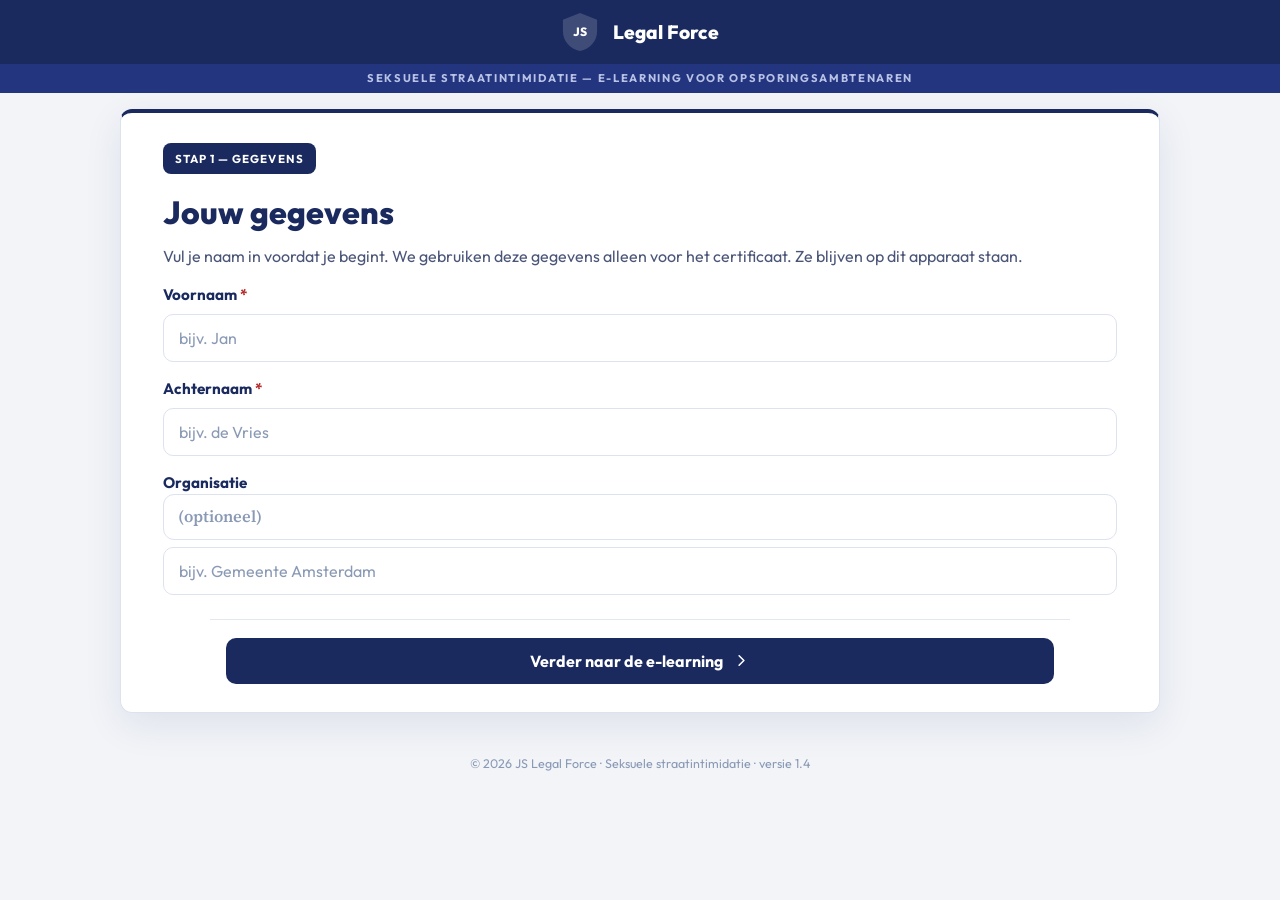
==== course.html @ a9fcabad "Create stable course runtime for production shell" ====
<!doctype html><html lang="nl"><head><meta charset="utf-8"><meta http-equiv="refresh" content="0;url=./preview-responsive.html?runtime=course"><title>E-learning laden</title></head><body></body></html>
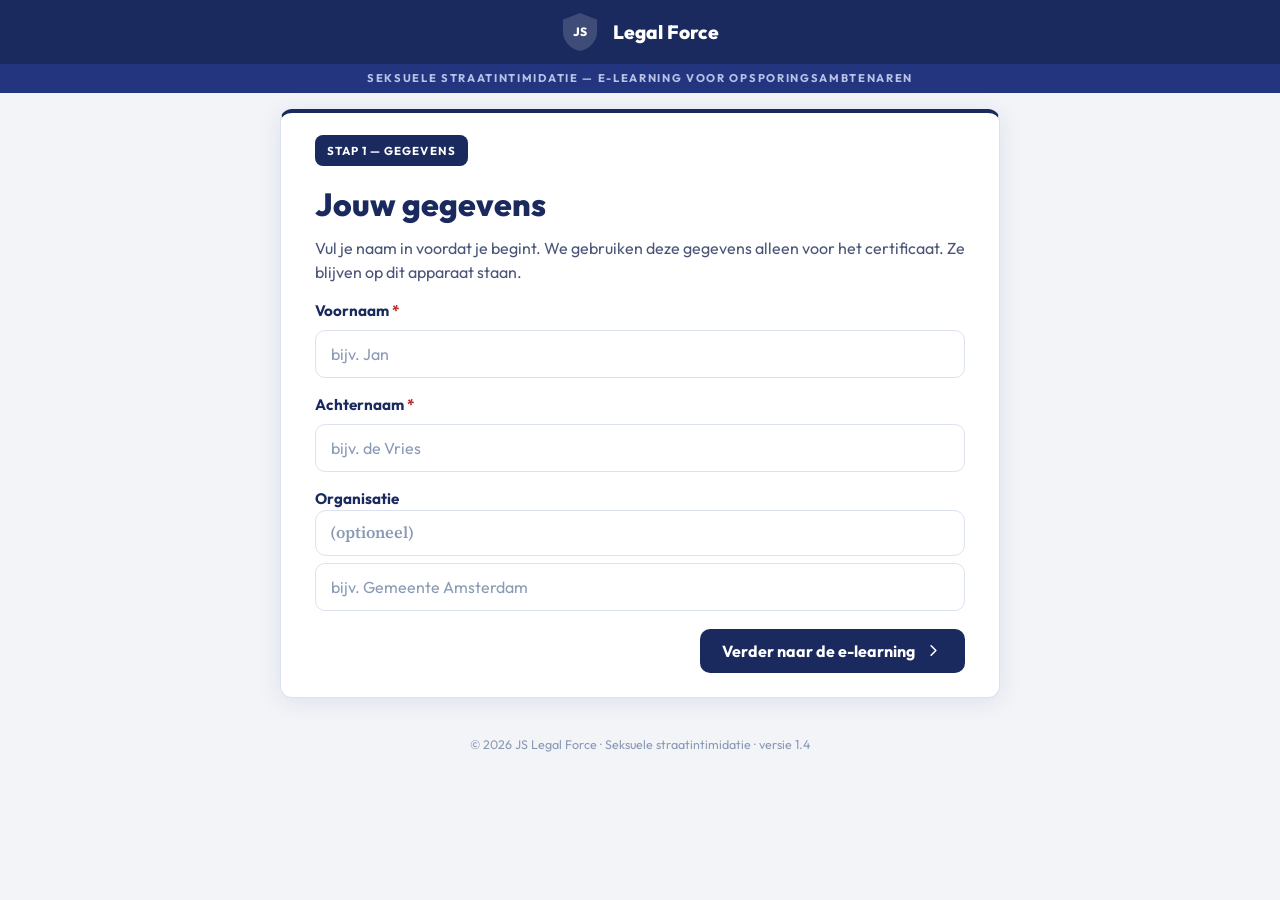
==== commit a32db7f5: "Promote premium visual e-learning to stable production URL" ====
--- a/course.html
+++ b/course.html
@@ -1 +1,581 @@
-<!doctype html><html lang="nl"><head><meta charset="utf-8"><meta http-equiv="refresh" content="0;url=./preview-responsive.html?runtime=course"><title>E-learning laden</title></head><body></body></html>+<!DOCTYPE html>
+<html lang="nl">
+<head>
+<meta charset="UTF-8">
+<meta name="viewport" content="width=device-width, initial-scale=1">
+<title>Seksuele straatintimidatie — JS Legal Force</title>
+<link rel="preconnect" href="https://fonts.googleapis.com"><link rel="preconnect" href="https://fonts.gstatic.com" crossorigin>
+<link href="https://fonts.googleapis.com/css2?family=Outfit:wght@400;600;700;800&family=Source+Serif+4:opsz,wght@8..60,400;8..60,600&display=swap" rel="stylesheet">
+<style>
+:root{--blauw:#1a2a5e;--blauw-licht:#2d4099;--blauw-mid:#243580;--grijs-licht:#f2f4f8;--grijs-mid:#dde2ef;--wit:#fff;--groen:#1a7a4a;--groen-licht:#e6f4ed;--oranje:#e6960a;--oranje-licht:#fff8e6;--rood:#b52a2a;--rood-licht:#faeaea;--tekst:#1a2a5e;--tekst-mid:#4a5578;--zilver:#8a9ab5;--radius:12px;--shadow:0 4px 24px rgba(26,42,94,.09);--shadow-sm:0 2px 10px rgba(26,42,94,.06);--ui:'Outfit',system-ui,sans-serif;--lees:'Source Serif 4',Georgia,serif;--kolom:760px}
+*{box-sizing:border-box;margin:0;padding:0}
+body{font-family:var(--ui);background:var(--grijs-licht);color:var(--tekst);line-height:1.5;-webkit-font-smoothing:antialiased}
+:focus-visible{outline:3px solid var(--blauw-licht);outline-offset:2px;border-radius:8px}
+header.app{position:sticky;top:0;z-index:40}
+.bar{background:var(--blauw);color:#fff;display:flex;align-items:center;justify-content:center;gap:14px;padding:11px}
+.bar .shield{position:relative;width:38px;height:42px;display:grid;place-items:center}.bar .shield svg{width:38px;height:42px;color:rgba(255,255,255,.16)}.bar .shield .js{position:absolute;font:800 12px/1 var(--ui);color:#fff}
+.bar .merk{font-weight:800;font-size:1.2rem}
+.substrip{background:var(--blauw-mid);color:#b9c3e6;text-align:center;font-size:.7rem;font-weight:700;letter-spacing:.15em;padding:6px 12px;text-transform:uppercase}
+main{max-width:var(--kolom);margin:0 auto;padding:16px 20px 26px}
+@media(max-width:640px){main{padding:14px 14px 24px}}
+.status{margin-bottom:11px}
+.status-row{display:flex;justify-content:space-between;align-items:baseline;color:var(--zilver);font-size:.8rem;font-weight:600;margin-bottom:6px}
+.status-row .soort{color:var(--blauw-licht);text-transform:uppercase;letter-spacing:.08em;font-size:.72rem}
+.pbar{height:5px;background:var(--grijs-mid);border-radius:99px;overflow:hidden}.pbar>i{display:block;height:100%;background:var(--blauw);border-radius:99px;transition:width .35s}
+.card{background:var(--wit);border-radius:var(--radius);box-shadow:var(--shadow);border:1px solid var(--grijs-mid);border-top:4px solid var(--blauw);padding:22px 34px 24px}
+@media(max-width:640px){.card{padding:18px 18px}}
+.ptitle{font-weight:800;font-size:1.5rem;letter-spacing:-.01em;margin:0 0 10px;padding-bottom:2px}
+.pintro{color:var(--tekst-mid);font-size:1rem;margin:-6px 0 14px}
+.main p{font-family:var(--lees);font-size:1.06rem;line-height:1.65;margin:0 0 11px;text-align:left}.main p:last-child{margin-bottom:0}
+.lees{font-family:var(--lees);font-size:1.06rem;line-height:1.55;margin:0 0 10px}
+sup.fn{font-family:var(--ui);font-size:.62em;font-weight:700;color:var(--blauw-licht);vertical-align:super;line-height:0;margin-left:1px;padding:0 1px}
+.bronnen-blok{margin-top:16px;padding-top:12px;border-top:1px solid var(--grijs-mid)}
+.bb-t{font-family:var(--ui);font-weight:700;font-size:.74rem;letter-spacing:.08em;text-transform:uppercase;color:var(--tekst-mid);margin-bottom:8px}
+.bb-l{list-style:none;counter-reset:bron;margin:0;padding:0}
+.bb-l li{font-family:var(--lees);font-style:italic;font-size:.84rem;line-height:1.55;color:var(--tekst-mid);margin:4px 0;padding-left:22px;position:relative;counter-increment:bron}
+.bb-l li::before{content:counter(bron);position:absolute;left:2px;top:1px;font-family:var(--ui);font-style:normal;font-weight:700;font-size:.7rem;color:var(--blauw-licht)}
+.tophead{display:flex;gap:12px;align-items:center;margin-bottom:10px;padding-bottom:10px;border-bottom:1px solid var(--grijs-mid)}
+.itile{width:40px;height:40px;border-radius:11px;background:var(--grijs-licht);border:1px solid var(--grijs-mid);display:grid;place-items:center;flex-shrink:0}.itile svg{width:22px;height:22px;color:var(--blauw-licht)}
+.tophead .ohint{color:var(--zilver);font-size:.74rem;font-weight:700;letter-spacing:.06em;text-transform:uppercase}
+.tophead .otitel{font-weight:800;font-size:1.05rem;line-height:1.2}
+ul.lo{list-style:none}ul.lo li{display:flex;gap:11px;align-items:flex-start;margin:8px 0;font-family:var(--lees);font-size:1.04rem}
+ul.opsom{list-style:none;margin:8px 0 0}ul.opsom li{position:relative;padding-left:22px;margin:10px 0;font-family:var(--lees);font-size:1.04rem;line-height:1.5;color:var(--tekst)}ul.opsom li::before{content:"";position:absolute;left:4px;top:.62em;width:7px;height:7px;border-radius:50%;background:var(--blauw-licht)}
+.lo-ic{width:22px;height:22px;color:var(--groen);flex-shrink:0;margin-top:1px}.lo-ic svg{width:22px;height:22px}
+.kaart{border-radius:12px;padding:12px 18px;margin:12px 0 0;border:1px solid var(--grijs-mid);box-shadow:var(--shadow-sm);border-left:4px solid var(--zilver);background:var(--wit)}
+.kaart-h{display:flex;align-items:center;gap:8px;margin-bottom:6px}.kaart-ic{width:20px;height:20px;flex-shrink:0}.kaart-ic svg{width:20px;height:20px}
+.kaart-lab{font-weight:800;font-size:.72rem;letter-spacing:.08em;text-transform:uppercase}
+.kaart-t{font-weight:700;font-size:1.02rem;margin:0 0 5px}
+.kaart-b p,.kaart-b li{font-family:var(--lees);font-size:1rem;line-height:1.54;margin:0 0 5px}.kaart-b p:last-child,.kaart-b li:last-child{margin-bottom:0}
+.kaart-b .wet{font-style:italic}
+.kaart-b .punten{list-style:none}.kaart-b .punten li{position:relative;padding-left:18px}.kaart-b .punten li::before{content:"";position:absolute;left:2px;top:.7em;width:6px;height:6px;border-radius:50%;background:currentColor;opacity:.5}
+.k-kader{border-left-color:var(--blauw-licht);background:#f7f9fd}.k-kader .kaart-ic,.k-kader .kaart-lab{color:var(--blauw-licht)}
+.k-praktijk{border-left-color:#217373;background:#f0f8f8}.k-praktijk .kaart-ic,.k-praktijk .kaart-lab{color:#217373}
+.k-voorbeeld{border-left-color:var(--blauw-mid);background:var(--grijs-licht)}.k-voorbeeld .kaart-ic,.k-voorbeeld .kaart-lab{color:var(--blauw-mid)}
+.k-letop{border-left-color:var(--oranje);background:var(--oranje-licht)}.k-letop .kaart-ic,.k-letop .kaart-lab{color:#a06c00}
+.k-onthoud{border-left-color:var(--groen);background:var(--groen-licht)}.k-onthoud .kaart-ic,.k-onthoud .kaart-lab{color:var(--groen)}
+.nav{display:flex;justify-content:space-between;align-items:center;gap:12px;margin-top:18px}
+.btn{display:inline-flex;align-items:center;justify-content:center;gap:9px;font-family:var(--ui);font-weight:700;font-size:1rem;border:none;border-radius:10px;padding:12px 22px;cursor:pointer;transition:filter .15s,transform .05s,background .15s}
+.btn:active{transform:translateY(1px)}
+.btn-primary{background:var(--blauw);color:#fff}.btn-primary:hover{filter:brightness(1.13)}.btn-primary[disabled]{background:var(--grijs-mid);color:var(--zilver);cursor:not-allowed;filter:none}
+.btn-ghost{background:transparent;color:var(--blauw);border:1.5px solid var(--grijs-mid)}.btn-ghost:hover{background:var(--grijs-licht)}
+.btn-groen{background:var(--groen);color:#fff}.btn-groen:hover{filter:brightness(1.08)}
+.nav .btn{min-width:130px}.nav .sp{flex:1}
+@media(max-width:520px){.nav .btn{min-width:0;flex:1;padding:14px 12px}}
+label.f{display:block;font-weight:700;font-size:.95rem;margin:16px 0 7px}label.f .opt{color:var(--zilver);font-weight:600}label.f .req{color:var(--rood)}
+input.f{width:100%;font-family:var(--ui);font-size:1rem;color:var(--tekst);background:var(--wit);border:1.5px solid var(--grijs-mid);border-radius:10px;padding:13px 15px}
+input.f::placeholder{color:var(--zilver)}input.f:focus{outline:none;border-color:var(--blauw-licht);box-shadow:0 0 0 3px rgba(45,64,153,.12)}
+.err{color:var(--rood);font-size:.85rem;margin-top:8px;display:none}.err.on{display:block}
+.pill{display:inline-block;background:var(--blauw);color:#fff;font-weight:700;font-size:.72rem;letter-spacing:.09em;text-transform:uppercase;padding:7px 12px;border-radius:8px;margin-bottom:14px}
+h1.wk{font-weight:800;font-size:2rem;margin:0 0 8px}.wk-sub{color:var(--blauw-licht);font-weight:700;font-size:1.05rem;margin:0 0 14px}.wk-in{color:var(--tekst-mid);margin:0 0 6px}
+.stats{display:grid;grid-template-columns:repeat(3,1fr);gap:14px;margin:22px 0}@media(max-width:600px){.stats{grid-template-columns:1fr}}
+.stat{background:var(--grijs-licht);border:1px solid var(--grijs-mid);border-radius:12px;padding:20px;text-align:center}.stat .n{font-weight:800;font-size:1.9rem;color:var(--blauw)}.stat .l{color:var(--tekst-mid);font-size:.88rem;margin-top:2px}
+.q-soort{display:inline-block;background:var(--grijs-mid);color:var(--blauw-mid);font-weight:800;font-size:.7rem;letter-spacing:.08em;text-transform:uppercase;padding:5px 10px;border-radius:7px;margin-bottom:8px}
+.q-lab{font-weight:800;font-size:.74rem;letter-spacing:.08em;text-transform:uppercase;color:var(--blauw-licht);margin:6px 0 4px}
+.q-text{font-family:var(--lees);font-size:1.14rem;line-height:1.45;font-weight:600;margin:2px 0 10px}
+.opts{display:flex;flex-direction:column;gap:7px}
+.opt{display:flex;gap:13px;align-items:flex-start;width:100%;text-align:left;background:var(--wit);border:1.5px solid var(--grijs-mid);border-radius:11px;padding:10px 14px;cursor:pointer;font-family:var(--lees);font-size:1.02rem;line-height:1.42;color:var(--tekst);transition:border-color .12s,background .12s,box-shadow .12s}
+.opt:hover:not(.locked){border-color:var(--blauw-licht);background:#fafbff}
+.opt .lt{width:30px;height:30px;flex-shrink:0;background:var(--grijs-licht);border:1.5px solid var(--grijs-mid);border-radius:8px;display:grid;place-items:center;font-family:var(--ui);font-weight:800;color:var(--blauw-mid);font-size:.9rem;margin-top:1px}
+.opt .ot{flex:1;padding-top:3px}
+.opt.sel{border-color:var(--blauw);background:#eef1fb;box-shadow:0 0 0 2px rgba(26,42,94,.12)}.opt.sel .lt{background:var(--blauw);border-color:var(--blauw);color:#fff}
+.opt.goed{border-color:var(--groen);background:var(--groen-licht)}.opt.goed .lt{background:var(--groen);border-color:var(--groen);color:#fff}
+.opt.fout{border-color:var(--rood);background:var(--rood-licht)}.opt.fout .lt{background:var(--rood);border-color:var(--rood);color:#fff}
+.opt.locked{cursor:default}
+.opt .tagje{margin-left:auto;align-self:center;font-family:var(--ui);font-weight:800;font-size:.72rem;display:inline-flex;align-items:center;gap:5px;white-space:nowrap}.opt .tagje svg{width:15px;height:15px}
+.opt.goed .tagje{color:var(--groen)}.opt.fout .tagje{color:var(--rood)}
+.fb{border-radius:12px;margin:20px 0 0;overflow:hidden;border:1px solid var(--grijs-mid);box-shadow:var(--shadow-sm)}
+.fb-top{display:flex;align-items:center;gap:10px;padding:14px 18px;font-weight:800}.fb-top svg{width:22px;height:22px}
+.fb.ok .fb-top{background:var(--groen-licht);color:var(--groen)}.fb.no .fb-top{background:var(--rood-licht);color:var(--rood)}
+.fb-body{padding:16px 18px;background:var(--wit)}
+.fb-sec{margin:0 0 14px}.fb-sec:last-child{margin-bottom:0}
+.fb-h{font-weight:800;font-size:.72rem;letter-spacing:.08em;text-transform:uppercase;color:var(--blauw-mid);margin:0 0 4px}
+.fb-p{font-family:var(--lees);font-size:1rem;line-height:1.65;margin:0}
+.fb-ans{font-family:var(--lees);font-size:1rem;font-weight:600}.fb-ans.g{color:var(--groen)}.fb-ans.r{color:var(--rood)}
+.fb-kern{background:var(--grijs-licht);border-left:4px solid var(--blauw);border-radius:8px;padding:12px 14px}.fb-kern .fb-h{color:var(--blauw)}
+.fb .bronnen-blok{margin-top:14px}
+.res-h{text-align:center;font-weight:800;font-size:2rem;margin:0 0 4px}
+.res-sub{color:var(--tekst-mid);text-align:center;margin:0 0 20px}
+.score{max-width:330px;margin:0 auto;background:var(--blauw);color:#fff;border-radius:14px;padding:24px;text-align:center}
+.score .p{font-weight:800;font-size:2.9rem;line-height:1}.score .pl{font-size:.78rem;letter-spacing:.1em;text-transform:uppercase;color:rgba(255,255,255,.72);margin-top:6px}.score .g{margin-top:6px;color:#c7d2fe;font-size:.94rem}
+.verdict{width:max-content;margin:18px auto 0;font-weight:800;letter-spacing:.05em;padding:10px 20px;border-radius:10px;display:flex;align-items:center;gap:8px}.verdict svg{width:20px;height:20px}
+.verdict.ok{background:var(--groen-licht);color:var(--groen)}.verdict.no{background:var(--rood-licht);color:var(--rood)}
+.advies{text-align:center;color:var(--tekst-mid);margin:14px auto 0;max-width:560px}
+.seclab{font-weight:800;font-size:.8rem;letter-spacing:.08em;text-transform:uppercase;color:var(--blauw-mid);margin:26px 0 12px}
+.qrow{border:1px solid var(--grijs-mid);border-left:4px solid var(--zilver);border-radius:10px;margin:8px 0;overflow:hidden;background:var(--wit)}.qrow.g100{border-left-color:var(--groen)}.qrow.gfout{border-left-color:var(--rood)}
+.qrow-h{display:flex;align-items:center;gap:12px;padding:12px 14px;cursor:pointer}
+.qrow .qn{font-weight:800;color:var(--blauw-mid);font-size:.9rem;min-width:22px}.qrow .qo{flex:1;font-size:.94rem;color:var(--tekst)}
+.qrow .qs{display:inline-flex;align-items:center;gap:6px;font-weight:800;font-size:.78rem}.qrow .qs svg{width:16px;height:16px}
+.qrow.g100 .qs{color:var(--groen)}.qrow.gfout .qs{color:var(--rood)}
+.qrow .chev{color:var(--zilver);transition:transform .2s;display:inline-flex}.qrow .chev svg{width:18px;height:18px;display:block}.qrow.open .chev{transform:rotate(90deg)}
+.qrow-d{display:none;padding:0 14px 14px 48px;font-size:.92rem;color:var(--tekst-mid)}.qrow.open .qrow-d{display:block}.qrow-d .ln{margin:3px 0}.qrow-d .ln b{color:var(--blauw-mid)}
+.acts{display:flex;gap:12px;flex-wrap:wrap;margin-top:24px}.acts .btn{flex:1;min-width:200px}
+.cert{border:2px solid var(--blauw);border-radius:14px;padding:38px;text-align:center;position:relative;background:var(--wit)}
+.cert::before{content:"";position:absolute;inset:10px;border:1px solid var(--grijs-mid);border-radius:9px;pointer-events:none}
+.cert .top{position:absolute;top:0;left:0;right:0;height:6px;background:linear-gradient(90deg,var(--blauw),var(--blauw-licht))}
+.cert .sh{width:58px;height:58px;margin:4px auto 12px;color:var(--blauw)}.cert .k{font-size:.73rem;letter-spacing:.2em;text-transform:uppercase;color:var(--blauw-licht);font-weight:700}
+.cert h2{font-size:1.9rem;color:var(--blauw);margin:6px 0 14px}.cert .lead{font-family:var(--lees);color:var(--tekst-mid);margin:0 0 8px}
+.cert .naam{font-family:var(--lees);font-size:1.55rem;font-weight:600;border-bottom:2px solid var(--grijs-mid);display:inline-block;padding:0 22px 6px;margin-bottom:12px}
+.cert .opl{font-family:var(--lees);font-size:1.05rem;margin:8px 0 18px}.cert .opl b{color:var(--blauw)}
+.cert .meta{display:flex;justify-content:center;gap:32px;flex-wrap:wrap;border-top:1px solid var(--grijs-mid);padding-top:15px}.cert .meta .mk{font-size:.7rem;letter-spacing:.08em;text-transform:uppercase;color:var(--zilver)}.cert .meta .mv{font-weight:800;color:var(--blauw)}
+.foot{text-align:center;color:var(--zilver);font-size:.78rem;padding:12px 20px}
+figure.illu{margin:4px auto 12px;max-width:480px;color:var(--blauw)}
+figure.illu.wide{max-width:560px}
+.figcap{font-family:var(--ui);font-weight:700;font-size:1.02rem;color:var(--blauw-mid);margin:0 0 8px;line-height:1.25}
+figure.illu svg{width:100%;height:auto;display:block}
+figure.illu svg text.il-sub,figure.illu svg text.il-sub4,figure.illu svg text.il-note{font-size:15px}
+figure.illu svg text.il-main{font-size:16px}
+@media(max-width:640px){figure.illu svg text.il-sub{font-size:19px}figure.illu svg text.il-note{font-size:15.5px}figure.illu svg text.il-sub4{font-size:16.5px}figure.illu svg text.il-main{font-size:18px}}
+@media print{header.app,.nav,.acts,.foot{display:none!important}main{padding:0;max-width:none}.card{box-shadow:none;border:none}}
+
+/* ── JS Legal Force professioneel iconensysteem ── */
+:root{
+  --icoon-tegel:44px;
+  --icoon-radius:11px;
+  --icoon-bg:#eef2fa;
+  --icoon-lijn:#1a2a5e;
+  --icoon-praktijk:#217373;
+}
+.itile{
+  width:var(--icoon-tegel);height:var(--icoon-tegel);border-radius:var(--icoon-radius);
+  background:var(--icoon-bg);border:1px solid #dfe6f3;display:grid;place-items:center;
+  flex:0 0 var(--icoon-tegel);box-shadow:none;
+}
+.itile svg{width:24px;height:24px;color:var(--icoon-lijn);stroke-width:1.9}
+.kaart{
+  padding:18px 20px;margin:16px 0 0;border-left-width:1px;
+  box-shadow:0 2px 12px rgba(26,42,94,.045);
+}
+.kaart-h{align-items:center;gap:12px;margin-bottom:10px}
+.kaart-ic{
+  width:40px;height:40px;border-radius:10px;background:var(--icoon-bg);
+  border:1px solid #dfe6f3;display:grid;place-items:center;flex:0 0 40px;
+}
+.kaart-ic svg{width:22px;height:22px;stroke-width:1.9}
+.kaart-lab{font-size:.74rem;letter-spacing:.075em}
+.k-kader{border-left:4px solid var(--blauw-licht)}
+.k-praktijk{border-left:4px solid var(--icoon-praktijk)}
+.k-voorbeeld{border-left:4px solid var(--blauw-mid)}
+.k-letop{border-left:4px solid var(--oranje)}
+.k-onthoud{border-left:4px solid var(--groen)}
+.k-praktijk .kaart-ic{background:#e9f5f4;border-color:#cfe6e3}
+.k-letop .kaart-ic{background:#fff4d8;border-color:#efd79b}
+.k-onthoud .kaart-ic{background:#e7f4ed;border-color:#c9e5d6}
+.q-lab,.bb-t,.seclab{display:flex;align-items:center;gap:8px}
+.label-icon{
+  width:28px;height:28px;border-radius:8px;background:var(--icoon-bg);
+  border:1px solid #dfe6f3;display:inline-grid;place-items:center;flex:0 0 28px;
+  color:var(--blauw);
+}
+.label-icon svg{width:16px;height:16px;stroke-width:2}
+.q-soort{display:inline-flex;align-items:center;gap:7px}
+.q-soort .inline-icon{width:17px;height:17px;display:inline-flex;color:var(--blauw-mid)}
+.q-soort .inline-icon svg{width:17px;height:17px}
+.nav .btn{min-height:44px}
+.nav-icon{display:inline-flex;width:19px;height:19px;flex:0 0 19px}
+.nav-icon svg{width:19px;height:19px;stroke-width:2}
+.kaart-b .punten li{padding-left:27px}
+.kaart-b .punten li::before{display:none}
+.list-icon{
+  position:absolute;left:1px;top:.34em;width:17px;height:17px;color:var(--blauw-licht);
+  display:inline-flex;
+}
+.list-icon svg{width:17px;height:17px;stroke-width:2}
+.icon-legend{
+  display:flex;flex-wrap:wrap;gap:8px 14px;margin-top:12px;padding-top:12px;
+  border-top:1px solid var(--grijs-mid);color:var(--tekst-mid);font-size:.78rem;
+}
+@media(max-width:640px){
+  :root{--icoon-tegel:40px}
+  .kaart{padding:16px 15px}
+  .kaart-ic{width:38px;height:38px;flex-basis:38px}
+  .kaart-ic svg{width:21px;height:21px}
+  .tophead{align-items:flex-start}
+}
+@media(prefers-reduced-motion:reduce){
+  *,*::before,*::after{scroll-behavior:auto!important;transition-duration:.01ms!important}
+}
+
+
+/* Zichtbare iconen naast iedere paginakop en relevante opsomming */
+.ptitle.with-page-icon{
+  display:flex;align-items:center;gap:13px;line-height:1.22;margin-bottom:12px;
+}
+.page-title-icon{
+  width:42px;height:42px;border-radius:11px;background:var(--icoon-bg);
+  border:1px solid #dfe6f3;display:inline-grid;place-items:center;
+  flex:0 0 42px;color:var(--blauw);
+}
+.page-title-icon svg{width:23px;height:23px;stroke-width:1.9}
+.ptitle-title{min-width:0}
+.main ul:not(.lo):not(.punten):not(.bb-l){
+  list-style:none;padding-left:0;
+}
+.main ul:not(.lo):not(.punten):not(.bb-l)>li{
+  position:relative;padding-left:29px;margin:9px 0;
+}
+.main ul:not(.lo):not(.punten):not(.bb-l)>li>.list-icon{
+  top:.3em;color:var(--blauw-licht);
+}
+.figcap{display:flex;align-items:center;gap:8px}
+.figcap .inline-icon{width:18px;height:18px;display:inline-flex;color:var(--blauw-mid)}
+.figcap .inline-icon svg{width:18px;height:18px}
+@media(max-width:640px){
+  .page-title-icon{width:38px;height:38px;flex-basis:38px}
+  .page-title-icon svg{width:21px;height:21px}
+  .ptitle.with-page-icon{gap:10px}
+}
+
+
+/* ── Verfijning: minder visuele ruis, duidelijkere hiërarchie ── */
+.page-title-icon{width:38px;height:38px;flex-basis:38px;border-radius:10px}
+.page-title-icon svg{width:21px;height:21px}
+.ptitle.with-page-icon{gap:11px}
+.q-lab .label-icon{display:none}
+.q-lab{gap:0}
+.k-onthoud .list-icon{color:var(--groen)}
+.kaart:not(.k-onthoud) .list-icon{color:var(--blauw-licht)}
+@media(max-width:640px){
+  .page-title-icon{width:35px;height:35px;flex-basis:35px}
+  .page-title-icon svg{width:19px;height:19px}
+}
+
+
+/* Uitgelichte wettekst en bestanddelen */
+.law-card{padding:22px 24px;background:#f8faff;border-left:4px solid var(--blauw-licht)}.law-card>.kaart-h{margin-bottom:8px}.law-card>.kaart-t{font-size:1.16rem;margin-bottom:12px}.law-intro{margin-bottom:16px!important}
+.law-quote{background:#fff;border:1px solid #cfdbf1;border-left:5px solid var(--blauw-licht);border-radius:12px;padding:16px 20px 17px;margin:16px 0 18px;box-shadow:0 2px 10px rgba(26,42,94,.04)}
+.law-quote-head{display:flex;align-items:center;gap:10px;margin-bottom:12px;font-family:var(--ui);font-size:.75rem;font-weight:800;letter-spacing:.13em;text-transform:uppercase;color:var(--blauw)}
+.law-quote-icon,.law-mini-icon,.law-definition-icon{display:inline-grid;place-items:center;color:var(--blauw);background:var(--icoon-bg);border:1px solid #dfe6f3;border-radius:9px;flex:0 0 auto}.law-quote-icon{width:36px;height:36px}.law-quote-icon svg{width:20px;height:20px}
+.law-text{font-size:1.08rem!important;line-height:1.68!important;margin:0!important}.law-part{color:inherit;background:#dce7fb;border-radius:5px;padding:.03em .14em;-webkit-box-decoration-break:clone;box-decoration-break:clone}
+.law-grid{display:grid;grid-template-columns:1fr 1fr;gap:14px;margin:0 0 14px}.law-mini{background:#fff;border:1px solid #d7e0ef;border-radius:11px;padding:15px 17px}.law-mini-head{display:flex;align-items:center;gap:10px;margin-bottom:8px;font-family:var(--ui);font-weight:800;color:var(--blauw)}
+.law-mini-icon{width:32px;height:32px}.law-mini-icon svg{width:18px;height:18px}.law-mini p{font-size:.98rem!important;line-height:1.55!important;margin:0!important}
+.law-definition{display:flex;align-items:flex-start;gap:11px;background:#eef3fb;border:1px solid #d4deef;border-radius:10px;padding:12px 14px}.law-definition-icon{width:30px;height:30px}.law-definition-icon svg{width:17px;height:17px}.law-definition p{font-size:.96rem!important;line-height:1.5!important;margin:2px 0 0!important}
+@media(max-width:680px){.law-card{padding:18px 15px}.law-grid{grid-template-columns:1fr}.law-quote{padding:14px 15px}.law-text{font-size:1.01rem!important}}
+</style>
+</head>
+<body>
+<header class="app">
+  <div class="bar"><span class="shield"><svg viewBox="0 0 40 44" fill="currentColor" aria-hidden="true"><path d="M20 2l18 7v12c0 11-7.6 18.7-18 21C9.6 39.7 2 32 2 21V9l18-7z"/></svg><span class="js">JS</span></span><span class="merk">Legal&nbsp;Force</span></div>
+  <div class="substrip">SEKSUELE STRAATINTIMIDATIE — E-LEARNING VOOR OPSPORINGSAMBTENAREN</div>
+</header>
+<main id="app"></main>
+<div class="foot">© 2026 JS Legal Force · Seksuele straatintimidatie · versie 1.4</div>
+<script>window.__DATA__={"aantalOnderwerpen":6,"drempel":70,"eindtoets":[{"casus":false,"juist":1,"opties":["Dat het gezag in de openbare ruimte zonder problemen kan werken.","Dat mensen zich vrij en veilig in de openbare ruimte kunnen bevinden en bewegen.","De eerbaarheid en de goede zeden als belangrijkste belangen van de oude zedendelicten.","De goede naam van de persoon die wordt aangesproken."],"thema":"Achtergrond","uitleg":"Juist is B. Artikel 429ter Sr beschermt de vrijheid en veiligheid van mensen in de openbare ruimte. De kern van het verwijt is dat iemand daar tegen zijn of haar wil als seksueel object wordt benaderd (MvT, p. 116; Nota, p. 12). De andere antwoorden noemen belangen die hier niet het belangrijkst zijn.","vraag":"Welk belang wil artikel 429ter Sr volgens de wetgever vooral beschermen?"},{"casus":false,"juist":2,"opties":["De wet heeft alleen een symbolisch doel en geldt sinds 1 januari 2024.","De wet regelt vooral schadevergoeding en geldt sinds 1 juli 2025.","De wet maakt de norm duidelijk en probeert het gedrag te voorkomen. Het artikel geldt sinds 1 juli 2024.","De wet verplicht het Openbaar Ministerie iedere melding te vervolgen en geldt sinds 1 juli 2024."],"thema":"Achtergrond","uitleg":"Juist is C. De strafbaarstelling heeft een normerende en een preventieve functie. Dit betekent dat de wet de norm duidelijk maakt en het gedrag probeert te voorkomen. Het artikel geldt sinds 1 juli 2024 (Nota, p. 12 en 50; MvT, p. 26; Stb. 2024, 61). De andere antwoorden noemen een verkeerde datum of een verkeerd doel.","vraag":"Welke andere doelen heeft artikel 429ter Sr naast handhaving, en sinds wanneer geldt het artikel?"},{"casus":false,"juist":3,"opties":["Eén bestanddeel is genoeg, bijvoorbeeld dat de opmerking vreesaanjagend is.","Alleen een aanraking kan dit delict opleveren.","De verdachte is alleen strafbaar als opzet op de intimidatie wordt bewezen.","Alle bestanddelen moeten aanwezig zijn. Ontbreekt er één, dan is het delict niet voltooid."],"thema":"Wettelijke bestanddelen","uitleg":"Juist is D. Alle vier de bestanddelen moeten aanwezig zijn. Het gedrag vindt plaats in het openbaar. De verdachte benadert een ander indringend en seksueel. Dit gebeurt door opmerkingen, gebaren, geluiden of aanrakingen. De benadering is volgens algemene maatstaven vreesaanjagend, vernederend, kwetsend óf onterend (MvT, p. 114). Opzet is geen bestanddeel.","vraag":"Wat geldt voor de bestanddelen van artikel 429ter Sr?"},{"casus":false,"juist":1,"opties":["Nee. Het gaat alleen om fysieke openbare plaatsen.","Ja. De online omgeving moet dan voor veel mensen toegankelijk zijn en vergelijkbaar zijn met een openbare plaats.","Ja. Ieder bericht op sociale media is openbaar, ook als maar een paar mensen het zien.","Ja. Ook iedere besloten en afgeschermde chatgroep is openbaar."],"thema":"Wettelijke bestanddelen","uitleg":"Juist is B. ‘In het openbaar’ gaat niet alleen over fysieke plaatsen. Het kan ook gaan om een online omgeving die voor veel mensen toegankelijk is en vergelijkbaar is met een openbare plaats (MvT, p. 116). Een besloten of afgeschermde omgeving is niet openbaar (Nota, p. 54).","vraag":"Kan ‘in het openbaar’ ook gelden voor gedrag op internet?"},{"casus":false,"juist":2,"opties":["De inhoud en de omstandigheden worden volledig los van elkaar beoordeeld.","Alleen de omstandigheden tellen. De inhoud is niet belangrijk.","De inhoud en de omstandigheden beïnvloeden elkaar.","Alleen de inhoud telt. De omstandigheden kunnen het oordeel niet veranderen."],"thema":"Context","uitleg":"Juist is C. De wetgever noemt de inhoud en de omstandigheden ‘communicerende vaten’. Dit betekent dat ze elkaar beïnvloeden. Een uiting die op zichzelf niet voldoende is, kan door de omstandigheden toch onder de strafbepaling vallen (MvT, p. 117).","vraag":"Wat bedoelt de wetgever met ‘communicerende vaten’?"},{"casus":false,"juist":0,"opties":["Nee. De omstandigheden kunnen het oordeel veranderen. Gedrag op een druk plein bij daglicht kan anders worden beoordeeld dan hetzelfde gedrag in een donker steegje.","Ja. De omstandigheden mogen geen rol spelen.","Nee, maar alleen als de aangesproken persoon letsel heeft.","Nee, maar alleen als de verdachte de bedoeling had om te intimideren."],"thema":"Context","uitleg":"Juist is A. De plaats, het tijdstip en andere omstandigheden kunnen het oordeel veranderen. De wetgever noemt het voorbeeld van een plein bij daglicht en een smal steegje in het donker (Nota, p. 54). Letsel en opzet zijn geen voorwaarden.","vraag":"Een collega zegt dat hetzelfde gedrag altijd dezelfde juridische beoordeling krijgt. Klopt dat?"},{"casus":false,"juist":3,"opties":["Zonder aangifte van het slachtoffer is geen veroordeling mogelijk.","Alleen camerabeelden kunnen voldoende bewijs opleveren.","Naast een proces-verbaal is altijd nog ander onafhankelijk bewijs nodig.","Goed vastgelegde waarnemingen van opsporingsambtenaren kunnen voldoende bewijs opleveren."],"thema":"Jurisprudentie","uitleg":"Juist is D. In ECLI:NL:RBROT:2024:9612 was de veroordeling gebaseerd op twee processen-verbaal van opsporingsambtenaren. Er was geen aangifte en er waren geen camerabeelden. Een aangifte of camerabeeld is dus niet altijd nodig.","vraag":"Wat leert de eerste gepubliceerde zaak over artikel 429ter Sr over het bewijs?"},{"casus":false,"juist":0,"opties":["Artikel 429ter Sr noemt vier mogelijke kenmerken. Het slachtoffer hoeft dus niet bang te zijn.","Zonder angst bij het slachtoffer kan het artikel niet worden overtreden.","De rechter moet altijd dezelfde kwalificatie kiezen als het Openbaar Ministerie.","Het kenmerk ‘vernederend’ geldt alleen als het slachtoffer een ambtenaar is."],"thema":"Jurisprudentie","uitleg":"Juist is A. Artikel 429ter Sr noemt vier mogelijke kenmerken: vreesaanjagend, vernederend, kwetsend of onterend. Het gedrag hoeft niet aan alle vier te voldoen. Vrees bij het slachtoffer is daarom niet vereist (ECLI:NL:RBMNE:2024:5727).","vraag":"De rechter vond een seksuele opmerking vernederend, kwetsend en onterend, maar niet vreesaanjagend. Wat betekent dit?"},{"casus":false,"juist":3,"opties":["Dat de verdachte de bedoeling had om de ander te intimideren.","Dat het slachtoffer zich echt geïntimideerd voelde.","Dat de verdachte dit gedrag vaker heeft vertoond.","De wettelijke bestanddelen. Opzet of schuld hoeft niet te worden bewezen."],"thema":"Bewijs","uitleg":"Juist is D. Artikel 429ter Sr is een overtreding. Opzet en schuld staan niet als bestanddeel in deze strafbepaling. Je bewijst daarom de wettelijke bestanddelen (MvT, p. 114). De persoonlijke ervaring van het slachtoffer en herhaald gedrag zijn geen aparte voorwaarden.","vraag":"Wat moet je bij artikel 429ter Sr bewijzen?"},{"casus":false,"juist":1,"opties":["Alleen een bekentenis van de verdachte.","Onder andere eigen waarnemingen van opsporingsambtenaren, een aangifte en een bekentenis.","Alleen een rapport van een deskundige.","Alleen camerabeelden."],"thema":"Bewijs","uitleg":"Juist is B. In de besproken uitspraken gebruikte de rechter verschillende soorten bewijs: eigen waarnemingen van opsporingsambtenaren, een aangifte en een bekennende verklaring. Camerabeelden kunnen informatie leveren. Leg dan vast wie de beelden heeft bekeken en wat daarop is waargenomen.","vraag":"Welke soorten bewijs zijn gebruikt in de besproken rechtspraak over artikel 429ter Sr?"},{"casus":false,"juist":0,"opties":["Beschrijf de letterlijke woorden of gedraging, de plaats, de tijd, de omstandigheden en de zichtbare reactie.","Schrijf alleen jouw juridische conclusie op, bijvoorbeeld: ‘Hij intimideerde haar.’","Noteer alleen de persoonsgegevens van de verdachte.","Noteer alleen één juridisch kenmerk, bijvoorbeeld ‘vreesaanjagend’."],"thema":"Proces-verbaal","uitleg":"Juist is A. Beschrijf de feiten zo precies mogelijk. De rechter beoordeelt de bestanddelen en bepaalt uiteindelijk de kwalificatie. Een juridisch oordeel zonder de feiten is niet voldoende.","vraag":"Hoe leg je jouw waarneming het beste vast in een proces-verbaal?"},{"casus":false,"juist":3,"opties":["In een verkort proces-verbaal hoef je niet alle bestanddelen met feiten te onderbouwen.","De wet verplicht een tik-proces-verbaal bij iedere overtreding.","Een tik-proces-verbaal mag alleen worden gebruikt als de verdachte bekent.","Ook een verkort proces-verbaal moet de belangrijke feiten en alle bestanddelen bevatten. Bij een ingewikkelde of betwiste zaak kies je een uitgebreid proces-verbaal."],"thema":"Proces-verbaal","uitleg":"Juist is D. Verkort betekent niet minder zorgvuldig. De feiten moeten alle bestanddelen kunnen onderbouwen (MvT, p. 114). Bij een ingewikkelde of betwiste situatie past een uitgebreid proces-verbaal beter. De vorm van een tik-proces-verbaal is niet wettelijk voorgeschreven.","vraag":"Wat geldt voor een verkort proces-verbaal bij dit delict?"},{"casus":true,"juist":1,"opties":["Het gedrag valt niet onder artikel 429ter Sr, omdat de man de vrouw niet heeft aangeraakt.","Het gedrag kan onder artikel 429ter Sr vallen. De plaats, het tijdstip, de herhaling en de korte afstand tellen mee bij de beoordeling.","Het gedrag is alleen strafbaar als de vrouw aangifte doet.","Het gedrag is alleen strafbaar als wordt bewezen dat de man haar wilde intimideren."],"thema":"Casus","uitleg":"Juist is B. De feiten kunnen passen bij alle bestanddelen. Het gedrag vindt plaats in het openbaar. De man benadert de vrouw indringend en seksueel door opmerkingen. De plaats, het tijdstip, de herhaling en de korte afstand tellen mee bij de beoordeling volgens algemene maatstaven (MvT, p. 114–117). Een aanraking, aangifte of bewijs van opzet is niet vereist. De rechter maakt de definitieve beoordeling.","vraag":"Praktijkcasus. Het is laat in de avond. In een verlaten portiek blokkeert een man kort de doorgang van een onbekende vrouw. Hij maakt van dichtbij meerdere seksuele opmerkingen en lacht om haar reactie. De vrouw kijkt angstig. Welke beoordeling past het beste?"},{"casus":true,"juist":2,"opties":["Schrijf alleen jouw conclusie op dat het seksuele intimidatie was.","Wacht op een aangifte, want zonder aangifte is er geen bruikbaar bewijs.","Beschrijf precies wat je zag en hoorde, waaronder de woorden, plaats, tijd, afstand, herhaling en zichtbare reactie.","Vraag eerst om een bekentenis, want zonder bekentenis kan de zaak niet doorgaan."],"thema":"Casus","uitleg":"Juist is C. Leg de feiten duidelijk en controleerbaar vast. Volgens artikel 344, tweede lid, Sv kan één proces-verbaal van een opsporingsambtenaar voldoende bewijs zijn. Het proces-verbaal moet dan wel aan de wettelijke eisen voldoen. Een aangifte, camerabeeld of bekentenis is niet altijd nodig.","vraag":"Praktijkcasus. Je hebt het gedrag uit de vorige casus zelf gezien en gehoord. Er is geen aangifte en geen camerabeeld. Hoe maak je een bruikbaar proces-verbaal?"}],"eindtoetsDrempel":80,"kaderLabel":"Art. 429ter Sr — Referentie-opleiding","opleiding":"Seksuele straatintimidatie","peildatum":"31 juli 2026","subtitel":"SEKSUELE STRAATINTIMIDATIE — E-LEARNING VOOR OPSPORINGSAMBTENAREN","topics":[{"icoon":"megafoon","id":"m1","kader":"Opleiding","nr":1,"pages":[{"html":"<h2 class=\"ptitle\">Leerdoelen</h2><p class=\"pintro\">Wat je na dit onderwerp kunt.</p><ul class=\"lo\"><li><span class=\"lo-ic\"><svg viewBox=\"0 0 24 24\" fill=\"none\" stroke=\"currentColor\" stroke-width=\"2\" stroke-linecap=\"round\" stroke-linejoin=\"round\" aria-hidden=\"true\"><path d=\"M20 6 9 17l-5-5\"/></svg></span><span>weet je hoe deze opleiding is opgebouwd;</span></li><li><span class=\"lo-ic\"><svg viewBox=\"0 0 24 24\" fill=\"none\" stroke=\"currentColor\" stroke-width=\"2\" stroke-linecap=\"round\" stroke-linejoin=\"round\" aria-hidden=\"true\"><path d=\"M20 6 9 17l-5-5\"/></svg></span><span>ken je de leerdoelen en weet je hoe de toetsen zijn opgebouwd;</span></li><li><span class=\"lo-ic\"><svg viewBox=\"0 0 24 24\" fill=\"none\" stroke=\"currentColor\" stroke-width=\"2\" stroke-linecap=\"round\" stroke-linejoin=\"round\" aria-hidden=\"true\"><path d=\"M20 6 9 17l-5-5\"/></svg></span><span>weet je wat van je wordt verwacht om het certificaat te behalen.</span></li></ul>","kind":"lo","titel":"Leerdoelen"},{"html":"<h2 class=\"ptitle\">Welkom</h2><div class=\"main\"><p>Welkom bij de opleiding Seksuele straatintimidatie. Je leert in deze opleiding drie dingen. Je leert het delict van artikel 429ter Sr herkennen. Je leert wat dit delict juridisch betekent. En je leert hoe je een situatie in de praktijk goed beoordeelt en vastlegt.</p><p>Je sluit de opleiding af met een eindtoets. Haal je de eindtoets, dan krijg je een certificaat.</p></div>","kind":"theory","titel":"Welkom"},{"html":"<h2 class=\"ptitle\">Opzet van de opleiding</h2><div class=\"main\"><p>De opleiding bestaat uit acht onderwerpen. Je begint met deze introductie. Daarna volgen zes inhoudelijke onderwerpen. Het laatste onderwerp is een samenvatting. Daarna maak je de eindtoets.</p><p>Elk inhoudelijk onderwerp begint met de leerdoelen. Daarna krijg je korte stukken theorie. Die wisselen af met wetsartikelen, rechtspraak, praktijkvoorbeelden en kennisvragen. Je voortgang wordt bewaard op dit apparaat. Je kunt dus later verdergaan waar je gebleven was.</p></div>","kind":"theory","titel":"Opzet van de opleiding"},{"html":"<div class=\"figcap\">Opzet van de opleiding</div><figure class=\"illu\"><svg viewBox=\"0 0 560 356\" role=\"img\" aria-labelledby=\"lr-t lr-d\" font-family=\"'Outfit',system-ui,sans-serif\" xmlns=\"http://www.w3.org/2000/svg\">\n<title id=\"lr-t\">Opbouw van de opleiding</title>\n<desc id=\"lr-d\">De route: introductie, zes inhoudelijke onderwerpen, samenvatting, de eindtoets (ten minste tachtig procent) en het certificaat. De voortgang wordt bewaard, zodat je later kunt verdergaan.</desc>\n<rect x=\"70\" y=\"14\" width=\"420\" height=\"44\" rx=\"12\" fill=\"var(--grijs-licht)\" stroke=\"var(--blauw-licht)\" stroke-width=\"1.8\"/><text x=\"280\" y=\"41\" text-anchor=\"middle\" class=\"il-main\" font-weight=\"700\" fill=\"currentColor\">Introductie</text>\n<line x1=\"280\" y1=\"58\" x2=\"280\" y2=\"72\" stroke=\"var(--blauw-licht)\" stroke-width=\"2.2\"/><path d=\"M273 66l7 8l7 -8\" fill=\"none\" stroke=\"var(--blauw-licht)\" stroke-width=\"2.2\" stroke-linecap=\"round\" stroke-linejoin=\"round\"/>\n<rect x=\"70\" y=\"74\" width=\"420\" height=\"44\" rx=\"12\" fill=\"var(--grijs-licht)\" stroke=\"var(--blauw-licht)\" stroke-width=\"1.8\"/><text x=\"280\" y=\"101\" text-anchor=\"middle\" class=\"il-main\" font-weight=\"700\" fill=\"currentColor\">Zes inhoudelijke onderwerpen</text>\n<line x1=\"280\" y1=\"118\" x2=\"280\" y2=\"132\" stroke=\"var(--blauw-licht)\" stroke-width=\"2.2\"/><path d=\"M273 126l7 8l7 -8\" fill=\"none\" stroke=\"var(--blauw-licht)\" stroke-width=\"2.2\" stroke-linecap=\"round\" stroke-linejoin=\"round\"/>\n<rect x=\"70\" y=\"134\" width=\"420\" height=\"44\" rx=\"12\" fill=\"var(--grijs-licht)\" stroke=\"var(--blauw-licht)\" stroke-width=\"1.8\"/><text x=\"280\" y=\"161\" text-anchor=\"middle\" class=\"il-main\" font-weight=\"700\" fill=\"currentColor\">Samenvatting</text>\n<line x1=\"280\" y1=\"178\" x2=\"280\" y2=\"192\" stroke=\"var(--blauw-licht)\" stroke-width=\"2.2\"/><path d=\"M273 186l7 8l7 -8\" fill=\"none\" stroke=\"var(--blauw-licht)\" stroke-width=\"2.2\" stroke-linecap=\"round\" stroke-linejoin=\"round\"/>\n<rect x=\"70\" y=\"194\" width=\"420\" height=\"44\" rx=\"12\" fill=\"var(--grijs-licht)\" stroke=\"var(--blauw)\" stroke-width=\"2.2\"/><text x=\"280\" y=\"221\" text-anchor=\"middle\" class=\"il-main\" font-weight=\"700\" fill=\"currentColor\">Eindtoets · ten minste 80%</text>\n<line x1=\"280\" y1=\"238\" x2=\"280\" y2=\"252\" stroke=\"var(--blauw-licht)\" stroke-width=\"2.2\"/><path d=\"M273 246l7 8l7 -8\" fill=\"none\" stroke=\"var(--blauw-licht)\" stroke-width=\"2.2\" stroke-linecap=\"round\" stroke-linejoin=\"round\"/>\n<rect x=\"70\" y=\"254\" width=\"420\" height=\"44\" rx=\"12\" fill=\"var(--groen-licht)\" stroke=\"var(--groen)\" stroke-width=\"2\"/><text x=\"280\" y=\"281\" text-anchor=\"middle\" class=\"il-main\" font-weight=\"700\" fill=\"var(--groen)\">Certificaat</text>\n<text x=\"280\" y=\"330\" text-anchor=\"middle\" class=\"il-note\" font-style=\"italic\" fill=\"var(--tekst-mid)\">Je voortgang wordt bewaard; je kunt later verdergaan.</text>\n</svg></figure>","kind":"figuur","titel":"Opzet van de opleiding"},{"html":"<h2 class=\"ptitle\">Kort samengevat</h2><div class=\"kaart k-onthoud\"><div class=\"kaart-h\"><span class=\"kaart-ic\"><svg viewBox=\"0 0 24 24\" fill=\"none\" stroke=\"currentColor\" stroke-width=\"2\" stroke-linecap=\"round\" stroke-linejoin=\"round\" aria-hidden=\"true\"><path d=\"M12 3l2.5 5.5L20 9l-4 4 1 6-5-3-5 3 1-6-4-4 5.5-.5z\"/></svg></span><span class=\"kaart-lab\">Onthoud</span></div><div class=\"kaart-b\"><ul class=\"punten\"><li>Acht onderwerpen. Daarna volgt de eindtoets. Haal je die, dan krijg je een certificaat.</li><li>Zes inhoudelijke onderwerpen gaan over de achtergrond, de wettelijke bestanddelen, de context, de rechtspraak, het bewijs en het proces-verbaal.</li><li>Theorie, wet, rechtspraak, praktijk en toetsing wisselen elkaar af.</li></ul></div></div>","kind":"onthoud","titel":"Kort samengevat"}],"titel":"Introductie","type":"intro","vragen":[]},{"icoon":"balans","id":"m2","kader":"Art. 429ter Sr","nr":2,"pages":[{"html":"<h2 class=\"ptitle\">Leerdoelen</h2><p class=\"pintro\">Wat je na dit onderwerp kunt.</p><ul class=\"lo\"><li><span class=\"lo-ic\"><svg viewBox=\"0 0 24 24\" fill=\"none\" stroke=\"currentColor\" stroke-width=\"2\" stroke-linecap=\"round\" stroke-linejoin=\"round\" aria-hidden=\"true\"><path d=\"M20 6 9 17l-5-5\"/></svg></span><span>uitleggen waarom seksuele intimidatie in het openbaar apart strafbaar is gesteld;</span></li><li><span class=\"lo-ic\"><svg viewBox=\"0 0 24 24\" fill=\"none\" stroke=\"currentColor\" stroke-width=\"2\" stroke-linecap=\"round\" stroke-linejoin=\"round\" aria-hidden=\"true\"><path d=\"M20 6 9 17l-5-5\"/></svg></span><span>uitleggen welke problemen volgens de wetgever aanleiding waren voor de nieuwe wet;</span></li><li><span class=\"lo-ic\"><svg viewBox=\"0 0 24 24\" fill=\"none\" stroke=\"currentColor\" stroke-width=\"2\" stroke-linecap=\"round\" stroke-linejoin=\"round\" aria-hidden=\"true\"><path d=\"M20 6 9 17l-5-5\"/></svg></span><span>in grote lijnen uitleggen wat het doel van artikel 429ter Sr is en welke norm de wet duidelijk maakt;</span></li><li><span class=\"lo-ic\"><svg viewBox=\"0 0 24 24\" fill=\"none\" stroke=\"currentColor\" stroke-width=\"2\" stroke-linecap=\"round\" stroke-linejoin=\"round\" aria-hidden=\"true\"><path d=\"M20 6 9 17l-5-5\"/></svg></span><span>het verschil uitleggen tussen het doel van de wet en de wettelijke bestanddelen;</span></li><li><span class=\"lo-ic\"><svg viewBox=\"0 0 24 24\" fill=\"none\" stroke=\"currentColor\" stroke-width=\"2\" stroke-linecap=\"round\" stroke-linejoin=\"round\" aria-hidden=\"true\"><path d=\"M20 6 9 17l-5-5\"/></svg></span><span>uitleggen waarom je de context en het bewijs zorgvuldig moet beoordelen.</span></li></ul>","kind":"lo","titel":"Leerdoelen"},{"html":"<h2 class=\"ptitle\">Inleiding</h2><div class=\"main\"><p>Seksuele intimidatie in het openbaar is een zelfstandige overtreding. Die overtreding staat in artikel 429ter Sr. Dit artikel is in het Wetboek van Strafrecht gekomen door de Wet seksuele misdrijven.<sup class=\"fn\">1</sup> Het artikel geldt sinds 1 juli 2024.<sup class=\"fn\">2</sup></p></div><div class=\"bronnen-blok\"><div class=\"bb-t\">Bronnen</div><ol class=\"bb-l\"><li>Stb. 2024, 59 (Wet seksuele misdrijven).</li><li>Stb. 2024, 61 (inwerkingtredingsbesluit).</li></ol></div>","kind":"theory","titel":"Inleiding"},{"html":"<h2 class=\"ptitle\">Inleiding (vervolg)</h2><div class=\"main\"><p>Dit onderwerp gaat over de achtergrond en het doel van de strafbaarstelling. De delictsomschrijving is de omschrijving van het strafbare feit in de wet. In het volgende onderwerp behandelen we deze delictsomschrijving en de bestanddelen één voor één.</p></div>","kind":"theory","titel":"Inleiding (vervolg)"},{"html":"<span class=\"q-soort\">Voorbeeld</span><h2 class=\"ptitle\">Een herkenbare situatie</h2><p class=\"lees\">Je surveilleert in een drukke winkelstraat. Iemand maakt steeds opmerkingen tegen een voorbijganger. Diegene blijft ook opvallend dicht bij haar lopen. Je ziet dat de voorbijganger zich zichtbaar ongemakkelijk voelt. De vraag is dan: welke rol speelt het strafrecht in zo'n situatie?</p>","kind":"casus","titel":"Een herkenbare situatie"},{"html":"<span class=\"q-soort\">Voorbeeld</span><h2 class=\"ptitle\">Een herkenbare situatie — betekenis</h2><div class=\"kaart k-voorbeeld\"><div class=\"kaart-h\"><span class=\"kaart-ic\"><svg viewBox=\"0 0 24 24\" fill=\"none\" stroke=\"currentColor\" stroke-width=\"2\" stroke-linecap=\"round\" stroke-linejoin=\"round\" aria-hidden=\"true\"><path d=\"M12 3v18M7 21h10\"/><path d=\"M12 6 5 8m7-2 7 2\"/><path d=\"M5 8 2.5 13a3 3 0 0 0 5 0L5 8Zm14 0-2.5 5a3 3 0 0 0 5 0L19 8Z\"/></svg></span><span class=\"kaart-lab\">Voorbeeld</span></div><div class=\"kaart-t\">Betekenis voor de praktijk</div><div class=\"kaart-b\"><p>In dit onderwerp geven we nog geen juridisch eindoordeel over deze situatie. Je leert hier eerst de achtergrond en het doel van de strafbaarstelling. Dat is het kader. In de volgende onderwerpen toets je zulke situaties aan de bestanddelen en aan de context.</p></div></div>","kind":"casus","titel":"Een herkenbare situatie — betekenis"},{"html":"<h2 class=\"ptitle\">Achtergrond in de samenleving</h2><div class=\"main\"><p>Veel mensen krijgen te maken met seksuele intimidatie. Dat gebeurt in de openbare ruimte en online. Tegelijk beseffen steeds meer mensen in de samenleving hoe vaak dit voorkomt en hoe schadelijk het is.<sup class=\"fn\">1</sup></p></div><div class=\"bronnen-blok\"><div class=\"bb-t\">Bronnen</div><ol class=\"bb-l\"><li>Kamerstukken II 2022/23, 36 222, nr. 3 (Memorie van toelichting), p. 10.</li></ol></div>","kind":"theory","titel":"Achtergrond in de samenleving"},{"html":"<h2 class=\"ptitle\">Achtergrond in de samenleving (vervolg)</h2><div class=\"main\"><p>De toelichting onderbouwt dit met cijfers van het Centraal Bureau voor de Statistiek. Die cijfers laten zien dat straatintimidatie vaak voorkomt. Vooral jonge vrouwen krijgen ermee te maken.<sup class=\"fn\">1</sup> Let op: het gaat om straatintimidatie zoals mensen die zelf hebben ervaren. Dat is niet hetzelfde als een bewezen strafbaar feit in de zin van artikel 429ter Sr.</p></div><div class=\"bronnen-blok\"><div class=\"bb-t\">Bronnen</div><ol class=\"bb-l\"><li>Kamerstukken II 2022/23, 36 222, nr. 3 (Memorie van toelichting), p. 5–6.</li></ol></div>","kind":"theory","titel":"Achtergrond in de samenleving (vervolg)"},{"html":"<h2 class=\"ptitle\">Achtergrond in de samenleving (vervolg)</h2><div class=\"main\"><p>De wetgever gaat uit van een sociale norm. Die norm is: iedereen moet zich vrij en ongehinderd in het openbaar kunnen bewegen, zonder angst voor ongewenste seksuele toenadering. Seksuele intimidatie tast die sociale veiligheid aan.<sup class=\"fn\">1</sup></p></div><div class=\"bronnen-blok\"><div class=\"bb-t\">Bronnen</div><ol class=\"bb-l\"><li>Kamerstukken II 2022/23, 36 222, nr. 3 (Memorie van toelichting), p. 10.</li></ol></div>","kind":"theory","titel":"Achtergrond in de samenleving (vervolg)"},{"html":"<h2 class=\"ptitle\">Waarom een aparte strafbaarstelling?</h2><div class=\"main\"><p>Vóór deze wet had seksuele intimidatie in de openbare ruimte geen duidelijke, eigen plaats in het Wetboek van Strafrecht. Daarom moesten verschillende wetsartikelen worden gebruikt om dit gedrag te vervolgen.<sup class=\"fn\">1</sup></p></div><div class=\"bronnen-blok\"><div class=\"bb-t\">Bronnen</div><ol class=\"bb-l\"><li>Kamerstukken II 2022/23, 36 222, nr. 3 (Memorie van toelichting), p. 10.</li></ol></div>","kind":"theory","titel":"Waarom een aparte strafbaarstelling?"},{"html":"<h2 class=\"ptitle\">Waarom een aparte strafbaarstelling? (vervolg)</h2><div class=\"main\"><p>Er zijn ook regelingen in het civiele recht en het arbeidsrecht. Volgens de wetgever losten die regels het probleem niet goed genoeg op. Ook maakten ze niet duidelijk waarom dit gedrag strafbaar moest zijn.<sup class=\"fn\">1</sup></p></div><div class=\"bronnen-blok\"><div class=\"bb-t\">Bronnen</div><ol class=\"bb-l\"><li>Kamerstukken II 2022/23, 36 222, nr. 3 (Memorie van toelichting), p. 11.</li></ol></div>","kind":"theory","titel":"Waarom een aparte strafbaarstelling? (vervolg)"},{"html":"<h2 class=\"ptitle\">Waarom een aparte strafbaarstelling? (vervolg)</h2><div class=\"main\"><p>Ook regels van gemeenten boden geen goede oplossing. Rotterdam had straatintimidatie verboden in de lokale verordening. Het gerechtshof Den Haag oordeelde dat deze regel onverbindend was. Dat betekent dat de regel niet mocht worden toegepast. Iemand kon daarom niet op basis van deze regel worden gestraft.</p><p>Het hof gaf daarvoor twee redenen. Ten eerste beperkt zo’n verbod de vrijheid van meningsuiting. Alleen de regering en het parlement mogen samen zo’n beperking in een wet vastleggen. Een gemeente mag dit dus niet zelf regelen. Ten tweede was uit de tekst niet duidelijk genoeg welk gedrag precies verboden was.</p><p>Daarom kon seksuele straatintimidatie niet goed worden aangepakt met alleen een regel van de gemeente.</p></div><div class=\"bronnen-blok\"><div class=\"bb-t\">Bronnen</div><ol class=\"bb-l\"><li>Hof Den Haag 19 december 2019, ECLI:NL:GHDHA:2019:3293.</li></ol></div>","kind":"theory","titel":"Waarom een aparte strafbaarstelling? (vervolg)"},{"html":"<h2 class=\"ptitle\">Waarom een aparte strafbaarstelling? (vervolg)</h2><div class=\"main\"><p>De wetgever legt uit dat alleen regels van gemeenten geen goede juridische oplossing boden.<sup class=\"fn\">1</sup></p><p>Het Wetboek van Strafrecht is een wet in formele zin. Dat betekent dat de regering en het parlement deze wet samen hebben gemaakt. Daarom koos de wetgever voor een aparte strafbaarstelling die in heel Nederland geldt.<sup class=\"fn\">2</sup></p></div><div class=\"bronnen-blok\"><div class=\"bb-t\">Bronnen</div><ol class=\"bb-l\"><li>Kamerstukken II 2022/23, 36 222, nr. 3 (Memorie van toelichting), p. 11.</li><li>Kamerstukken II 2022/23, 36 222, nr. 3 (Memorie van toelichting), p. 26.</li></ol></div>","kind":"theory","titel":"Waarom een aparte strafbaarstelling? (vervolg)"},{"html":"<h2 class=\"ptitle\">Juridisch kader</h2><div class=\"kaart k-kader law-card\"><div class=\"kaart-h\"><span class=\"kaart-ic\"><svg viewBox=\"0 0 24 24\" fill=\"none\" stroke=\"currentColor\" stroke-width=\"2\" stroke-linecap=\"round\" stroke-linejoin=\"round\" aria-hidden=\"true\"><path d=\"M7 3h7l4 4v14H7z\"/><path d=\"M14 3v4h4M10 12h5M10 16h5\"/></svg></span><span class=\"kaart-lab\">Juridisch kader</span></div><div class=\"kaart-t\">Artikel 429ter Sr · Wetboek van Strafrecht</div><div class=\"kaart-b\"><p class=\"law-intro\">Artikel 429ter Sr is de strafbaarstelling van seksuele intimidatie in het openbaar. Dit is het artikel waarmee je als opsporingsambtenaar in de praktijk werkt. Het geldt sinds 1 juli 2024.</p><div class=\"law-quote\"><div class=\"law-quote-head\"><span class=\"law-quote-icon\"><svg viewBox=\"0 0 24 24\" fill=\"none\" stroke=\"currentColor\" stroke-width=\"2\" stroke-linecap=\"round\" stroke-linejoin=\"round\" aria-hidden=\"true\"><path d=\"M4 5a2 2 0 0 1 2-2h12v16H6a2 2 0 0 0-2 2z\"/><path d=\"M18 3v18\"/></svg></span><span>Wettekst</span></div><p class=\"wet law-text\">«Degene die <mark class=\"law-part\">in het openbaar</mark> een ander <mark class=\"law-part\">indringend seksueel benadert</mark> door middel van <mark class=\"law-part\">opmerkingen, gebaren, geluiden of aanrakingen</mark> op een wijze die <mark class=\"law-part\">vreesaanjagend, vernederend, kwetsend of onterend</mark> is te achten, wordt gestraft met hechtenis van ten hoogste drie maanden of geldboete van de derde categorie.»<sup class=\"fn\">1</sup></p></div><div class=\"law-grid\"><section class=\"law-mini\"><div class=\"law-mini-head\"><span class=\"law-mini-icon\"><svg viewBox=\"0 0 24 24\" fill=\"none\" stroke=\"currentColor\" stroke-width=\"2\" stroke-linecap=\"round\" stroke-linejoin=\"round\" aria-hidden=\"true\"><path d=\"M7 3h7l4 4v14H7z\"/><path d=\"M14 3v4h4M10 12h5M10 16h5\"/></svg></span><span>Wat betekent dit?</span></div><p>Het gaat om een overtreding. Het artikel staat in het Derde Boek, Titel II, van het Wetboek van Strafrecht.</p></section><section class=\"law-mini\"><div class=\"law-mini-head\"><span class=\"law-mini-icon\"><svg viewBox=\"0 0 24 24\" fill=\"none\" stroke=\"currentColor\" stroke-width=\"2\" stroke-linecap=\"round\" stroke-linejoin=\"round\" aria-hidden=\"true\"><path d=\"M4 5a2 2 0 0 1 2-2h12v16H6a2 2 0 0 0-2 2z\"/><path d=\"M18 3v18\"/></svg></span><span>Belangrijk voor de praktijk</span></div><p>Het artikel beschrijft welk gedrag onder bepaalde voorwaarden strafbaar kan zijn. Het kan bijvoorbeeld gaan om opmerkingen, gebaren, geluiden of aanrakingen. Niet elke seksuele opmerking of gedraging is dus automatisch strafbaar. Daarvoor moet aan alle bestanddelen van artikel 429ter Sr zijn voldaan.</p></section></div><div class=\"law-definition\"><span class=\"law-definition-icon\"><svg viewBox=\"0 0 24 24\" fill=\"none\" stroke=\"currentColor\" stroke-width=\"2\" stroke-linecap=\"round\" stroke-linejoin=\"round\" aria-hidden=\"true\"><path d=\"M7 3h7l4 4v14H7z\"/><path d=\"M14 3v4h4M10 12h5M10 16h5\"/></svg></span><p><strong>Bestanddelen</strong> zijn de onderdelen die aanwezig moeten zijn voordat er sprake is van het delict. We leggen ze in het volgende onderwerp stap voor stap uit.</p></div></div></div><div class=\"bronnen-blok\"><div class=\"bb-t\">Bronnen</div><ol class=\"bb-l\"><li>Artikel 429ter Sr (Wetboek van Strafrecht), geldend vanaf 1 juli 2024; Stb. 2024, 59.</li></ol></div>","kind":"kader","titel":"Juridisch kader"},{"html":"<h2 class=\"ptitle\">Wettelijke inbedding</h2><div class=\"main\"><p>Artikel 429ter Sr is een overtreding. Het artikel staat in het Derde Boek, Titel II, van het Wetboek van Strafrecht. Die titel gaat over overtredingen betreffende de openbare orde.<sup class=\"fn\">1</sup></p><p>Het artikel geldt sinds 1 juli 2024. Een apart besluit bepaalde deze ingangsdatum.<sup class=\"fn\">2</sup></p></div><div class=\"bronnen-blok\"><div class=\"bb-t\">Bronnen</div><ol class=\"bb-l\"><li>Kamerstukken II 2022/23, 36 222, nr. 3 (Memorie van toelichting), p. 26.</li><li>Stb. 2024, 61 (inwerkingtredingsbesluit).</li></ol></div>","kind":"theory","titel":"Wettelijke inbedding"},{"html":"<h2 class=\"ptitle\">Doel van de strafbaarstelling</h2><div class=\"main\"><p>De wetgever wil met de strafbaarstelling een norm nadrukkelijk duidelijk maken. Die norm is: seksueel intimiderend gedrag in de openbare ruimte is niet aanvaardbaar.<sup class=\"fn\">1</sup></p></div><div class=\"bronnen-blok\"><div class=\"bb-t\">Bronnen</div><ol class=\"bb-l\"><li>Kamerstukken II 2022/23, 36 222, nr. 3 (Memorie van toelichting), p. 26.</li></ol></div>","kind":"theory","titel":"Doel van de strafbaarstelling"},{"html":"<h2 class=\"ptitle\">Doel van de strafbaarstelling (vervolg)</h2><div class=\"main\"><p>Het artikel maakt strafrechtelijk optreden mogelijk als aan de wettelijke voorwaarden is voldaan. Daarnaast heeft deze strafbaarstelling twee andere functies.</p><p>De wetgever maakt er duidelijk mee dat seksueel intimiderend gedrag in het openbaar niet wordt geaccepteerd en strafbaar kan zijn. Dit heet de normerende functie: de wet maakt de norm duidelijk. Ook moet de strafbaarstelling mensen ontmoedigen om dit gedrag te vertonen. Dit heet de preventieve functie: de wet probeert het gedrag te voorkomen. Het artikel geeft dus een signaal aan mogelijke daders. De wetgever hoopt dat mensen zich hier meer bewust van worden. Dat kan op termijn helpen om gedrag te veranderen. Zo kan er minder seksuele intimidatie komen.<sup class=\"fn\">1</sup></p></div><div class=\"bronnen-blok\"><div class=\"bb-t\">Bronnen</div><ol class=\"bb-l\"><li>Kamerstukken II 2022/23, 36 222, nr. 7 (Nota naar aanleiding van het verslag), p. 12.</li></ol></div>","kind":"theory","titel":"Doel van de strafbaarstelling (vervolg)"},{"html":"<h2 class=\"ptitle\">Doel van de strafbaarstelling (vervolg)</h2><div class=\"main\"><p>Een strafbaarstelling werkt alleen als er in de praktijk ook echt wordt opgetreden tegen strafbaar gedrag. De regering vindt effectieve handhaving daarom van groot belang. Door op te treden laat je zien dat dit gedrag niet wordt geaccepteerd. Zo krijgt het artikel betekenis in de praktijk en worden mensen ervan weerhouden om dit gedrag te vertonen.<sup class=\"fn\">1</sup></p></div><div class=\"bronnen-blok\"><div class=\"bb-t\">Bronnen</div><ol class=\"bb-l\"><li>Kamerstukken II 2022/23, 36 222, nr. 7 (Nota naar aanleiding van het verslag), p. 50.</li></ol></div>","kind":"theory","titel":"Doel van de strafbaarstelling (vervolg)"},{"html":"<h2 class=\"ptitle\">Beschermd belang</h2><div class=\"main\"><p>Een strafbepaling wil een bepaald belang beschermen. Artikel 429ter Sr beschermt de vrijheid en veiligheid van mensen in de openbare ruimte.<sup class=\"fn\">1</sup><sup class=\"fn\">2</sup> Het woord ‘verkeren’ betekent hier dat je ergens bent of je daar beweegt.</p></div><div class=\"bronnen-blok\"><div class=\"bb-t\">Bronnen</div><ol class=\"bb-l\"><li>Kamerstukken II 2022/23, 36 222, nr. 3 (Memorie van toelichting), p. 116.</li><li>Kamerstukken II 2022/23, 36 222, nr. 7 (Nota naar aanleiding van het verslag), p. 12.</li></ol></div>","kind":"theory","titel":"Beschermd belang"},{"html":"<h2 class=\"ptitle\">Beschermd belang (vervolg)</h2><div class=\"main\"><p>De kern van het verwijt is dat iemand in een openbare omgeving tegen zijn of haar wil als seksueel object wordt benaderd.<sup class=\"fn\">1</sup></p><p>De bescherming geldt in de fysieke openbare ruimte. Ze geldt ook in online omgevingen die voor een breed publiek toegankelijk zijn.<sup class=\"fn\">2</sup></p></div><div class=\"bronnen-blok\"><div class=\"bb-t\">Bronnen</div><ol class=\"bb-l\"><li>Kamerstukken II 2022/23, 36 222, nr. 7 (Nota naar aanleiding van het verslag), p. 12.</li><li>Kamerstukken II 2022/23, 36 222, nr. 7 (Nota naar aanleiding van het verslag), p. 13.</li></ol></div>","kind":"theory","titel":"Beschermd belang (vervolg)"},{"html":"<h2 class=\"ptitle\">Wanneer kan de strafbepaling gelden?</h2><div class=\"kaart k-praktijk\"><div class=\"kaart-h\"><span class=\"kaart-ic\"><svg viewBox=\"0 0 24 24\" fill=\"none\" stroke=\"currentColor\" stroke-width=\"2\" stroke-linecap=\"round\" stroke-linejoin=\"round\" aria-hidden=\"true\"><path d=\"M3 21h18M5 21V10l7-5 7 5v11M9 21v-6h6v6\"/></svg></span><span class=\"kaart-lab\">In de praktijk</span></div><div class=\"kaart-t\">Wanneer kan de strafbepaling gelden?</div><div class=\"kaart-b\"><p>Niet elke seksueel getinte opmerking of benadering is strafbaar. Met het bestanddeel «indringend» legt de wetgever een ondergrens vast. Er moet sprake zijn van een sterk opdringerige benadering met een intimiderend effect. Respectvol contact leggen of flirten valt daar niet onder.<sup class=\"fn\">1</sup> In het volgende onderwerp behandelen we de bestanddelen één voor één.</p></div></div><div class=\"bronnen-blok\"><div class=\"bb-t\">Bronnen</div><ol class=\"bb-l\"><li>Kamerstukken II 2022/23, 36 222, nr. 7 (Nota naar aanleiding van het verslag), p. 46 en 49.</li></ol></div>","kind":"kaart","titel":"Wanneer kan de strafbepaling gelden?"},{"html":"<h2 class=\"ptitle\">Betekenis voor de opsporingsambtenaar</h2><div class=\"kaart k-praktijk\"><div class=\"kaart-h\"><span class=\"kaart-ic\"><svg viewBox=\"0 0 24 24\" fill=\"none\" stroke=\"currentColor\" stroke-width=\"2\" stroke-linecap=\"round\" stroke-linejoin=\"round\" aria-hidden=\"true\"><path d=\"M3 21h18M5 21V10l7-5 7 5v11M9 21v-6h6v6\"/></svg></span><span class=\"kaart-lab\">In de praktijk</span></div><div class=\"kaart-t\">Betekenis voor de opsporingsambtenaar</div><div class=\"kaart-b\"><p>De achtergrond en het doel van de strafbaarstelling komen niet in de plaats van de wettelijke bestanddelen. Je moet in iedere zaak apart vaststellen of aan de bestanddelen is voldaan.</p></div></div>","kind":"kaart","titel":"Betekenis voor de opsporingsambtenaar"},{"html":"<h2 class=\"ptitle\">Betekenis voor de opsporingsambtenaar (vervolg)</h2><div class=\"kaart k-praktijk\"><div class=\"kaart-h\"><span class=\"kaart-ic\"><svg viewBox=\"0 0 24 24\" fill=\"none\" stroke=\"currentColor\" stroke-width=\"2\" stroke-linecap=\"round\" stroke-linejoin=\"round\" aria-hidden=\"true\"><path d=\"M3 21h18M5 21V10l7-5 7 5v11M9 21v-6h6v6\"/></svg></span><span class=\"kaart-lab\">In de praktijk</span></div><div class=\"kaart-t\">Betekenis voor de opsporingsambtenaar</div><div class=\"kaart-b\"><p>De wetsgeschiedenis bestaat uit documenten waarin de wetgever de wet uitlegt. Daarin staat dat optreden vaak zal gebeuren bij heterdaad. Dat betekent dat een opsporingsambtenaar het feit ziet gebeuren. Dat geldt ook als een opsporingsambtenaar of buitengewoon opsporingsambtenaar het zelf waarneemt, en als er steun is van getuigen of camerabeelden.<sup class=\"fn\">1</sup> Leg de omstandigheden daarom zorgvuldig en feitelijk vast.</p></div></div><div class=\"bronnen-blok\"><div class=\"bb-t\">Bronnen</div><ol class=\"bb-l\"><li>Kamerstukken II 2022/23, 36 222, nr. 7 (Nota naar aanleiding van het verslag), p. 12.</li></ol></div>","kind":"kaart","titel":"Betekenis voor de opsporingsambtenaar (vervolg)"},{"html":"<h2 class=\"ptitle\">Kort samengevat</h2><div class=\"kaart k-onthoud\"><div class=\"kaart-h\"><span class=\"kaart-ic\"><svg viewBox=\"0 0 24 24\" fill=\"none\" stroke=\"currentColor\" stroke-width=\"2\" stroke-linecap=\"round\" stroke-linejoin=\"round\" aria-hidden=\"true\"><path d=\"M12 3l2.5 5.5L20 9l-4 4 1 6-5-3-5 3 1-6-4-4 5.5-.5z\"/></svg></span><span class=\"kaart-lab\">Onthoud</span></div><div class=\"kaart-b\"><ul class=\"punten\"><li>Seksuele intimidatie in het openbaar is een zelfstandige overtreding in artikel 429ter Sr. Dat is geregeld in de Wet seksuele misdrijven. Het artikel geldt vanaf 1 juli 2024.</li><li>Er waren twee redenen voor de nieuwe wet. De bestaande regels waren niet voldoende. Ook mocht de lokale regel van Rotterdam niet worden toegepast.</li></ul></div></div>","kind":"onthoud","titel":"Kort samengevat"},{"html":"<h2 class=\"ptitle\">Kort samengevat</h2><div class=\"kaart k-onthoud\"><div class=\"kaart-h\"><span class=\"kaart-ic\"><svg viewBox=\"0 0 24 24\" fill=\"none\" stroke=\"currentColor\" stroke-width=\"2\" stroke-linecap=\"round\" stroke-linejoin=\"round\" aria-hidden=\"true\"><path d=\"M12 3l2.5 5.5L20 9l-4 4 1 6-5-3-5 3 1-6-4-4 5.5-.5z\"/></svg></span><span class=\"kaart-lab\">Onthoud</span></div><div class=\"kaart-b\"><ul class=\"punten\"><li>De bepaling beschermt het vrij en veilig verkeren in de openbare ruimte. De wet maakt de norm duidelijk en probeert dit gedrag te voorkomen.</li><li>De achtergrond en het doel van de wetgever zijn niet hetzelfde als de wettelijke bewijsvoorwaarden.</li></ul></div></div>","kind":"onthoud","titel":"Kort samengevat"},{"html":"<h2 class=\"ptitle\">Vooruitblik: Wettelijke bestanddelen</h2><div class=\"main\"><p>Het volgende onderwerp heet Wettelijke bestanddelen. Daarin halen we de delictsomschrijving uit elkaar. Je leert welke onderdelen je moet vaststellen.</p><p>Daarbij komen deze begrippen aan bod: «indringend», «seksueel benaderen», het geobjectiveerde criterium «vreesaanjagend, vernederend, kwetsend of onterend» en «in het openbaar».</p></div>","kind":"theory","titel":"Vooruitblik: Wettelijke bestanddelen"}],"titel":"Achtergrond en doel van de strafbaarstelling","type":"content","vragen":[{"artikel":"Art. 429ter Sr","juist":2,"kernregel":"Seksuele intimidatie in het openbaar had geen eigen plaats in het Wetboek van Strafrecht. Ook mocht de lokale regel van Rotterdam niet worden toegepast. Daarom kwam er een aparte strafbaarstelling.","opties":["Omdat de bestaande regels dit gedrag al helemaal strafbaar stelden, maar bijna nooit werden gebruikt.","Omdat gemeenten dit gedrag wel mochten verbieden, maar allemaal andere regels gebruikten.","Omdat het gedrag geen eigen plaats had in het Wetboek van Strafrecht en de lokale regel van Rotterdam niet mocht worden toegepast.","Omdat alleen de regering zonder het parlement nieuw gedrag strafbaar mag stellen."],"soort":"Kennisvraag","uitleg":"Het juiste antwoord is C. Seksuele intimidatie in het openbaar had geen duidelijke eigen plaats in het Wetboek van Strafrecht. Daardoor werden verschillende wetsartikelen gebruikt. Rotterdam had een eigen verbod in de lokale verordening. Het gerechtshof oordeelde dat deze regel onverbindend was. Dat betekent dat de regel niet mocht worden toegepast. Een beperking van de vrijheid van meningsuiting moet worden vastgelegd in een wet die de regering en het parlement samen maken.[[1]] In de andere antwoorden staat steeds iets dat niet klopt.","voetnoten":["Kamerstukken II 2022/23, 36 222, nr. 3 (Memorie van toelichting), p. 10–11."],"vraag":"Waarom heeft de wetgever seksuele intimidatie in het openbaar apart strafbaar gesteld?","wet":"Wetboek van Strafrecht"},{"artikel":"Art. 429ter Sr","juist":0,"kernregel":"Artikel 429ter Sr is niet alleen bedoeld om strafbaar gedrag te bestraffen. De wet maakt ook de norm duidelijk en probeert dit gedrag te voorkomen.","opties":["De wet maakt de norm duidelijk en probeert het gedrag te voorkomen.","De wet heeft alleen een symbolische betekenis en is niet bedoeld om te handhaven.","De wet maakt het bewijs automatisch voldoende zodra iemand aangifte doet.","De wet verplicht het Openbaar Ministerie om iedere melding te vervolgen."],"soort":"Kennisvraag","uitleg":"Het juiste antwoord is A. De strafbaarstelling heeft een normerende en een preventieve functie. Normerend betekent dat de wet duidelijk maakt welk gedrag niet wordt geaccepteerd. Preventief betekent dat de wet probeert te voorkomen dat mensen dit gedrag vertonen.[[1]][[2]] Goed optreden in de praktijk helpt om deze norm duidelijk te maken.[[3]] De wet maakt het bewijs niet automatisch voldoende. Het Openbaar Ministerie is ook niet verplicht om iedere melding te vervolgen.","voetnoten":["Kamerstukken II 2022/23, 36 222, nr. 7 (Nota naar aanleiding van het verslag), p. 12.","Kamerstukken II 2022/23, 36 222, nr. 3 (Memorie van toelichting), p. 26.","Kamerstukken II 2022/23, 36 222, nr. 7 (Nota naar aanleiding van het verslag), p. 50."],"vraag":"Welke andere doelen heeft artikel 429ter Sr naast het straffen van gedrag?","wet":"Wetboek van Strafrecht"},{"artikel":"Art. 429ter Sr","juist":3,"kernregel":"Artikel 429ter Sr beschermt de vrijheid en veiligheid van mensen in de openbare ruimte.","opties":["Dat het gezag in de openbare ruimte zonder problemen kan werken.","De eerbaarheid en de goede zeden als belangrijkste belangen van de oude zedendelicten.","Alleen de lichamelijke veiligheid tegen ongewenste seksuele aanrakingen.","Dat mensen zich vrij en veilig in de openbare ruimte kunnen bevinden en bewegen."],"soort":"Kennisvraag","uitleg":"Het juiste antwoord is D. Mensen moeten zich vrij en veilig in de openbare ruimte kunnen bevinden en bewegen. De kern van het verwijt is dat iemand daar tegen zijn of haar wil als seksueel object wordt benaderd.[[1]][[2]] Het gaat niet vooral om het gezag, de goede zeden of alleen om lichamelijke veiligheid. Ook opmerkingen, gebaren en geluiden kunnen namelijk onder de strafbepaling vallen.","voetnoten":["Kamerstukken II 2022/23, 36 222, nr. 7 (Nota naar aanleiding van het verslag), p. 12.","Kamerstukken II 2022/23, 36 222, nr. 3 (Memorie van toelichting), p. 116."],"vraag":"Welk belang wil artikel 429ter Sr volgens de wetgever vooral beschermen?","wet":"Wetboek van Strafrecht"},{"artikel":"Art. 429ter Sr","juist":1,"kernregel":"Het doel van de wet bepaalt niet of een bepaalde situatie strafbaar is. Daarvoor moet aan alle wettelijke bestanddelen zijn voldaan.","opties":["Ja. Het gevoel van het slachtoffer is altijd voldoende om het gedrag strafbaar te maken.","Nee. Je moet in iedere zaak apart vaststellen of aan alle wettelijke bestanddelen is voldaan.","Gedeeltelijk. Het gevoel van het slachtoffer is beslissend als die persoon aangifte doet.","Nee. De verdachte is alleen strafbaar als hij of zij de bedoeling had om te intimideren."],"soort":"Praktijkcasus","uitleg":"Het juiste antwoord is B. Het doel van de wet legt uit waarom dit gedrag strafbaar is gesteld. Voor een bepaalde zaak moet je alle wettelijke bestanddelen apart beoordelen. Er moet bijvoorbeeld sprake zijn van een indringende seksuele benadering.[[1]] Alleen het gevoel van het slachtoffer is niet beslissend. Een aangifte verandert dat niet. Ook hoef je niet te bewijzen dat de verdachte de bedoeling had om de ander te intimideren.","voetnoten":["Kamerstukken II 2022/23, 36 222, nr. 7 (Nota naar aanleiding van het verslag), p. 46 en 49."],"vraag":"Een collega zegt: ‘Zodra iemand zich geïntimideerd voelt, is artikel 429ter Sr overtreden.’ Klopt dat?","wet":"Wetboek van Strafrecht"}]},{"icoon":"wet","id":"m3","kader":"Art. 429ter Sr","nr":3,"pages":[{"html":"<h2 class=\"ptitle\">Leerdoelen</h2><p class=\"pintro\">Wat je na dit onderwerp kunt.</p><ul class=\"lo\"><li><span class=\"lo-ic\"><svg viewBox=\"0 0 24 24\" fill=\"none\" stroke=\"currentColor\" stroke-width=\"2\" stroke-linecap=\"round\" stroke-linejoin=\"round\" aria-hidden=\"true\"><path d=\"M20 6 9 17l-5-5\"/></svg></span><span>de wettelijke bestanddelen van artikel 429ter Sr benoemen;</span></li><li><span class=\"lo-ic\"><svg viewBox=\"0 0 24 24\" fill=\"none\" stroke=\"currentColor\" stroke-width=\"2\" stroke-linecap=\"round\" stroke-linejoin=\"round\" aria-hidden=\"true\"><path d=\"M20 6 9 17l-5-5\"/></svg></span><span>uitleggen wat «in het openbaar», «indringend» en «seksueel benaderen» inhouden;</span></li><li><span class=\"lo-ic\"><svg viewBox=\"0 0 24 24\" fill=\"none\" stroke=\"currentColor\" stroke-width=\"2\" stroke-linecap=\"round\" stroke-linejoin=\"round\" aria-hidden=\"true\"><path d=\"M20 6 9 17l-5-5\"/></svg></span><span>herkennen om welke gedragingen het kan gaan: opmerkingen, gebaren, geluiden en aanrakingen;</span></li><li><span class=\"lo-ic\"><svg viewBox=\"0 0 24 24\" fill=\"none\" stroke=\"currentColor\" stroke-width=\"2\" stroke-linecap=\"round\" stroke-linejoin=\"round\" aria-hidden=\"true\"><path d=\"M20 6 9 17l-5-5\"/></svg></span><span>uitleggen wat het geobjectiveerde criterium betekent: je beoordeelt het gedrag volgens algemene maatstaven;</span></li><li><span class=\"lo-ic\"><svg viewBox=\"0 0 24 24\" fill=\"none\" stroke=\"currentColor\" stroke-width=\"2\" stroke-linecap=\"round\" stroke-linejoin=\"round\" aria-hidden=\"true\"><path d=\"M20 6 9 17l-5-5\"/></svg></span><span>benoemen dat opzet of schuld niet hoeft te worden bewezen.</span></li></ul>","kind":"lo","titel":"Leerdoelen"},{"html":"<h2 class=\"ptitle\">Introductie: van achtergrond naar bestanddelen</h2><div class=\"main\"><p>Het vorige onderwerp ging over de achtergrond en het doel van de strafbaarstelling. In dit onderwerp halen we de delictsomschrijving uit elkaar. Je leert welke onderdelen aanwezig moeten zijn voordat er sprake is van het delict. Die onderdelen heten bestanddelen.</p><p>Alle bestanddelen moeten vervuld zijn. Ontbreekt er één bestanddeel, dan is het delict niet voltooid. Hierna bespreken we de bestanddelen één voor één.</p></div>","kind":"theory","titel":"Introductie: van achtergrond naar bestanddelen"},{"html":"<h2 class=\"ptitle\">Juridisch kader</h2><div class=\"kaart k-kader law-card\"><div class=\"kaart-h\"><span class=\"kaart-ic\"><svg viewBox=\"0 0 24 24\" fill=\"none\" stroke=\"currentColor\" stroke-width=\"2\" stroke-linecap=\"round\" stroke-linejoin=\"round\" aria-hidden=\"true\"><path d=\"M7 3h7l4 4v14H7z\"/><path d=\"M14 3v4h4M10 12h5M10 16h5\"/></svg></span><span class=\"kaart-lab\">Juridisch kader</span></div><div class=\"kaart-t\">Artikel 429ter Sr · Wetboek van Strafrecht</div><div class=\"kaart-b\"><div class=\"law-quote\"><div class=\"law-quote-head\"><span class=\"law-quote-icon\"><svg viewBox=\"0 0 24 24\" fill=\"none\" stroke=\"currentColor\" stroke-width=\"2\" stroke-linecap=\"round\" stroke-linejoin=\"round\" aria-hidden=\"true\"><path d=\"M4 5a2 2 0 0 1 2-2h12v16H6a2 2 0 0 0-2 2z\"/><path d=\"M18 3v18\"/></svg></span><span>Wettekst</span></div><p class=\"wet law-text\">«Degene die <mark class=\"law-part\">in het openbaar</mark> een ander <mark class=\"law-part\">indringend seksueel benadert</mark> door middel van <mark class=\"law-part\">opmerkingen, gebaren, geluiden of aanrakingen</mark> op een wijze die <mark class=\"law-part\">vreesaanjagend, vernederend, kwetsend of onterend</mark> is te achten, wordt gestraft met hechtenis van ten hoogste drie maanden of geldboete van de derde categorie.»<sup class=\"fn\">1</sup></p></div><div class=\"law-definition\"><span class=\"law-definition-icon\"><svg viewBox=\"0 0 24 24\" fill=\"none\" stroke=\"currentColor\" stroke-width=\"2\" stroke-linecap=\"round\" stroke-linejoin=\"round\" aria-hidden=\"true\"><path d=\"M7 3h7l4 4v14H7z\"/><path d=\"M14 3v4h4M10 12h5M10 16h5\"/></svg></span><p>Hierna bespreken we de bestanddelen van deze bepaling één voor één.</p></div></div></div><div class=\"bronnen-blok\"><div class=\"bb-t\">Bronnen</div><ol class=\"bb-l\"><li>Artikel 429ter Sr (Wetboek van Strafrecht), geldend vanaf 1 juli 2024.</li></ol></div>","kind":"kader","titel":"Juridisch kader"},{"html":"<h2 class=\"ptitle\">Bestanddeel 1: «in het openbaar»</h2><div class=\"main\"><p>Het bestanddeel «in het openbaar» gaat over de plaats waar het feit gebeurt. De juridische term daarvoor is pleegplaats. Denk aan de openbare weg, het openbaar vervoer of een gebouw dat voor het publiek toegankelijk is, zoals een winkel of een uitgaansgelegenheid.<sup class=\"fn\">1</sup></p></div><div class=\"bronnen-blok\"><div class=\"bb-t\">Bronnen</div><ol class=\"bb-l\"><li>Kamerstukken II 2022/23, 36 222, nr. 3 (Memorie van toelichting), p. 116.</li></ol></div>","kind":"theory","titel":"Bestanddeel 1: «in het openbaar»"},{"html":"<h2 class=\"ptitle\">Bestanddeel 1: «in het openbaar» (vervolg)</h2><div class=\"main\"><p>Dit bestanddeel geldt niet alleen op een fysieke plaats. Het kan ook gelden op internet. De online omgeving moet dan voor veel mensen toegankelijk zijn. Denk bijvoorbeeld aan een openbaar bericht op sociale media.<sup class=\"fn\">1</sup></p></div><div class=\"bronnen-blok\"><div class=\"bb-t\">Bronnen</div><ol class=\"bb-l\"><li>Kamerstukken II 2022/23, 36 222, nr. 3 (Memorie van toelichting), p. 116.</li></ol></div>","kind":"theory","titel":"Bestanddeel 1: «in het openbaar» (vervolg)"},{"html":"<h2 class=\"ptitle\">Bestanddeel 1: «in het openbaar» (vervolg)</h2><div class=\"main\"><p>Het gaat om fysieke en online plaatsen die voor veel mensen toegankelijk zijn. Een besloten of afgeschermde online groep is niet openbaar.<sup class=\"fn\">1</sup></p></div><div class=\"bronnen-blok\"><div class=\"bb-t\">Bronnen</div><ol class=\"bb-l\"><li>Kamerstukken II 2022/23, 36 222, nr. 7 (Nota naar aanleiding van het verslag), p. 54.</li></ol></div>","kind":"theory","titel":"Bestanddeel 1: «in het openbaar» (vervolg)"},{"html":"<h2 class=\"ptitle\">Bestanddeel 2: «een ander indringend seksueel benaderen»</h2><div class=\"main\"><p>Het woord «indringend» geeft aan wanneer de seksuele benadering ernstig genoeg kan zijn voor deze strafbepaling. De benadering moet een bepaalde intensiteit hebben. Dat betekent dat iemand op een sterk overheersende en opdringerige manier contact zoekt. Gewoon contact leggen en flirten vallen daar niet onder.<sup class=\"fn\">1</sup></p></div><div class=\"bronnen-blok\"><div class=\"bb-t\">Bronnen</div><ol class=\"bb-l\"><li>Kamerstukken II 2022/23, 36 222, nr. 3 (Memorie van toelichting), p. 114.</li></ol></div>","kind":"theory","titel":"Bestanddeel 2: «een ander indringend seksueel benaderen»"},{"html":"<h2 class=\"ptitle\">Bestanddeel 2: «een ander indringend seksueel benaderen» (vervolg)</h2><div class=\"main\"><p>Eén keer nafluiten is op zichzelf nog geen indringende benadering. Dat geldt ook voor een compliment over iemands uiterlijk.<sup class=\"fn\">1</sup> Respectvol flirten valt er ook niet onder.<sup class=\"fn\">2</sup></p></div><div class=\"bronnen-blok\"><div class=\"bb-t\">Bronnen</div><ol class=\"bb-l\"><li>Kamerstukken II 2022/23, 36 222, nr. 7 (Nota naar aanleiding van het verslag), p. 53.</li><li>Kamerstukken II 2022/23, 36 222, nr. 7 (Nota naar aanleiding van het verslag), p. 46.</li></ol></div>","kind":"theory","titel":"Bestanddeel 2: «een ander indringend seksueel benaderen» (vervolg)"},{"html":"<h2 class=\"ptitle\">Bestanddeel 2: «een ander indringend seksueel benaderen» (vervolg)</h2><div class=\"main\"><p>Het bestanddeel «seksueel» betekent dat de handeling een seksuele lading heeft. Bij opmerkingen, gebaren of geluiden blijkt die seksuele lading meestal uit wat iemand zegt of doet. Het totaalbeeld is daarbij beslissend.<sup class=\"fn\">1</sup></p></div><div class=\"bronnen-blok\"><div class=\"bb-t\">Bronnen</div><ol class=\"bb-l\"><li>Kamerstukken II 2022/23, 36 222, nr. 3 (Memorie van toelichting), p. 114.</li></ol></div>","kind":"theory","titel":"Bestanddeel 2: «een ander indringend seksueel benaderen» (vervolg)"},{"html":"<h2 class=\"ptitle\">Bestanddeel 2: «een ander indringend seksueel benaderen» (vervolg)</h2><div class=\"main\"><p>De benadering is gericht op «een ander». Dat kan één persoon zijn, maar ook meerdere personen tegelijk.<sup class=\"fn\">1</sup></p></div><div class=\"bronnen-blok\"><div class=\"bb-t\">Bronnen</div><ol class=\"bb-l\"><li>Kamerstukken II 2022/23, 36 222, nr. 7 (Nota naar aanleiding van het verslag), p. 49.</li></ol></div>","kind":"theory","titel":"Bestanddeel 2: «een ander indringend seksueel benaderen» (vervolg)"},{"html":"<h2 class=\"ptitle\">Bestanddeel 3: «door opmerkingen, gebaren, geluiden of aanrakingen»</h2><div class=\"main\"><p>De seksuele benadering gebeurt door opmerkingen, gebaren, geluiden of aanrakingen. Dat kan om één vorm gaan. Het kan ook om een combinatie van deze vormen gaan.<sup class=\"fn\">1</sup></p></div><div class=\"bronnen-blok\"><div class=\"bb-t\">Bronnen</div><ol class=\"bb-l\"><li>Kamerstukken II 2022/23, 36 222, nr. 3 (Memorie van toelichting), p. 114.</li></ol></div>","kind":"theory","titel":"Bestanddeel 3: «door opmerkingen, gebaren, geluiden of aanrakingen»"},{"html":"<h2 class=\"ptitle\">Bestanddeel 3: «door opmerkingen, gebaren, geluiden of aanrakingen» (vervolg)</h2><div class=\"main\"><p>Bij geluiden kun je denken aan het nafluiten van een ander. Ook het zogenoemde sissen of klakken hoort hierbij. Bij aanrakingen gaat het om korte gedragingen met weinig lichamelijk contact.<sup class=\"fn\">1</sup></p></div><div class=\"bronnen-blok\"><div class=\"bb-t\">Bronnen</div><ol class=\"bb-l\"><li>Kamerstukken II 2022/23, 36 222, nr. 3 (Memorie van toelichting), p. 115.</li></ol></div>","kind":"theory","titel":"Bestanddeel 3: «door opmerkingen, gebaren, geluiden of aanrakingen» (vervolg)"},{"html":"<h2 class=\"ptitle\">Bestanddeel 3: «door opmerkingen, gebaren, geluiden of aanrakingen» (vervolg)</h2><div class=\"main\"><p>Het aanraken van seksuele lichaamsdelen valt niet onder deze overtreding. Zo'n aanraking kan wel onder een zwaarder delict vallen, zoals aanranding.<sup class=\"fn\">1</sup></p></div><div class=\"bronnen-blok\"><div class=\"bb-t\">Bronnen</div><ol class=\"bb-l\"><li>Kamerstukken II 2022/23, 36 222, nr. 3 (Memorie van toelichting), p. 114-115.</li></ol></div>","kind":"theory","titel":"Bestanddeel 3: «door opmerkingen, gebaren, geluiden of aanrakingen» (vervolg)"},{"html":"<h2 class=\"ptitle\">Bestanddeel 4: «vreesaanjagend, vernederend, kwetsend of onterend» (geobjectiveerd)</h2><div class=\"main\"><p>De benadering moet gebeuren op een manier die «vreesaanjagend, vernederend, kwetsend of onterend is te achten». Dit criterium is geobjectiveerd. Dat betekent dat je het gedrag beoordeelt volgens algemene maatstaven.<sup class=\"fn\">1</sup></p></div><div class=\"bronnen-blok\"><div class=\"bb-t\">Bronnen</div><ol class=\"bb-l\"><li>Kamerstukken II 2022/23, 36 222, nr. 3 (Memorie van toelichting), p. 115.</li></ol></div>","kind":"theory","titel":"Bestanddeel 4: «vreesaanjagend, vernederend, kwetsend of onterend» (geobjectiveerd)"},{"html":"<h2 class=\"ptitle\">Bestanddeel 4: «vreesaanjagend, vernederend, kwetsend of onterend» (geobjectiveerd) (vervolg)</h2><div class=\"main\"><p>Je beoordeelt volgens algemene maatstaven of de benadering intimiderend is. Het is niet nodig dat de dader dit zo heeft bedoeld. Ook hoef je niet te bewijzen dat het slachtoffer de benadering zelf zo heeft ervaren. Het genoemde gevolg hoeft niet echt te zijn ontstaan.<sup class=\"fn\">1</sup></p></div><div class=\"bronnen-blok\"><div class=\"bb-t\">Bronnen</div><ol class=\"bb-l\"><li>Kamerstukken II 2022/23, 36 222, nr. 7 (Nota naar aanleiding van het verslag), p. 47 en p. 55.</li></ol></div>","kind":"theory","titel":"Bestanddeel 4: «vreesaanjagend, vernederend, kwetsend of onterend» (geobjectiveerd) (vervolg)"},{"html":"<h2 class=\"ptitle\">Context kleurt de bestanddelen in</h2><div class=\"kaart k-praktijk\"><div class=\"kaart-h\"><span class=\"kaart-ic\"><svg viewBox=\"0 0 24 24\" fill=\"none\" stroke=\"currentColor\" stroke-width=\"2\" stroke-linecap=\"round\" stroke-linejoin=\"round\" aria-hidden=\"true\"><path d=\"M3 21h18M5 21V10l7-5 7 5v11M9 21v-6h6v6\"/></svg></span><span class=\"kaart-lab\">In de praktijk</span></div><div class=\"kaart-t\">Context kleurt de bestanddelen in</div><div class=\"kaart-b\"><p>Inhoud en context beïnvloeden elkaar. Is de inhoud op zichzelf niet genoeg? Dan kan de context de benadering alsnog strafbaar maken.<sup class=\"fn\">1</sup> Omstandigheden zoals de duur, hoe vaak het gebeurt en de plaats spelen daarbij een rol.<sup class=\"fn\">2</sup></p></div></div><div class=\"bronnen-blok\"><div class=\"bb-t\">Bronnen</div><ol class=\"bb-l\"><li>Kamerstukken II 2022/23, 36 222, nr. 3 (Memorie van toelichting), p. 117.</li><li>Kamerstukken II 2022/23, 36 222, nr. 7 (Nota naar aanleiding van het verslag), p. 47.</li></ol></div>","kind":"kaart","titel":"Context kleurt de bestanddelen in"},{"html":"<h2 class=\"ptitle\">Context kleurt de bestanddelen in (vervolg)</h2><div class=\"kaart k-praktijk\"><div class=\"kaart-h\"><span class=\"kaart-ic\"><svg viewBox=\"0 0 24 24\" fill=\"none\" stroke=\"currentColor\" stroke-width=\"2\" stroke-linecap=\"round\" stroke-linejoin=\"round\" aria-hidden=\"true\"><path d=\"M3 21h18M5 21V10l7-5 7 5v11M9 21v-6h6v6\"/></svg></span><span class=\"kaart-lab\">In de praktijk</span></div><div class=\"kaart-t\">Context kleurt de bestanddelen in</div><div class=\"kaart-b\"><p>Neem dezelfde gedraging op twee plekken. Op een plein bij daglicht valt die gedraging niet onder de delictsomschrijving. In een smal steegje in het donker kan dezelfde gedraging wél een indringende seksuele benadering zijn.<sup class=\"fn\">1</sup> De uitgebreide contextbeoordeling behandelen we in het volgende onderwerp.</p></div></div><div class=\"bronnen-blok\"><div class=\"bb-t\">Bronnen</div><ol class=\"bb-l\"><li>Kamerstukken II 2022/23, 36 222, nr. 7 (Nota naar aanleiding van het verslag), p. 54.</li></ol></div>","kind":"kaart","titel":"Context kleurt de bestanddelen in (vervolg)"},{"html":"<h2 class=\"ptitle\">Geen opzet of schuld nodig; strafmaat</h2><div class=\"kaart k-praktijk\"><div class=\"kaart-h\"><span class=\"kaart-ic\"><svg viewBox=\"0 0 24 24\" fill=\"none\" stroke=\"currentColor\" stroke-width=\"2\" stroke-linecap=\"round\" stroke-linejoin=\"round\" aria-hidden=\"true\"><path d=\"M3 21h18M5 21V10l7-5 7 5v11M9 21v-6h6v6\"/></svg></span><span class=\"kaart-lab\">In de praktijk</span></div><div class=\"kaart-t\">Geen opzet of schuld nodig; strafmaat</div><div class=\"kaart-b\"><p>Artikel 429ter Sr is een overtreding. De wet noemt opzet en schuld niet als bestanddeel. Je hoeft opzet of schuld daarom niet te bewijzen.<sup class=\"fn\">1</sup></p></div></div><div class=\"bronnen-blok\"><div class=\"bb-t\">Bronnen</div><ol class=\"bb-l\"><li>Kamerstukken II 2022/23, 36 222, nr. 3 (Memorie van toelichting), p. 114.</li></ol></div>","kind":"kaart","titel":"Geen opzet of schuld nodig; strafmaat"},{"html":"<h2 class=\"ptitle\">Geen opzet of schuld nodig; strafmaat (vervolg)</h2><div class=\"kaart k-praktijk\"><div class=\"kaart-h\"><span class=\"kaart-ic\"><svg viewBox=\"0 0 24 24\" fill=\"none\" stroke=\"currentColor\" stroke-width=\"2\" stroke-linecap=\"round\" stroke-linejoin=\"round\" aria-hidden=\"true\"><path d=\"M3 21h18M5 21V10l7-5 7 5v11M9 21v-6h6v6\"/></svg></span><span class=\"kaart-lab\">In de praktijk</span></div><div class=\"kaart-t\">Geen opzet of schuld nodig; strafmaat</div><div class=\"kaart-b\"><p>De straf is ten hoogste drie maanden hechtenis of een geldboete van de derde categorie. De wetgever heeft bewust voor dit maximum gekozen. Het ligt hoger dan bij sommige andere overtredingen die overlast geven in de openbare ruimte.<sup class=\"fn\">1</sup></p></div></div><div class=\"bronnen-blok\"><div class=\"bb-t\">Bronnen</div><ol class=\"bb-l\"><li>Kamerstukken II 2022/23, 36 222, nr. 3 (Memorie van toelichting), p. 114.</li></ol></div>","kind":"kaart","titel":"Geen opzet of schuld nodig; strafmaat (vervolg)"},{"html":"<div class=\"figcap\">Bestanddelen-checklist</div><figure class=\"illu\"><svg viewBox=\"0 0 560 408\" role=\"img\" aria-labelledby=\"bd-t bd-d\" font-family=\"'Outfit',system-ui,sans-serif\" xmlns=\"http://www.w3.org/2000/svg\">\n<title id=\"bd-t\">Wettelijke bestanddelen van artikel 429ter Sr</title>\n<desc id=\"bd-d\">Er zijn vier bestanddelen. Ze moeten alle vier de bestanddelen vervuld zijn. Eén: in het openbaar. Twee: een ander indringend seksueel benaderen. Drie: door opmerkingen, gebaren, geluiden of aanrakingen. Vier: de benadering is volgens algemene maatstaven vreesaanjagend, vernederend, kwetsend óf onterend. Zijn alle vier de bestanddelen vervuld, dan is het delict voltooid. Ontbreekt er één bestanddeel, dan is het delict niet voltooid.</desc>\n<rect x=\"20\" y=\"14\" width=\"520\" height=\"56\" rx=\"12\" fill=\"var(--grijs-licht)\" stroke=\"var(--blauw-licht)\" stroke-width=\"1.7\"/><circle cx=\"50\" cy=\"42\" r=\"15\" fill=\"var(--blauw)\"/><text x=\"50\" y=\"47\" text-anchor=\"middle\" font-size=\"16\" font-weight=\"700\" fill=\"var(--wit)\">1</text><text x=\"78\" y=\"39\" font-size=\"21\" font-weight=\"600\" fill=\"currentColor\">In het openbaar</text><text x=\"78\" y=\"60\" class=\"il-sub\" fill=\"var(--tekst-mid)\">fysiek of online</text>\n<rect x=\"20\" y=\"78\" width=\"520\" height=\"56\" rx=\"12\" fill=\"var(--grijs-licht)\" stroke=\"var(--blauw-licht)\" stroke-width=\"1.7\"/><circle cx=\"50\" cy=\"106\" r=\"15\" fill=\"var(--blauw)\"/><text x=\"50\" y=\"111\" text-anchor=\"middle\" font-size=\"16\" font-weight=\"700\" fill=\"var(--wit)\">2</text><text x=\"78\" y=\"103\" font-size=\"21\" font-weight=\"600\" fill=\"currentColor\">Indringend seksueel benaderen</text><text x=\"78\" y=\"124\" class=\"il-sub\" fill=\"var(--tekst-mid)\">een zekere intensiteit; niet elk contact</text>\n<rect x=\"20\" y=\"142\" width=\"520\" height=\"56\" rx=\"12\" fill=\"var(--grijs-licht)\" stroke=\"var(--blauw-licht)\" stroke-width=\"1.7\"/><circle cx=\"50\" cy=\"170\" r=\"15\" fill=\"var(--blauw)\"/><text x=\"50\" y=\"175\" text-anchor=\"middle\" font-size=\"16\" font-weight=\"700\" fill=\"var(--wit)\">3</text><text x=\"78\" y=\"167\" font-size=\"21\" font-weight=\"600\" fill=\"currentColor\">Door een gedraging</text><text x=\"78\" y=\"188\" class=\"il-sub4\" fill=\"var(--tekst-mid)\">opmerkingen · gebaren · geluiden · aanrakingen</text>\n<rect x=\"20\" y=\"206\" width=\"520\" height=\"56\" rx=\"12\" fill=\"var(--grijs-licht)\" stroke=\"var(--blauw-licht)\" stroke-width=\"1.7\"/><circle cx=\"50\" cy=\"234\" r=\"15\" fill=\"var(--blauw)\"/><text x=\"50\" y=\"239\" text-anchor=\"middle\" font-size=\"16\" font-weight=\"700\" fill=\"var(--wit)\">4</text><text x=\"78\" y=\"231\" font-size=\"21\" font-weight=\"600\" fill=\"currentColor\">Geobjectiveerd criterium</text><text x=\"78\" y=\"252\" class=\"il-sub4\" fill=\"var(--tekst-mid)\">vreesaanjagend · vernederend · kwetsend · onterend</text>\n<line x1=\"280\" y1=\"262\" x2=\"280\" y2=\"300\" stroke=\"var(--blauw-licht)\" stroke-width=\"2.2\"/>\n<path d=\"M273 294l7 8 7-8\" fill=\"none\" stroke=\"var(--blauw-licht)\" stroke-width=\"2.2\" stroke-linecap=\"round\" stroke-linejoin=\"round\"/>\n<rect x=\"198\" y=\"269\" width=\"164\" height=\"26\" rx=\"13\" fill=\"var(--wit)\" stroke=\"var(--grijs-mid)\" stroke-width=\"1.5\"/>\n<text x=\"280\" y=\"286\" text-anchor=\"middle\" font-size=\"14\" font-weight=\"700\" fill=\"var(--tekst-mid)\">alle vier de bestanddelen vervuld</text>\n<rect x=\"20\" y=\"308\" width=\"520\" height=\"64\" rx=\"14\" fill=\"var(--groen-licht)\" stroke=\"var(--groen)\" stroke-width=\"2\"/>\n<circle cx=\"58\" cy=\"340\" r=\"19\" fill=\"var(--groen)\"/>\n<path d=\"M67 334l-11 11-5-5\" fill=\"none\" stroke=\"var(--wit)\" stroke-width=\"2.8\" stroke-linecap=\"round\" stroke-linejoin=\"round\"/>\n<text x=\"90\" y=\"335\" font-size=\"22\" font-weight=\"800\" fill=\"var(--groen)\">Delict voltooid</text>\n<text x=\"90\" y=\"359\" class=\"il-sub\" fill=\"var(--tekst-mid)\">art. 429ter Sr · strafbaar</text>\n<line x1=\"28\" y1=\"384\" x2=\"40\" y2=\"396\" stroke=\"var(--rood)\" stroke-width=\"2.2\" stroke-linecap=\"round\"/>\n<line x1=\"40\" y1=\"384\" x2=\"28\" y2=\"396\" stroke=\"var(--rood)\" stroke-width=\"2.2\" stroke-linecap=\"round\"/>\n<text x=\"54\" y=\"395\" class=\"il-note\" fill=\"var(--rood)\">Ontbreekt er één bestanddeel, dan is het delict niet voltooid.</text>\n</svg></figure>","kind":"figuur","titel":"Bestanddelen-checklist"},{"html":"<h2 class=\"ptitle\">Kort samengevat</h2><div class=\"kaart k-onthoud\"><div class=\"kaart-h\"><span class=\"kaart-ic\"><svg viewBox=\"0 0 24 24\" fill=\"none\" stroke=\"currentColor\" stroke-width=\"2\" stroke-linecap=\"round\" stroke-linejoin=\"round\" aria-hidden=\"true\"><path d=\"M12 3l2.5 5.5L20 9l-4 4 1 6-5-3-5 3 1-6-4-4 5.5-.5z\"/></svg></span><span class=\"kaart-lab\">Onthoud</span></div><div class=\"kaart-t\">Bestanddelen-checklist</div><div class=\"kaart-b\"><ul class=\"punten\"><li>«In het openbaar» geldt ook voor een online omgeving die toegankelijk is voor een breed publiek.</li><li>De seksuele benadering kan bestaan uit opmerkingen, gebaren, geluiden of aanrakingen. Het kan gaan om één van deze gedragingen of om een combinatie. De benadering kan op één of meer personen zijn gericht.</li><li>Alle bestanddelen moeten aanwezig zijn; opzet of schuld hoeft niet te worden bewezen.</li></ul></div></div>","kind":"onthoud","titel":"Kort samengevat"},{"html":"<h2 class=\"ptitle\">Vooruitblik: Contextbeoordeling</h2><div class=\"main\"><p>Het volgende onderwerp heet Contextbeoordeling. Daarin lees je hoe je de omstandigheden van een situatie beoordeelt. Zo bepaal je of aan de bestanddelen is voldaan.</p><p>Dit onderwerp geeft je de bestanddelen. Hoe je duur, frequentie, plaats en andere omstandigheden weegt, komt in het volgende onderwerp aan bod. Er bestaat daarvoor geen regel die in elke situatie dezelfde uitkomst geeft.</p></div>","kind":"theory","titel":"Vooruitblik: Contextbeoordeling"}],"titel":"Wettelijke bestanddelen","type":"content","vragen":[{"artikel":"Art. 429ter Sr","juist":3,"kernregel":"Het delict is pas voltooid als alle bestanddelen van artikel 429ter Sr aanwezig zijn.","opties":["Zodra de benadering vreesaanjagend is, zijn automatisch alle bestanddelen aanwezig.","Het delict is voltooid na iedere seksuele opmerking die in het openbaar wordt gemaakt.","Een indringende benadering is genoeg, ook als de benadering niet seksueel is.","Alle bestanddelen moeten aanwezig zijn. Ontbreekt er één, dan is het delict niet voltooid."],"soort":"Kennisvraag","uitleg":"Het juiste antwoord is D. Het delict kent vier bestanddelen. Het gedrag vindt plaats in het openbaar. De verdachte benadert een ander indringend en seksueel. Dit gebeurt door opmerkingen, gebaren, geluiden of aanrakingen. De benadering is volgens algemene maatstaven vreesaanjagend, vernederend, kwetsend óf onterend.[[1]] Alle bestanddelen moeten aanwezig zijn. De andere antwoorden laten één of meer bestanddelen weg.","voetnoten":["Kamerstukken II 2022/23, 36 222, nr. 3 (Memorie van toelichting), p. 114."],"vraag":"Welke stelling over de bestanddelen van artikel 429ter Sr is juist?","wet":"Wetboek van Strafrecht"},{"artikel":"Art. 429ter Sr","juist":0,"kernregel":"Het criterium is geobjectiveerd. Je beoordeelt het gedrag volgens algemene maatstaven. De bedoeling van de verdachte en de persoonlijke ervaring van het slachtoffer zijn niet beslissend.","opties":["Je beoordeelt het gedrag volgens algemene maatstaven. De bedoeling van de verdachte en de persoonlijke ervaring van het slachtoffer zijn niet beslissend.","Het slachtoffer moet laten zien dat hij of zij zich door het gedrag echt geïntimideerd voelde.","De verdachte moet de bedoeling hebben gehad om de ander te intimideren.","De persoonlijke mening van de opsporingsambtenaar bepaalt of het gedrag intimiderend was."],"soort":"Kennisvraag","uitleg":"Het juiste antwoord is A. Het criterium is geobjectiveerd. Dit betekent dat je het gedrag beoordeelt volgens algemene maatstaven. Je hoeft niet te bewijzen dat de verdachte de ander wilde intimideren. Ook hoef je niet te bewijzen dat het slachtoffer zich echt geïntimideerd voelde.[[1]][[2]] De persoonlijke mening van de opsporingsambtenaar is ook niet beslissend.","voetnoten":["Kamerstukken II 2022/23, 36 222, nr. 3 (Memorie van toelichting), p. 115.","Kamerstukken II 2022/23, 36 222, nr. 7 (Nota naar aanleiding van het verslag), p. 47 en 55."],"vraag":"Wat betekent het dat het criterium «vreesaanjagend, vernederend, kwetsend of onterend is te achten» geobjectiveerd is?","wet":"Wetboek van Strafrecht"},{"artikel":"Art. 429ter Sr","juist":2,"kernregel":"‘In het openbaar’ kan ook gaan over een online omgeving die voor veel mensen toegankelijk is.","opties":["Nee. ‘In het openbaar’ gaat alleen over fysieke plaatsen.","Ja. Ieder bericht op sociale media is openbaar, ook als maar enkele mensen het kunnen zien.","Ja. De online omgeving moet dan voor veel mensen toegankelijk zijn en vergelijkbaar zijn met een openbare plaats.","Ja. Ook een besloten groep is openbaar zodra meer dan twee mensen kunnen meelezen."],"soort":"Kennisvraag","uitleg":"Het juiste antwoord is C. ‘In het openbaar’ gaat niet alleen over fysieke plaatsen. Het kan ook gaan over een online omgeving. Die omgeving moet voor veel mensen toegankelijk zijn en vergelijkbaar zijn met een openbare plaats.[[1]] Een besloten groep is niet openbaar, ook niet als meerdere mensen kunnen meelezen.[[2]]","voetnoten":["Kamerstukken II 2022/23, 36 222, nr. 3 (Memorie van toelichting), p. 116.","Kamerstukken II 2022/23, 36 222, nr. 7 (Nota naar aanleiding van het verslag), p. 54."],"vraag":"Kan artikel 429ter Sr ook gelden voor gedrag op sociale media?","wet":"Wetboek van Strafrecht"},{"artikel":"Art. 429ter Sr","juist":1,"kernregel":"Eén keer nafluiten is op zichzelf geen indringende seksuele benadering. De omstandigheden kunnen dit oordeel wel veranderen.","opties":["Ja. Eén keer nafluiten op straat is altijd een indringende seksuele benadering.","Nee, niet altijd. Eén keer nafluiten is op zichzelf niet indringend, maar de omstandigheden kunnen dat oordeel veranderen.","Nee. Nafluiten kan alleen strafbaar zijn als de verdachte de ander ook aanraakt.","Ja. Het is strafbaar zodra de aangesproken persoon laat merken het niet prettig te vinden."],"soort":"Praktijkcasus","uitleg":"Het juiste antwoord is B. Het woord ‘indringend’ geeft een ondergrens aan. Eén keer nafluiten of een compliment over iemands uiterlijk is op zichzelf nog geen indringende seksuele benadering.[[1]] De plaats, het tijdstip en andere omstandigheden kunnen het oordeel veranderen.[[2]] Een aanraking is niet vereist. Ook de persoonlijke ervaring van de aangesproken persoon is niet beslissend.","voetnoten":["Kamerstukken II 2022/23, 36 222, nr. 7 (Nota naar aanleiding van het verslag), p. 53.","Kamerstukken II 2022/23, 36 222, nr. 7 (Nota naar aanleiding van het verslag), p. 54."],"vraag":"Een collega zegt dat één keer nafluiten altijd strafbaar is volgens artikel 429ter Sr. Klopt dat?","wet":"Wetboek van Strafrecht"},{"artikel":"Art. 429ter Sr","juist":3,"kernregel":"Artikel 429ter Sr is een overtreding en noemt opzet en schuld niet als bestanddeel. Je hoeft opzet of schuld daarom niet te bewijzen.","opties":["Ja. Je moet bewijzen dat de verdachte de ander wilde intimideren.","Ja. Je moet alleen bewijzen dat de verdachte ernstig onvoorzichtig was.","Ja. Het is genoeg dat de verdachte bewust het risico nam dat het gedrag seksueel was.","Nee. Artikel 429ter Sr noemt opzet en schuld niet als bestanddeel."],"soort":"Kennisvraag","uitleg":"Het juiste antwoord is D. Artikel 429ter Sr is een overtreding. Opzet en schuld staan niet als bestanddeel in deze strafbepaling.[[1]] Je hoeft daarom niet te bewijzen wat de verdachte dacht of bedoelde. Het gedrag dat naar buiten toe zichtbaar en hoorbaar is, staat centraal.","voetnoten":["Kamerstukken II 2022/23, 36 222, nr. 3 (Memorie van toelichting), p. 114."],"vraag":"Moet voor een overtreding van artikel 429ter Sr opzet of schuld worden bewezen?","wet":"Wetboek van Strafrecht"},{"artikel":"Art. 429ter Sr","juist":1,"kernregel":"Een eenmalige opmerking op afstand is zonder andere omstandigheden niet indringend genoeg voor artikel 429ter Sr.","opties":["Ja. Iedere seksuele opmerking in het openbaar is een voltooid delict.","Nee. Zonder andere omstandigheden is deze ene opmerking op afstand niet indringend genoeg.","Ja. De zichtbare reactie van de vrouw is op zichzelf beslissend.","Nee. Alleen omdat niet kan worden bewezen dat de man haar wilde intimideren."],"soort":"Praktijkcasus","uitleg":"Het juiste antwoord is B. Alle bestanddelen moeten aanwezig zijn. Eén daarvan is een indringende seksuele benadering. Een eenmalige opmerking op afstand is zonder andere omstandigheden niet indringend genoeg. De context kan het oordeel veranderen, bijvoorbeeld bij herhaling, volgen of een dreigende plaats.[[1]] Zulke omstandigheden ontbreken hier. Het persoonlijke gevoel van het slachtoffer is niet beslissend. De bedoeling van de verdachte hoeft niet te worden bewezen.","voetnoten":["Kamerstukken II 2022/23, 36 222, nr. 7 (Nota naar aanleiding van het verslag), p. 46, 49 en 53."],"vraag":"Praktijkcasus. Op een druk marktplein roept een man één keer een seksuele opmerking naar een vrouw. Hij staat op enkele meters afstand en loopt daarna door. Er zijn geen andere bijzondere omstandigheden. Is aan alle bestanddelen van artikel 429ter Sr voldaan?","wet":"Wetboek van Strafrecht"}]},{"icoon":"oog","id":"m4","kader":"Art. 429ter Sr","nr":4,"pages":[{"html":"<h2 class=\"ptitle\">Leerdoelen</h2><p class=\"pintro\">Wat je na dit onderwerp kunt.</p><ul class=\"lo\"><li><span class=\"lo-ic\"><svg viewBox=\"0 0 24 24\" fill=\"none\" stroke=\"currentColor\" stroke-width=\"2\" stroke-linecap=\"round\" stroke-linejoin=\"round\" aria-hidden=\"true\"><path d=\"M20 6 9 17l-5-5\"/></svg></span><span>uitleggen waarom de omstandigheden belangrijk zijn bij de beoordeling van artikel 429ter Sr;</span></li><li><span class=\"lo-ic\"><svg viewBox=\"0 0 24 24\" fill=\"none\" stroke=\"currentColor\" stroke-width=\"2\" stroke-linecap=\"round\" stroke-linejoin=\"round\" aria-hidden=\"true\"><path d=\"M20 6 9 17l-5-5\"/></svg></span><span>noemen welke omstandigheden meetellen, zoals de duur, hoe vaak het gebeurt, de plaats en de omgeving;</span></li><li><span class=\"lo-ic\"><svg viewBox=\"0 0 24 24\" fill=\"none\" stroke=\"currentColor\" stroke-width=\"2\" stroke-linecap=\"round\" stroke-linejoin=\"round\" aria-hidden=\"true\"><path d=\"M20 6 9 17l-5-5\"/></svg></span><span>uitleggen wat wordt bedoeld met «communicerende vaten»: de inhoud en de context beïnvloeden elkaar;</span></li><li><span class=\"lo-ic\"><svg viewBox=\"0 0 24 24\" fill=\"none\" stroke=\"currentColor\" stroke-width=\"2\" stroke-linecap=\"round\" stroke-linejoin=\"round\" aria-hidden=\"true\"><path d=\"M20 6 9 17l-5-5\"/></svg></span><span>herkennen dat hetzelfde gedrag door de omstandigheden wel of niet strafbaar kan zijn;</span></li><li><span class=\"lo-ic\"><svg viewBox=\"0 0 24 24\" fill=\"none\" stroke=\"currentColor\" stroke-width=\"2\" stroke-linecap=\"round\" stroke-linejoin=\"round\" aria-hidden=\"true\"><path d=\"M20 6 9 17l-5-5\"/></svg></span><span>uitleggen waarom de omstandigheden zorgvuldig moeten worden vastgelegd.</span></li></ul>","kind":"lo","titel":"Leerdoelen"},{"html":"<h2 class=\"ptitle\">Introductie: van bestanddelen naar context</h2><div class=\"main\"><p>In het vorige onderwerp heb je de bestanddelen behandeld. Je kunt niet vooraf voor iedere situatie bepalen of aan die bestanddelen is voldaan. Dat hangt af van alle omstandigheden.</p><p>In dit onderwerp lees je hoe je de context weegt. De rechtspraak en de bewijsvoering komen pas in latere onderwerpen aan bod.</p></div>","kind":"theory","titel":"Introductie: van bestanddelen naar context"},{"html":"<h2 class=\"ptitle\">Inhoud en context: communicerende vaten</h2><div class=\"main\"><p>Bij de vraag of er sprake is van een strafbare seksuele benadering tellen twee dingen mee: de inhoud van de benadering en de context waarin die plaatsvindt.</p><p>De wetgever noemt die twee «communicerende vaten». Dat betekent dat ze elkaar beïnvloeden. Is de inhoud op zichzelf niet genoeg? Dan kan de context de benadering alsnog strafbaar maken.<sup class=\"fn\">1</sup></p></div><div class=\"bronnen-blok\"><div class=\"bb-t\">Bronnen</div><ol class=\"bb-l\"><li>Kamerstukken II 2022/23, 36 222, nr. 3 (Memorie van toelichting), p. 117.</li></ol></div>","kind":"theory","titel":"Inhoud en context: communicerende vaten"},{"html":"<div class=\"figcap\">Inhoud en context: communicerende vaten</div><figure class=\"illu\"><svg viewBox=\"0 0 560 434\" role=\"img\" aria-labelledby=\"ctx-t ctx-d\" font-family=\"'Outfit',system-ui,sans-serif\" xmlns=\"http://www.w3.org/2000/svg\">\n<title id=\"ctx-t\">Contextbeoordeling: inhoud en context als communicerende vaten</title>\n<desc id=\"ctx-d\">De inhoud van de uiting en de context beïnvloeden elkaar. Verschillende omstandigheden wegen samen mee. Voorbeelden zijn: de duur, de herhaling, de afstand, de plaats, het tijdstip, de reactie op een afwijzing en een kwetsbare positie. Geen enkele omstandigheid is op zichzelf beslissend. Je beoordeelt het totaalbeeld van de inhoud en de context volgens algemene maatstaven.</desc>\n<rect x=\"20\" y=\"14\" width=\"520\" height=\"66\" rx=\"14\" fill=\"var(--grijs-licht)\" stroke=\"var(--blauw-licht)\" stroke-width=\"1.8\"/>\n<text x=\"44\" y=\"42\" font-size=\"20\" font-weight=\"700\" fill=\"currentColor\">Inhoud van de uiting</text>\n<text x=\"44\" y=\"66\" class=\"il-sub\" fill=\"var(--tekst-mid)\">woorden · gebaren · aanrakingen</text>\n<line x1=\"280\" y1=\"80\" x2=\"280\" y2=\"118\" stroke=\"var(--blauw-licht)\" stroke-width=\"2.2\"/>\n<path d=\"M275 88l5 -6l5 6\" fill=\"none\" stroke=\"var(--blauw-licht)\" stroke-width=\"2.2\" stroke-linecap=\"round\" stroke-linejoin=\"round\"/>\n<path d=\"M275 112l5 6l5 -6\" fill=\"none\" stroke=\"var(--blauw-licht)\" stroke-width=\"2.2\" stroke-linecap=\"round\" stroke-linejoin=\"round\"/>\n<rect x=\"188\" y=\"87\" width=\"184\" height=\"24\" rx=\"12\" fill=\"var(--wit)\" stroke=\"var(--grijs-mid)\" stroke-width=\"1.5\"/>\n<text x=\"280\" y=\"103\" text-anchor=\"middle\" font-size=\"13\" font-weight=\"700\" fill=\"var(--blauw-licht)\">communicerende vaten</text>\n<rect x=\"20\" y=\"120\" width=\"520\" height=\"150\" rx=\"14\" fill=\"var(--grijs-licht)\" stroke=\"var(--blauw-licht)\" stroke-width=\"1.8\"/>\n<text x=\"44\" y=\"150\" font-size=\"20\" font-weight=\"700\" fill=\"currentColor\">Context en omstandigheden (voorbeelden)</text>\n<circle cx=\"44\" cy=\"180\" r=\"3.5\" fill=\"var(--blauw-licht)\"/><text x=\"58\" y=\"185\" class=\"il-sub\" fill=\"var(--tekst-mid)\">duur</text>\n<circle cx=\"44\" cy=\"208\" r=\"3.5\" fill=\"var(--blauw-licht)\"/><text x=\"58\" y=\"213\" class=\"il-sub\" fill=\"var(--tekst-mid)\">herhaling</text>\n<circle cx=\"44\" cy=\"236\" r=\"3.5\" fill=\"var(--blauw-licht)\"/><text x=\"58\" y=\"241\" class=\"il-sub\" fill=\"var(--tekst-mid)\">afstand</text>\n<circle cx=\"300\" cy=\"180\" r=\"3.5\" fill=\"var(--blauw-licht)\"/><text x=\"314\" y=\"185\" class=\"il-sub\" fill=\"var(--tekst-mid)\">plaats · tijdstip</text>\n<circle cx=\"300\" cy=\"208\" r=\"3.5\" fill=\"var(--blauw-licht)\"/><text x=\"314\" y=\"213\" class=\"il-sub\" fill=\"var(--tekst-mid)\">reactie op afwijzing</text>\n<circle cx=\"300\" cy=\"236\" r=\"3.5\" fill=\"var(--blauw-licht)\"/><text x=\"314\" y=\"241\" class=\"il-sub\" fill=\"var(--tekst-mid)\">kwetsbare positie</text>\n<line x1=\"280\" y1=\"270\" x2=\"280\" y2=\"300\" stroke=\"var(--blauw-licht)\" stroke-width=\"2.2\"/>\n<path d=\"M273 294l7 8l7 -8\" fill=\"none\" stroke=\"var(--blauw-licht)\" stroke-width=\"2.2\" stroke-linecap=\"round\" stroke-linejoin=\"round\"/>\n<rect x=\"20\" y=\"306\" width=\"520\" height=\"64\" rx=\"14\" fill=\"var(--oranje-licht)\" stroke=\"var(--oranje)\" stroke-width=\"2\"/>\n<circle cx=\"58\" cy=\"338\" r=\"15\" fill=\"none\" stroke=\"var(--oranje)\" stroke-width=\"2.5\"/><circle cx=\"58\" cy=\"338\" r=\"4\" fill=\"var(--oranje)\"/>\n<text x=\"92\" y=\"331\" font-size=\"21\" font-weight=\"700\" fill=\"currentColor\">Totaalbeeld</text>\n<text x=\"92\" y=\"356\" class=\"il-sub\" fill=\"var(--tekst-mid)\">naar algemene maatstaven beoordeeld</text>\n<text x=\"280\" y=\"394\" text-anchor=\"middle\" class=\"il-note\" font-style=\"italic\" fill=\"var(--tekst-mid)\">Geen enkele omstandigheid is op zichzelf beslissend;</text>\n<text x=\"280\" y=\"416\" text-anchor=\"middle\" class=\"il-note\" font-style=\"italic\" fill=\"var(--tekst-mid)\">het totaalbeeld bepaalt de beoordeling.</text>\n</svg></figure>","kind":"figuur","titel":"Inhoud en context: communicerende vaten"},{"html":"<h2 class=\"ptitle\">Welke omstandigheden wegen mee?</h2><div class=\"main\"><p>Verschillende omstandigheden kunnen de beoordeling beïnvloeden. Denk aan de duur van de seksuele benadering en hoe vaak deze plaatsvindt. Kijk ook naar de vorm van de benadering. En aan de omgeving of situatie waarin de benadering plaatsvindt.<sup class=\"fn\">1</sup></p></div><div class=\"bronnen-blok\"><div class=\"bb-t\">Bronnen</div><ol class=\"bb-l\"><li>Kamerstukken II 2022/23, 36 222, nr. 3 (Memorie van toelichting), p. 117.</li></ol></div>","kind":"theory","titel":"Welke omstandigheden wegen mee?"},{"html":"<h2 class=\"ptitle\">Welke omstandigheden wegen mee? (vervolg)</h2><div class=\"main\"><p>Ook de Nota naar aanleiding van het verslag noemt de duur, hoe vaak het gebeurt en de plaats waar het gebeurt. Deze omstandigheden tellen mee bij de beoordeling.<sup class=\"fn\">1</sup></p></div><div class=\"bronnen-blok\"><div class=\"bb-t\">Bronnen</div><ol class=\"bb-l\"><li>Kamerstukken II 2022/23, 36 222, nr. 7 (Nota naar aanleiding van het verslag), p. 47.</li></ol></div>","kind":"theory","titel":"Welke omstandigheden wegen mee? (vervolg)"},{"html":"<div class=\"figcap\">Zelfde gedraging, andere context</div><figure class=\"illu\"><svg viewBox=\"0 0 560 300\" role=\"img\" aria-labelledby=\"cx2-t cx2-d\" font-family=\"'Outfit',system-ui,sans-serif\" xmlns=\"http://www.w3.org/2000/svg\">\n<title id=\"cx2-t\">Zelfde gedraging, andere context</title>\n<desc id=\"cx2-d\">Een gedraging die op een druk plein bij daglicht meestal geen indringende seksuele benadering oplevert, kan dat in een verlaten, donker steegje wel zijn. Dezelfde gedraging; de context bepaalt de uitkomst.</desc>\n<rect x=\"20\" y=\"20\" width=\"250\" height=\"196\" rx=\"14\" fill=\"var(--grijs-licht)\" stroke=\"var(--blauw-licht)\" stroke-width=\"1.8\"/>\n<circle cx=\"145\" cy=\"66\" r=\"16\" fill=\"none\" stroke=\"var(--oranje)\" stroke-width=\"2.2\"/>\n<g stroke=\"var(--oranje)\" stroke-width=\"2.2\" stroke-linecap=\"round\"><line x1=\"145\" y1=\"40\" x2=\"145\" y2=\"46\"/><line x1=\"145\" y1=\"86\" x2=\"145\" y2=\"92\"/><line x1=\"119\" y1=\"66\" x2=\"125\" y2=\"66\"/><line x1=\"165\" y1=\"66\" x2=\"171\" y2=\"66\"/><line x1=\"127\" y1=\"48\" x2=\"131\" y2=\"52\"/><line x1=\"159\" y1=\"80\" x2=\"163\" y2=\"84\"/><line x1=\"163\" y1=\"48\" x2=\"159\" y2=\"52\"/><line x1=\"131\" y1=\"80\" x2=\"127\" y2=\"84\"/></g>\n<text x=\"145\" y=\"128\" text-anchor=\"middle\" class=\"il-main\" font-weight=\"700\" fill=\"currentColor\">Plein · daglicht</text>\n<text x=\"145\" y=\"150\" text-anchor=\"middle\" class=\"il-sub\" fill=\"var(--tekst-mid)\">druk, zichtbaar</text>\n<text x=\"145\" y=\"190\" text-anchor=\"middle\" class=\"il-note\" fill=\"var(--tekst-mid)\">meestal geen delict</text>\n<rect x=\"290\" y=\"20\" width=\"250\" height=\"196\" rx=\"14\" fill=\"var(--grijs-licht)\" stroke=\"var(--blauw-licht)\" stroke-width=\"1.8\"/>\n<path d=\"M425 54a16 16 0 1 0 10 26a13 13 0 0 1 -10 -26z\" fill=\"none\" stroke=\"var(--blauw-licht)\" stroke-width=\"2.2\" stroke-linejoin=\"round\"/>\n<text x=\"415\" y=\"128\" text-anchor=\"middle\" class=\"il-main\" font-weight=\"700\" fill=\"currentColor\">Steegje · donker</text>\n<text x=\"415\" y=\"150\" text-anchor=\"middle\" class=\"il-sub\" fill=\"var(--tekst-mid)\">verlaten</text>\n<text x=\"415\" y=\"190\" text-anchor=\"middle\" class=\"il-note\" font-weight=\"700\" fill=\"var(--oranje)\">kan wél een delict zijn</text>\n<text x=\"280\" y=\"250\" text-anchor=\"middle\" font-size=\"20\" font-weight=\"800\" fill=\"var(--zilver)\">≠</text>\n<text x=\"280\" y=\"284\" text-anchor=\"middle\" class=\"il-note\" font-style=\"italic\" fill=\"currentColor\">Dezelfde gedraging; de context bepaalt de uitkomst.</text>\n</svg></figure>","kind":"figuur","titel":"Zelfde gedraging, andere context"},{"html":"<span class=\"q-soort\">Voorbeeld</span><h2 class=\"ptitle\">Zelfde gedraging, andere context</h2><p class=\"lees\">De wetgever geeft zelf een duidelijk voorbeeld.</p>","kind":"casus","titel":"Zelfde gedraging, andere context"},{"html":"<span class=\"q-soort\">Voorbeeld</span><h2 class=\"ptitle\">Zelfde gedraging, andere context (vervolg)</h2><p class=\"lees\">Sommige gedragingen zijn op een plein bij daglicht geen indringende seksuele benadering. In een smal steegje in het donker kunnen ze dat wél zijn.<sup class=\"fn\">1</sup><sup class=\"fn\">2</sup></p><div class=\"bronnen-blok\"><div class=\"bb-t\">Bronnen</div><ol class=\"bb-l\"><li>Kamerstukken II 2022/23, 36 222, nr. 7 (Nota naar aanleiding van het verslag), p. 54.</li><li>Vergelijk Kamerstukken II 2022/23, 36 222, nr. 3 (Memorie van toelichting), p. 117-118.</li></ol></div>","kind":"casus","titel":"Zelfde gedraging, andere context (vervolg)"},{"html":"<span class=\"q-soort\">Voorbeeld</span><h2 class=\"ptitle\">Zelfde gedraging, andere context — betekenis</h2><div class=\"kaart k-voorbeeld\"><div class=\"kaart-h\"><span class=\"kaart-ic\"><svg viewBox=\"0 0 24 24\" fill=\"none\" stroke=\"currentColor\" stroke-width=\"2\" stroke-linecap=\"round\" stroke-linejoin=\"round\" aria-hidden=\"true\"><path d=\"M12 3v18M7 21h10\"/><path d=\"M12 6 5 8m7-2 7 2\"/><path d=\"M5 8 2.5 13a3 3 0 0 0 5 0L5 8Zm14 0-2.5 5a3 3 0 0 0 5 0L19 8Z\"/></svg></span><span class=\"kaart-lab\">Voorbeeld</span></div><div class=\"kaart-t\">Betekenis voor de praktijk</div><div class=\"kaart-b\"><p>Praktijkvoorbeeld: welke omstandigheden zou je hier vastleggen om de context te kunnen beoordelen? De rechter geeft uiteindelijk de juridische beoordeling. Dit heet de kwalificatie. De rechter kijkt daarbij naar de bestanddelen en het bewijs. Die komen in latere onderwerpen aan bod.</p></div></div>","kind":"casus","titel":"Zelfde gedraging, andere context — betekenis"},{"html":"<h2 class=\"ptitle\">Context en het geobjectiveerde criterium</h2><div class=\"kaart k-praktijk\"><div class=\"kaart-h\"><span class=\"kaart-ic\"><svg viewBox=\"0 0 24 24\" fill=\"none\" stroke=\"currentColor\" stroke-width=\"2\" stroke-linecap=\"round\" stroke-linejoin=\"round\" aria-hidden=\"true\"><path d=\"M3 21h18M5 21V10l7-5 7 5v11M9 21v-6h6v6\"/></svg></span><span class=\"kaart-lab\">In de praktijk</span></div><div class=\"kaart-t\">Context en het geobjectiveerde criterium</div><div class=\"kaart-b\"><p>Let op: het criterium is geobjectiveerd. De context helpt je bepalen of de benadering naar algemene maatstaven intimiderend is. Je hoeft dus niet te bewijzen dat het slachtoffer zich echt geïntimideerd heeft gevoeld.<sup class=\"fn\">1</sup></p></div></div><div class=\"bronnen-blok\"><div class=\"bb-t\">Bronnen</div><ol class=\"bb-l\"><li>Kamerstukken II 2022/23, 36 222, nr. 7 (Nota naar aanleiding van het verslag), p. 47.</li></ol></div>","kind":"kaart","titel":"Context en het geobjectiveerde criterium"},{"html":"<h2 class=\"ptitle\">Leg de omstandigheden vast</h2><div class=\"kaart k-praktijk\"><div class=\"kaart-h\"><span class=\"kaart-ic\"><svg viewBox=\"0 0 24 24\" fill=\"none\" stroke=\"currentColor\" stroke-width=\"2\" stroke-linecap=\"round\" stroke-linejoin=\"round\" aria-hidden=\"true\"><path d=\"M3 21h18M5 21V10l7-5 7 5v11M9 21v-6h6v6\"/></svg></span><span class=\"kaart-lab\">In de praktijk</span></div><div class=\"kaart-t\">Leg de omstandigheden vast</div><div class=\"kaart-b\"><p>De context kan bepalend zijn. Leg de omstandigheden daarom feitelijk en volledig vast. Noteer bijvoorbeeld de plaats, het tijdstip, de duur, hoe vaak het gebeurde, de manier van benaderen en de zichtbare reactie. Hoe je dit in een proces-verbaal verwerkt, komt in een later onderwerp aan bod.</p><p>Let op: dit is praktijkuitleg. De wetgever zegt dit niet letterlijk zo.</p></div></div>","kind":"kaart","titel":"Leg de omstandigheden vast"},{"html":"<h2 class=\"ptitle\">Kort samengevat</h2><div class=\"kaart k-onthoud\"><div class=\"kaart-h\"><span class=\"kaart-ic\"><svg viewBox=\"0 0 24 24\" fill=\"none\" stroke=\"currentColor\" stroke-width=\"2\" stroke-linecap=\"round\" stroke-linejoin=\"round\" aria-hidden=\"true\"><path d=\"M12 3l2.5 5.5L20 9l-4 4 1 6-5-3-5 3 1-6-4-4 5.5-.5z\"/></svg></span><span class=\"kaart-lab\">Onthoud</span></div><div class=\"kaart-b\"><ul class=\"punten\"><li>Je beoordeelt de bestanddelen aan de hand van de omstandigheden van het geval.</li><li>Inhoud en context zijn communicerende vaten: ze beïnvloeden elkaar.</li><li>De duur, hoe vaak het gebeurt, de plaats en de omgeving tellen mee.</li></ul></div></div>","kind":"onthoud","titel":"Kort samengevat"},{"html":"<h2 class=\"ptitle\">Kort samengevat</h2><div class=\"kaart k-onthoud\"><div class=\"kaart-h\"><span class=\"kaart-ic\"><svg viewBox=\"0 0 24 24\" fill=\"none\" stroke=\"currentColor\" stroke-width=\"2\" stroke-linecap=\"round\" stroke-linejoin=\"round\" aria-hidden=\"true\"><path d=\"M12 3l2.5 5.5L20 9l-4 4 1 6-5-3-5 3 1-6-4-4 5.5-.5z\"/></svg></span><span class=\"kaart-lab\">Onthoud</span></div><div class=\"kaart-b\"><ul class=\"punten\"><li>Dezelfde gedraging kan door de context wél of niet strafbaar zijn.</li><li>Leg de omstandigheden zorgvuldig en feitelijk vast.</li></ul></div></div>","kind":"onthoud","titel":"Kort samengevat"},{"html":"<h2 class=\"ptitle\">Vooruitblik: Rechtspraak</h2><div class=\"main\"><p>In het volgende onderwerp zie je hoe rechters de bestanddelen en de context in echte zaken toepassen.</p><p>Zo krijg je een beeld van waar de grens in de praktijk ligt. Er bestaat geen regel die in iedere situatie dezelfde uitkomst geeft.</p></div>","kind":"theory","titel":"Vooruitblik: Rechtspraak"}],"titel":"Contextbeoordeling","type":"content","vragen":[{"artikel":"Art. 429ter Sr","juist":0,"kernregel":"De inhoud van het gedrag en de omstandigheden beïnvloeden elkaar. De wetgever noemt dit ‘communicerende vaten’.","opties":["De inhoud en de omstandigheden beïnvloeden elkaar. De omstandigheden kunnen ervoor zorgen dat gedrag toch strafbaar is.","Alleen de inhoud van de uiting telt. De omstandigheden kunnen het oordeel niet veranderen.","Alleen de omstandigheden tellen. De inhoud van de uiting is niet belangrijk.","De rechter beoordeelt de inhoud en de omstandigheden volledig los van elkaar."],"soort":"Kennisvraag","uitleg":"Het juiste antwoord is A. De wetgever noemt de inhoud en de omstandigheden ‘communicerende vaten’. Dit betekent dat ze elkaar beïnvloeden. Een uiting die op zichzelf niet voldoende is, kan door de omstandigheden toch onder de strafbepaling vallen.[[1]] De andere antwoorden houden geen rekening met deze wisselwerking.","voetnoten":["Kamerstukken II 2022/23, 36 222, nr. 3 (Memorie van toelichting), p. 117."],"vraag":"Wat bedoelt de wetgever met «communicerende vaten» bij artikel 429ter Sr?","wet":"Wetboek van Strafrecht"},{"artikel":"Art. 429ter Sr","juist":2,"kernregel":"Onder andere de duur, hoe vaak het gebeurde, de vorm van het gedrag en de plaats tellen mee.","opties":["Alleen het aantal mensen dat aanwezig was.","Alleen het strafblad van de verdachte.","Onder andere de duur, hoe vaak het gebeurde, de vorm van het gedrag en de plaats.","Alleen de vraag of de betrokken personen vóór het incident een relatie hadden."],"soort":"Kennisvraag","uitleg":"Het juiste antwoord is C. De wetsgeschiedenis noemt onder andere de duur, hoe vaak het gebeurde, de vorm van het gedrag en de plaats of omgeving.[[1]][[2]] De rechter beoordeelt verschillende omstandigheden samen. Eén omstandigheid is meestal niet alleen beslissend.","voetnoten":["Kamerstukken II 2022/23, 36 222, nr. 3 (Memorie van toelichting), p. 117.","Kamerstukken II 2022/23, 36 222, nr. 7 (Nota naar aanleiding van het verslag), p. 47."],"vraag":"Welke omstandigheden tellen volgens de wetsgeschiedenis mee bij de beoordeling?","wet":"Wetboek van Strafrecht"},{"artikel":"Art. 429ter Sr","juist":1,"kernregel":"Door de omstandigheden kan hetzelfde gedrag in de ene situatie wel en in de andere situatie niet onder artikel 429ter Sr vallen.","opties":["Nee. Hetzelfde gedrag krijgt altijd dezelfde beoordeling.","Ja. De plaats, het tijdstip en andere omstandigheden kunnen het oordeel veranderen.","Ja, maar alleen als de aangesproken persoon letsel of schade heeft.","Nee. Alleen de woorden van de verdachte bepalen of het gedrag strafbaar is."],"soort":"Kennisvraag","uitleg":"Het juiste antwoord is B. De wetgever geeft hiervan een voorbeeld. Op een plein bij daglicht is bepaald gedrag mogelijk niet indringend. Hetzelfde gedrag kan in een smal steegje in het donker wel indringend zijn.[[1]] Letsel is geen vereiste. Ook zijn niet alleen de gebruikte woorden beslissend.","voetnoten":["Kamerstukken II 2022/23, 36 222, nr. 7 (Nota naar aanleiding van het verslag), p. 54."],"vraag":"Kan dezelfde gedraging in de ene situatie wél en in de andere niet onder artikel 429ter Sr vallen?","wet":"Wetboek van Strafrecht"},{"artikel":"Art. 429ter Sr","juist":3,"kernregel":"De omstandigheden helpen bij de beoordeling volgens algemene maatstaven. De persoonlijke ervaring van het slachtoffer is niet beslissend.","opties":["De omstandigheden bewijzen hoe het slachtoffer zich persoonlijk voelde.","Door de omstandigheden moet ook opzet worden bewezen.","De persoonlijke indruk van de opsporingsambtenaar vervangt de algemene maatstaven.","De omstandigheden helpen om het gedrag volgens algemene maatstaven te beoordelen."],"soort":"Kennisvraag","uitleg":"Het juiste antwoord is D. De omstandigheden helpen bepalen of de benadering volgens algemene maatstaven intimiderend is. Je hoeft niet te bewijzen hoe het slachtoffer de situatie persoonlijk heeft beleefd.[[1]] Ook hoef je geen opzet te bewijzen. De persoonlijke mening van de opsporingsambtenaar is niet beslissend.","voetnoten":["Kamerstukken II 2022/23, 36 222, nr. 7 (Nota naar aanleiding van het verslag), p. 47."],"vraag":"Welke rol spelen de omstandigheden bij het geobjectiveerde criterium?","wet":"Wetboek van Strafrecht"}]},{"icoon":"book","id":"m5","kader":"Art. 429ter Sr","nr":5,"pages":[{"html":"<h2 class=\"ptitle\">Leerdoelen</h2><p class=\"pintro\">Wat je na dit onderwerp kunt.</p><ul class=\"lo\"><li><span class=\"lo-ic\"><svg viewBox=\"0 0 24 24\" fill=\"none\" stroke=\"currentColor\" stroke-width=\"2\" stroke-linecap=\"round\" stroke-linejoin=\"round\" aria-hidden=\"true\"><path d=\"M20 6 9 17l-5-5\"/></svg></span><span>uitleggen hoe rechters de bestanddelen van artikel 429ter Sr in echte zaken toepassen;</span></li><li><span class=\"lo-ic\"><svg viewBox=\"0 0 24 24\" fill=\"none\" stroke=\"currentColor\" stroke-width=\"2\" stroke-linecap=\"round\" stroke-linejoin=\"round\" aria-hidden=\"true\"><path d=\"M20 6 9 17l-5-5\"/></svg></span><span>uitleggen dat de rechter het gedrag volgens algemene maatstaven beoordeelt. Dit heet een geobjectiveerd criterium;</span></li><li><span class=\"lo-ic\"><svg viewBox=\"0 0 24 24\" fill=\"none\" stroke=\"currentColor\" stroke-width=\"2\" stroke-linecap=\"round\" stroke-linejoin=\"round\" aria-hidden=\"true\"><path d=\"M20 6 9 17l-5-5\"/></svg></span><span>uitleggen welke rol de context speelt in de beoordeling door de rechter;</span></li><li><span class=\"lo-ic\"><svg viewBox=\"0 0 24 24\" fill=\"none\" stroke=\"currentColor\" stroke-width=\"2\" stroke-linecap=\"round\" stroke-linejoin=\"round\" aria-hidden=\"true\"><path d=\"M20 6 9 17l-5-5\"/></svg></span><span>uitleggen welke waarde de waarnemingen van opsporingsambtenaren als bewijs kunnen hebben;</span></li><li><span class=\"lo-ic\"><svg viewBox=\"0 0 24 24\" fill=\"none\" stroke=\"currentColor\" stroke-width=\"2\" stroke-linecap=\"round\" stroke-linejoin=\"round\" aria-hidden=\"true\"><path d=\"M20 6 9 17l-5-5\"/></svg></span><span>uitleggen wat kwalificatie en tenlastelegging betekenen en waarom deze van elkaar kunnen verschillen.</span></li></ul>","kind":"lo","titel":"Leerdoelen"},{"html":"<h2 class=\"ptitle\">Inleiding: waarom rechtspraak lezen?</h2><div class=\"main\"><p>Artikel 429ter Sr geldt sinds 1 juli 2024. Kort nadat het artikel in werking trad, zijn op rechtspraak.nl de eerste strafzaken gepubliceerd. Die uitspraken laten zien hoe rechters de bestanddelen en de context in echte zaken toepassen. Die bestanddelen en die context ken je uit de vorige onderwerpen.</p></div>","kind":"theory","titel":"Inleiding: waarom rechtspraak lezen?"},{"html":"<h2 class=\"ptitle\">Inleiding: waarom rechtspraak lezen? (vervolg)</h2><div class=\"main\"><p>De uitspraken hierna zijn officieel gepubliceerd. Je herkent ze aan het ECLI-nummer. Samen vormen deze uitspraken de rechtspraak. Rechtspraak is een bron naast de wettekst en de wetsgeschiedenis. De wetsgeschiedenis bestaat uit documenten waarin de wetgever de wet uitlegt. Andere rechters hoeven zich niet aan een uitspraak van een rechtbank te houden. Zo'n uitspraak laat zien hoe de bepaling is toegepast. Het is geen vaste beslisregel.</p></div>","kind":"theory","titel":"Inleiding: waarom rechtspraak lezen? (vervolg)"},{"html":"<div class=\"figcap\">Inleiding: waarom rechtspraak lezen?</div><figure class=\"illu\"><svg viewBox=\"0 0 560 372\" role=\"img\" aria-labelledby=\"tl-t tl-d\" font-family=\"'Outfit',system-ui,sans-serif\" xmlns=\"http://www.w3.org/2000/svg\">\n<title id=\"tl-t\">Eerste gepubliceerde strafzaken over artikel 429ter Sr</title>\n<desc id=\"tl-d\">Artikel 429ter Sr geldt sinds 1 juli 2024. Daarna zijn onder meer drie uitspraken gepubliceerd. De rechtbank Rotterdam op 2 oktober 2024: de eerste strafzaak. De rechtbank Midden-Nederland op 7 oktober 2024: de kwalificatie vernederend. De rechtbank Amsterdam op 21 februari 2025: een uitspraak van de meervoudige kamer.</desc>\n<line x1=\"44\" y1=\"40\" x2=\"44\" y2=\"300\" stroke=\"var(--blauw-licht)\" stroke-width=\"2.2\"/>\n<circle cx=\"44\" cy=\"66\" r=\"8\" fill=\"var(--blauw)\"/>\n<rect x=\"72\" y=\"34\" width=\"468\" height=\"66\" rx=\"12\" fill=\"var(--grijs-licht)\" stroke=\"var(--blauw-licht)\" stroke-width=\"1.8\"/>\n<text x=\"92\" y=\"64\" class=\"il-main\" font-weight=\"700\" fill=\"currentColor\">Rb Rotterdam — 2 okt 2024</text><text x=\"92\" y=\"86\" class=\"il-sub\" fill=\"var(--tekst-mid)\">eerste strafzaak</text>\n<circle cx=\"44\" cy=\"166\" r=\"8\" fill=\"var(--blauw)\"/>\n<rect x=\"72\" y=\"134\" width=\"468\" height=\"66\" rx=\"12\" fill=\"var(--grijs-licht)\" stroke=\"var(--blauw-licht)\" stroke-width=\"1.8\"/>\n<text x=\"92\" y=\"164\" class=\"il-main\" font-weight=\"700\" fill=\"currentColor\">Rb Midden-Nederland — 7 okt 2024</text><text x=\"92\" y=\"186\" class=\"il-sub\" fill=\"var(--tekst-mid)\">kwalificatie: vernederend</text>\n<circle cx=\"44\" cy=\"266\" r=\"8\" fill=\"var(--blauw)\"/>\n<rect x=\"72\" y=\"234\" width=\"468\" height=\"66\" rx=\"12\" fill=\"var(--grijs-licht)\" stroke=\"var(--blauw-licht)\" stroke-width=\"1.8\"/>\n<text x=\"92\" y=\"264\" class=\"il-main\" font-weight=\"700\" fill=\"currentColor\">Rb Amsterdam — 21 feb 2025</text><text x=\"92\" y=\"286\" class=\"il-sub\" fill=\"var(--tekst-mid)\">meervoudige kamer</text>\n<text x=\"280\" y=\"344\" text-anchor=\"middle\" class=\"il-note\" font-style=\"italic\" fill=\"var(--tekst-mid)\">Eerste gepubliceerde strafzaken sinds 1 juli 2024.</text>\n</svg></figure>","kind":"figuur","titel":"Inleiding: waarom rechtspraak lezen?"},{"html":"<span class=\"q-soort\">Voorbeeld</span><h2 class=\"ptitle\">Rb Rotterdam 2 oktober 2024: de eerste strafzaak</h2><p class=\"lees\">De kantonrechter van de rechtbank Rotterdam beoordeelde op 2 oktober 2024 de eerste strafzaak onder artikel 429ter Sr.<sup class=\"fn\">1</sup> Op het Schouwburgplein pakte de verdachte een voor hem wildvreemde vrouw bij de heupen vast.</p><div class=\"bronnen-blok\"><div class=\"bb-t\">Bronnen</div><ol class=\"bb-l\"><li>Rb Rotterdam 2 oktober 2024, ECLI:NL:RBROT:2024:9612.</li></ol></div>","kind":"casus","titel":"Rb Rotterdam 2 oktober 2024: de eerste strafzaak"},{"html":"<span class=\"q-soort\">Voorbeeld</span><h2 class=\"ptitle\">Rb Rotterdam 2 oktober 2024: de eerste strafzaak (vervolg)</h2><p class=\"lees\">Het bewijs bestond uit twee processen-verbaal. Die waren opgemaakt door opsporingsambtenaren die in burger surveilleerden. Een aangifte en camerabeelden ontbraken. De kantonrechter legde een geldboete op van € 280, waarvan € 180 voorwaardelijk.</p>","kind":"casus","titel":"Rb Rotterdam 2 oktober 2024: de eerste strafzaak (vervolg)"},{"html":"<span class=\"q-soort\">Voorbeeld</span><h2 class=\"ptitle\">Rb Rotterdam 2 oktober 2024: de eerste strafzaak — betekenis</h2><div class=\"kaart k-voorbeeld\"><div class=\"kaart-h\"><span class=\"kaart-ic\"><svg viewBox=\"0 0 24 24\" fill=\"none\" stroke=\"currentColor\" stroke-width=\"2\" stroke-linecap=\"round\" stroke-linejoin=\"round\" aria-hidden=\"true\"><path d=\"M12 3v18M7 21h10\"/><path d=\"M12 6 5 8m7-2 7 2\"/><path d=\"M5 8 2.5 13a3 3 0 0 0 5 0L5 8Zm14 0-2.5 5a3 3 0 0 0 5 0L19 8Z\"/></svg></span><span class=\"kaart-lab\">Voorbeeld</span></div><div class=\"kaart-t\">Betekenis voor de praktijk</div><div class=\"kaart-b\"><p>Dit is de eerste gepubliceerde strafzaak onder de nieuwe bepaling. Dat is belangrijk voor de praktijk. De waarnemingen van de opsporingsambtenaren vormden op zichzelf voldoende bewijs. Een aangifte van het slachtoffer is dus niet nodig.<sup class=\"fn\">1</sup> In deze zaak keek de rechter ook of het optreden niet zwaarder was dan nodig. Dit heet proportionaliteit. Daarbij ging het vooral om het verschil tussen undercoverinzet en lokinzet. Wat betekent dit voor jouw werk? Je eigen, feitelijke waarneming kan het bewijs zijn waarop de zaak rust. Leg die waarneming daarom nauwkeurig vast.</p></div></div><div class=\"bronnen-blok\"><div class=\"bb-t\">Bronnen</div><ol class=\"bb-l\"><li>Rb Rotterdam 2 oktober 2024, ECLI:NL:RBROT:2024:9612.</li></ol></div>","kind":"casus","titel":"Rb Rotterdam 2 oktober 2024: de eerste strafzaak — betekenis"},{"html":"<span class=\"q-soort\">Voorbeeld</span><h2 class=\"ptitle\">Rb Midden-Nederland 7 oktober 2024: kwalificatie «vernederend»</h2><p class=\"lees\">De kantonrechter van de rechtbank Midden-Nederland beoordeelde op 7 oktober 2024 een andere zaak. De verdachte maakte daarin een expliciet seksuele opmerking tegen twee politieagentes die aan het werk waren.<sup class=\"fn\">1</sup></p><div class=\"bronnen-blok\"><div class=\"bb-t\">Bronnen</div><ol class=\"bb-l\"><li>Rb Midden-Nederland 7 oktober 2024, ECLI:NL:RBMNE:2024:5727.</li></ol></div>","kind":"casus","titel":"Rb Midden-Nederland 7 oktober 2024: kwalificatie «vernederend»"},{"html":"<span class=\"q-soort\">Voorbeeld</span><h2 class=\"ptitle\">Rb Midden-Nederland 7 oktober 2024: kwalificatie «vernederend» (vervolg)</h2><p class=\"lees\">De rechter beoordeelde het gedrag als vernederend, kwetsend en onterend. De rechter vond het gedrag niet ook vreesaanjagend.</p>","kind":"casus","titel":"Rb Midden-Nederland 7 oktober 2024: kwalificatie «vernederend» (vervolg)"},{"html":"<span class=\"q-soort\">Voorbeeld</span><h2 class=\"ptitle\">Rb Midden-Nederland 7 oktober 2024: kwalificatie «vernederend» — betekenis</h2><div class=\"kaart k-voorbeeld\"><div class=\"kaart-h\"><span class=\"kaart-ic\"><svg viewBox=\"0 0 24 24\" fill=\"none\" stroke=\"currentColor\" stroke-width=\"2\" stroke-linecap=\"round\" stroke-linejoin=\"round\" aria-hidden=\"true\"><path d=\"M12 3v18M7 21h10\"/><path d=\"M12 6 5 8m7-2 7 2\"/><path d=\"M5 8 2.5 13a3 3 0 0 0 5 0L5 8Zm14 0-2.5 5a3 3 0 0 0 5 0L19 8Z\"/></svg></span><span class=\"kaart-lab\">Voorbeeld</span></div><div class=\"kaart-t\">Betekenis voor de praktijk</div><div class=\"kaart-b\"><p>Artikel 429ter Sr noemt vier mogelijke kenmerken: vreesaanjagend, vernederend, kwetsend of onterend. Eén van deze kenmerken kan voldoende zijn. Het is dus niet nodig dat het slachtoffer bang wordt. Beschrijf feitelijk wat er is gezegd of gedaan. Zo kan de rechter de passende kwalificatie kiezen.<sup class=\"fn\">1</sup></p></div></div><div class=\"bronnen-blok\"><div class=\"bb-t\">Bronnen</div><ol class=\"bb-l\"><li>Rb Midden-Nederland 7 oktober 2024, ECLI:NL:RBMNE:2024:5727.</li></ol></div>","kind":"casus","titel":"Rb Midden-Nederland 7 oktober 2024: kwalificatie «vernederend» — betekenis"},{"html":"<span class=\"q-soort\">Voorbeeld</span><h2 class=\"ptitle\">Rb Amsterdam 21 februari 2025: meervoudige kamer</h2><p class=\"lees\">De meervoudige kamer van de rechtbank Amsterdam deed op 21 februari 2025 uitspraak in een zaak met meerdere feiten. Artikel 429ter Sr was daar één van.<sup class=\"fn\">1</sup> Een meervoudige kamer bestaat uit drie rechters. De bepaling kan dus onderdeel zijn van een bredere strafzaak.</p><div class=\"bronnen-blok\"><div class=\"bb-t\">Bronnen</div><ol class=\"bb-l\"><li>Rb Amsterdam 21 februari 2025, ECLI:NL:RBAMS:2025:1220.</li></ol></div>","kind":"casus","titel":"Rb Amsterdam 21 februari 2025: meervoudige kamer"},{"html":"<span class=\"q-soort\">Voorbeeld</span><h2 class=\"ptitle\">Rb Amsterdam 21 februari 2025: meervoudige kamer — betekenis</h2><div class=\"kaart k-voorbeeld\"><div class=\"kaart-h\"><span class=\"kaart-ic\"><svg viewBox=\"0 0 24 24\" fill=\"none\" stroke=\"currentColor\" stroke-width=\"2\" stroke-linecap=\"round\" stroke-linejoin=\"round\" aria-hidden=\"true\"><path d=\"M12 3v18M7 21h10\"/><path d=\"M12 6 5 8m7-2 7 2\"/><path d=\"M5 8 2.5 13a3 3 0 0 0 5 0L5 8Zm14 0-2.5 5a3 3 0 0 0 5 0L19 8Z\"/></svg></span><span class=\"kaart-lab\">Voorbeeld</span></div><div class=\"kaart-t\">Betekenis voor de praktijk</div><div class=\"kaart-b\"><p>Uit deze uitspraak volgen twee punten. Ook een meervoudige kamer past de bepaling toe. Een overtreding kan ook onderdeel zijn van een strafzaak met meerdere feiten.<sup class=\"fn\">1</sup> Een zorgvuldig proces-verbaal bevat de feiten die nodig zijn om de zaak te beoordelen.</p></div></div><div class=\"bronnen-blok\"><div class=\"bb-t\">Bronnen</div><ol class=\"bb-l\"><li>Rb Amsterdam 21 februari 2025, ECLI:NL:RBAMS:2025:1220.</li></ol></div>","kind":"casus","titel":"Rb Amsterdam 21 februari 2025: meervoudige kamer — betekenis"},{"html":"<h2 class=\"ptitle\">Over de aangehaalde rechtspraak</h2><div class=\"kaart k-letop\"><div class=\"kaart-h\"><span class=\"kaart-ic\"><svg viewBox=\"0 0 24 24\" fill=\"none\" stroke=\"currentColor\" stroke-width=\"2\" stroke-linecap=\"round\" stroke-linejoin=\"round\" aria-hidden=\"true\"><path d=\"M12 3l10 18H2z\"/><path d=\"M12 10v4M12 17h.01\"/></svg></span><span class=\"kaart-lab\">Let op</span></div><div class=\"kaart-t\">Over de aangehaalde rechtspraak</div><div class=\"kaart-b\"><p>In deze opleiding gebruiken we alleen uitspraken die officieel zijn gepubliceerd en gecontroleerd. De leerpunten hierna zijn gebaseerd op de wettekst, de parlementaire geschiedenis en die bevestigde rechtspraak.</p></div></div>","kind":"kaart","titel":"Over de aangehaalde rechtspraak"},{"html":"<h2 class=\"ptitle\">De rode draad in de rechtspraak</h2><div class=\"kaart k-praktijk\"><div class=\"kaart-h\"><span class=\"kaart-ic\"><svg viewBox=\"0 0 24 24\" fill=\"none\" stroke=\"currentColor\" stroke-width=\"2\" stroke-linecap=\"round\" stroke-linejoin=\"round\" aria-hidden=\"true\"><path d=\"M3 21h18M5 21V10l7-5 7 5v11M9 21v-6h6v6\"/></svg></span><span class=\"kaart-lab\">In de praktijk</span></div><div class=\"kaart-t\">De rode draad in de rechtspraak</div><div class=\"kaart-b\"><p>Uit de bevestigde uitspraken en de wetsgeschiedenis komen vier vaste punten naar voren. Let op: dit is een samenvatting voor de praktijk. Het is geen aparte rechtsregel. Punt 1: de rechter gebruikt een geobjectiveerd criterium. Dat wil zeggen: hij toetst aan algemene maatstaven. Hij kijkt dus niet naar de beleving van het slachtoffer of de bedoeling van de dader.<sup class=\"fn\">1</sup></p></div></div><div class=\"bronnen-blok\"><div class=\"bb-t\">Bronnen</div><ol class=\"bb-l\"><li>Kamerstukken II 2022/23, 36 222, nr. 3 (Memorie van toelichting), p. 117.</li></ol></div>","kind":"kaart","titel":"De rode draad in de rechtspraak"},{"html":"<h2 class=\"ptitle\">De rode draad in de rechtspraak (vervolg)</h2><div class=\"kaart k-praktijk\"><div class=\"kaart-h\"><span class=\"kaart-ic\"><svg viewBox=\"0 0 24 24\" fill=\"none\" stroke=\"currentColor\" stroke-width=\"2\" stroke-linecap=\"round\" stroke-linejoin=\"round\" aria-hidden=\"true\"><path d=\"M3 21h18M5 21V10l7-5 7 5v11M9 21v-6h6v6\"/></svg></span><span class=\"kaart-lab\">In de praktijk</span></div><div class=\"kaart-t\">De rode draad in de rechtspraak</div><div class=\"kaart-b\"><p>Punt 2: waarnemingen van opsporingsambtenaren kunnen voldoende bewijs opleveren, ook zonder aangifte.<sup class=\"fn\">1</sup> Punt 3: de omstandigheden beïnvloeden de ernst en de juridische beoordeling.<sup class=\"fn\">2</sup></p></div></div><div class=\"bronnen-blok\"><div class=\"bb-t\">Bronnen</div><ol class=\"bb-l\"><li>Rb Rotterdam 2 oktober 2024, ECLI:NL:RBROT:2024:9612.</li><li>Kamerstukken II 2022/23, 36 222, nr. 3 (Memorie van toelichting), p. 117.</li></ol></div>","kind":"kaart","titel":"De rode draad in de rechtspraak (vervolg)"},{"html":"<h2 class=\"ptitle\">De rode draad in de rechtspraak (vervolg)</h2><div class=\"kaart k-praktijk\"><div class=\"kaart-h\"><span class=\"kaart-ic\"><svg viewBox=\"0 0 24 24\" fill=\"none\" stroke=\"currentColor\" stroke-width=\"2\" stroke-linecap=\"round\" stroke-linejoin=\"round\" aria-hidden=\"true\"><path d=\"M3 21h18M5 21V10l7-5 7 5v11M9 21v-6h6v6\"/></svg></span><span class=\"kaart-lab\">In de praktijk</span></div><div class=\"kaart-t\">De rode draad in de rechtspraak</div><div class=\"kaart-b\"><p>Punt 4: de rechter bepaalt de kwalificatie. Dit is de juridische naam van het bewezen feit. De kwalificatie kan beperkter zijn dan de tenlastelegging. De tenlastelegging is de omschrijving van het feit waarvan het Openbaar Ministerie de verdachte beschuldigt. Een voorbeeld is de kwalificatie vernederend, kwetsend en onterend in plaats van vreesaanjagend.<sup class=\"fn\">1</sup></p></div></div><div class=\"bronnen-blok\"><div class=\"bb-t\">Bronnen</div><ol class=\"bb-l\"><li>Rb Midden-Nederland 7 oktober 2024, ECLI:NL:RBMNE:2024:5727.</li></ol></div>","kind":"kaart","titel":"De rode draad in de rechtspraak (vervolg)"},{"html":"<h2 class=\"ptitle\">Kort samengevat</h2><div class=\"kaart k-onthoud\"><div class=\"kaart-h\"><span class=\"kaart-ic\"><svg viewBox=\"0 0 24 24\" fill=\"none\" stroke=\"currentColor\" stroke-width=\"2\" stroke-linecap=\"round\" stroke-linejoin=\"round\" aria-hidden=\"true\"><path d=\"M12 3l2.5 5.5L20 9l-4 4 1 6-5-3-5 3 1-6-4-4 5.5-.5z\"/></svg></span><span class=\"kaart-lab\">Onthoud</span></div><div class=\"kaart-b\"><ul class=\"punten\"><li>De eerste strafzaken onder artikel 429ter Sr zijn vanaf oktober 2024 gepubliceerd. De eerste zaak was bij de rechtbank Rotterdam.<sup class=\"fn\">1</sup></li><li>Waarnemingen van opsporingsambtenaren kunnen voldoende bewijs opleveren. Voor een veroordeling is niet altijd een aangifte nodig.<sup class=\"fn\">1</sup></li><li>De rechter toetst de bestanddelen zelf en kiest zelf de kwalificatie. Soms stelt hij die beperkter vast dan de tenlastelegging.<sup class=\"fn\">2</sup></li></ul></div></div><div class=\"bronnen-blok\"><div class=\"bb-t\">Bronnen</div><ol class=\"bb-l\"><li>Rb Rotterdam 2 oktober 2024, ECLI:NL:RBROT:2024:9612.</li><li>Rb Midden-Nederland 7 oktober 2024, ECLI:NL:RBMNE:2024:5727.</li></ol></div>","kind":"onthoud","titel":"Kort samengevat"},{"html":"<h2 class=\"ptitle\">Kort samengevat</h2><div class=\"kaart k-onthoud\"><div class=\"kaart-h\"><span class=\"kaart-ic\"><svg viewBox=\"0 0 24 24\" fill=\"none\" stroke=\"currentColor\" stroke-width=\"2\" stroke-linecap=\"round\" stroke-linejoin=\"round\" aria-hidden=\"true\"><path d=\"M12 3l2.5 5.5L20 9l-4 4 1 6-5-3-5 3 1-6-4-4 5.5-.5z\"/></svg></span><span class=\"kaart-lab\">Onthoud</span></div><div class=\"kaart-b\"><ul class=\"punten\"><li>De omstandigheden beïnvloeden de ernst en de juridische beoordeling. Denk aan plaats, tijdstip en reactie.<sup class=\"fn\">1</sup></li><li>Het bestanddeel «in het openbaar» is ruim. Het geldt ook voor ruimten die voor het publiek toegankelijk zijn.<sup class=\"fn\">1</sup></li></ul></div></div><div class=\"bronnen-blok\"><div class=\"bb-t\">Bronnen</div><ol class=\"bb-l\"><li>Kamerstukken II 2022/23, 36 222, nr. 3 (Memorie van toelichting), p. 116-117.</li></ol></div>","kind":"onthoud","titel":"Kort samengevat"},{"html":"<h2 class=\"ptitle\">Vooruitblik: Bewijs en proces-verbaal</h2><div class=\"main\"><p>In de uitspraken zag je welk bewijs de rechter gebruikte. Voorbeelden zijn eigen waarnemingen van opsporingsambtenaren, aangiften en bekentenissen.</p><p>In het volgende onderwerp leer je hoe je die bewijsmiddelen zelf opbouwt en vastlegt in een proces-verbaal.</p></div>","kind":"theory","titel":"Vooruitblik: Bewijs en proces-verbaal"}],"titel":"Rechtspraak","type":"content","vragen":[{"artikel":"Art. 429ter Sr","juist":2,"kernregel":"Goed vastgelegde waarnemingen van opsporingsambtenaren kunnen voldoende bewijs opleveren.","opties":["Zonder aangifte van het slachtoffer kan geen veroordeling volgen.","Naast een proces-verbaal is altijd nog een ander onafhankelijk bewijsmiddel nodig.","Waarnemingen van opsporingsambtenaren kunnen voldoende bewijs opleveren als zij goed in processen-verbaal staan.","Alleen camerabeelden kunnen bij dit delict voldoende bewijs opleveren."],"soort":"Praktijkcasus","uitleg":"Het juiste antwoord is C. In deze zaak was de veroordeling gebaseerd op twee processen-verbaal van opsporingsambtenaren. Er was geen aangifte en er waren geen camerabeelden.[[1]] Een aangifte of camerabeeld is dus niet altijd nodig. Volgens artikel 344, tweede lid, Sv kan één proces-verbaal van een opsporingsambtenaar voldoende bewijs zijn. Het proces-verbaal moet dan wel aan de wettelijke eisen voldoen.","voetnoten":["Rb Rotterdam 2 oktober 2024, ECLI:NL:RBROT:2024:9612."],"vraag":"In de eerste gepubliceerde zaak over artikel 429ter Sr bestond het bewijs uit twee processen-verbaal. Er was geen aangifte en er waren geen camerabeelden. Wat leert deze zaak?","wet":"Rechtspraak"},{"artikel":"Art. 429ter Sr","juist":0,"kernregel":"Artikel 429ter Sr noemt vier mogelijke kenmerken. Vrees bij het slachtoffer is niet vereist.","opties":["Artikel 429ter Sr noemt vier mogelijke kenmerken. Het slachtoffer hoeft dus niet bang te zijn.","Zonder angst bij het slachtoffer kan artikel 429ter Sr nooit worden overtreden.","De rechter moet altijd dezelfde juridische beoordeling gebruiken als het Openbaar Ministerie.","Het kenmerk ‘vernederend’ geldt alleen als het slachtoffer een ambtenaar is."],"soort":"Praktijkcasus","uitleg":"Het juiste antwoord is A. De rechter vond de opmerking vernederend, kwetsend en onterend, maar niet vreesaanjagend.[[1]] Artikel 429ter Sr noemt vier mogelijke kenmerken. Het gedrag hoeft niet aan alle vier te voldoen. Het slachtoffer hoeft dus niet bang te zijn. De rechter bepaalt zelf welke juridische beoordeling bij de bewezen feiten past.","voetnoten":["Rb Midden-Nederland 7 oktober 2024, ECLI:NL:RBMNE:2024:5727."],"vraag":"De rechter noemde een seksuele opmerking vernederend, kwetsend en onterend, maar niet vreesaanjagend. Wat betekent dit?","wet":"Rechtspraak"},{"artikel":"Art. 429ter Sr","juist":3,"kernregel":"De opsporingsambtenaar legt de feiten vast. De rechter beoordeelt uiteindelijk het bewijs en de juridische kwalificatie.","opties":["De opsporingsambtenaar bepaalt dit en schrijft alleen het juridische eindoordeel op.","Het Openbaar Ministerie bepaalt dit en de opsporingsambtenaar neemt dat oordeel zonder controle over.","Een proces-verbaal zonder juridisch eindoordeel is altijd ongeldig.","De rechter beoordeelt dit. De opsporingsambtenaar legt de feiten en waarnemingen vast."],"soort":"Praktijkcasus","uitleg":"Het juiste antwoord is D. De rechter beoordeelt of de bestanddelen zijn bewezen en bepaalt de kwalificatie. De kwalificatie is de juridische naam van het bewezen feit. De opsporingsambtenaar beschrijft zo duidelijk en volledig mogelijk wat hij of zij heeft waargenomen. Alleen een juridisch oordeel zonder de bijbehorende feiten is niet voldoende.","voetnoten":[],"vraag":"Wie beoordeelt uiteindelijk of aan de bestanddelen is voldaan? Wat betekent dit voor jouw proces-verbaal?","wet":"Wetboek van Strafvordering"},{"artikel":"Art. 429ter Sr","juist":1,"kernregel":"‘In het openbaar’ omvat ook plaatsen die voor het publiek toegankelijk zijn, zoals een winkel.","opties":["Nee. ‘In het openbaar’ gaat alleen over de openbare weg en het openbaar vervoer.","Ja. Een winkel of uitgaansgelegenheid kan een voor het publiek toegankelijke plaats zijn.","Ja, maar alleen als er camerabeelden van het gedrag zijn.","Nee. Door het huisrecht van de eigenaar is zo’n plaats nooit openbaar."],"soort":"Kennisvraag","uitleg":"Het juiste antwoord is B. ‘In het openbaar’ gaat niet alleen over de openbare weg. Het kan ook gaan om een winkel, uitgaansgelegenheid of andere plaats die voor het publiek toegankelijk is.[[1]] Camerabeelden zijn geen voorwaarde. Het huisrecht van de eigenaar zorgt er niet voor dat zo’n plaats nooit openbaar kan zijn.","voetnoten":["Kamerstukken II 2022/23, 36 222, nr. 3 (Memorie van toelichting), p. 116."],"vraag":"Kan artikel 429ter Sr gelden in een winkel of uitgaansgelegenheid die voor het publiek toegankelijk is?","wet":"Wetboek van Strafrecht"},{"artikel":"Art. 429ter Sr","juist":2,"kernregel":"Een uitspraak van een rechtbank laat zien hoe de wet is toegepast. Andere rechters zijn niet aan die uitspraak gebonden.","opties":["Ja. Iedere uitspraak van een rechtbank is een bindende regel voor latere zaken.","Ja. Andere rechtbanken moeten de uitspraak volgen, maar gerechtshoven niet.","Nee. De uitspraak laat zien hoe een rechter de wet toepast, maar bindt andere rechters niet.","Ja. Een nieuwe uitspraak staat altijd boven de wettekst en de wetsgeschiedenis."],"soort":"Kennisvraag","uitleg":"Het juiste antwoord is C. Een uitspraak laat zien hoe een rechter de bestanddelen en omstandigheden in een bepaalde zaak beoordeelt. Andere rechters hoeven die uitspraak niet te volgen. Een uitspraak van een rechtbank is dus geen vaste regel voor alle latere zaken. De wettekst en de wetsgeschiedenis blijven belangrijke bronnen.","voetnoten":["Rb Amsterdam 21 februari 2025, ECLI:NL:RBAMS:2025:1220."],"vraag":"Moeten andere rechters een uitspraak van een rechtbank altijd volgen?","wet":"Rechtspraak"}]},{"icoon":"document","id":"m6","kader":"Art. 429ter Sr","nr":6,"pages":[{"html":"<h2 class=\"ptitle\">Leerdoelen</h2><p class=\"pintro\">Wat je na dit onderwerp kunt.</p><ul class=\"lo\"><li><span class=\"lo-ic\"><svg viewBox=\"0 0 24 24\" fill=\"none\" stroke=\"currentColor\" stroke-width=\"2\" stroke-linecap=\"round\" stroke-linejoin=\"round\" aria-hidden=\"true\"><path d=\"M20 6 9 17l-5-5\"/></svg></span><span>uitleggen wat je bij artikel 429ter Sr precies moet bewijzen (de bestanddelen, geen opzet of schuld);</span></li><li><span class=\"lo-ic\"><svg viewBox=\"0 0 24 24\" fill=\"none\" stroke=\"currentColor\" stroke-width=\"2\" stroke-linecap=\"round\" stroke-linejoin=\"round\" aria-hidden=\"true\"><path d=\"M20 6 9 17l-5-5\"/></svg></span><span>noemen welke soorten bewijs in de rechtspraak zijn gebruikt, zoals een eigen waarneming, een aangifte, een getuigenverklaring en een bekentenis;</span></li><li><span class=\"lo-ic\"><svg viewBox=\"0 0 24 24\" fill=\"none\" stroke=\"currentColor\" stroke-width=\"2\" stroke-linecap=\"round\" stroke-linejoin=\"round\" aria-hidden=\"true\"><path d=\"M20 6 9 17l-5-5\"/></svg></span><span>je eigen waarneming duidelijk en met controleerbare feiten vastleggen;</span></li><li><span class=\"lo-ic\"><svg viewBox=\"0 0 24 24\" fill=\"none\" stroke=\"currentColor\" stroke-width=\"2\" stroke-linecap=\"round\" stroke-linejoin=\"round\" aria-hidden=\"true\"><path d=\"M20 6 9 17l-5-5\"/></svg></span><span>de context en omstandigheden zo beschrijven dat de rechter de bestanddelen kan toetsen;</span></li><li><span class=\"lo-ic\"><svg viewBox=\"0 0 24 24\" fill=\"none\" stroke=\"currentColor\" stroke-width=\"2\" stroke-linecap=\"round\" stroke-linejoin=\"round\" aria-hidden=\"true\"><path d=\"M20 6 9 17l-5-5\"/></svg></span><span>veelgemaakte fouten in een proces-verbaal herkennen en voorkomen.</span></li></ul>","kind":"lo","titel":"Leerdoelen"},{"html":"<h2 class=\"ptitle\">Wat moet je bewijzen?</h2><div class=\"main\"><p>Artikel 429ter Sr is een overtreding. Voor het bewijs betekent dit dat je geen opzet of schuld hoeft aan te tonen. Je onderzoekt de feiten die van buitenaf waarneembaar zijn. Je beoordeelt de benadering volgens algemene maatstaven. Dit heet een geobjectiveerde beoordeling.<sup class=\"fn\">1</sup></p></div><div class=\"bronnen-blok\"><div class=\"bb-t\">Bronnen</div><ol class=\"bb-l\"><li>Kamerstukken II 2022/23, 36 222, nr. 3 (Memorie van toelichting), p. 114.</li></ol></div>","kind":"theory","titel":"Wat moet je bewijzen?"},{"html":"<h2 class=\"ptitle\">Wat moet je bewijzen? (vervolg)</h2><div class=\"main\"><p>Het bewijs gaat over de vier bestanddelen die je eerder hebt geleerd. Eén: het gedrag vond plaats in het openbaar. Twee: de verdachte benaderde een ander indringend en seksueel. Drie: dit gebeurde door opmerkingen, gebaren, geluiden of aanrakingen. Vier: de benadering was volgens algemene maatstaven vreesaanjagend, vernederend, kwetsend óf onterend.</p></div>","kind":"theory","titel":"Wat moet je bewijzen? (vervolg)"},{"html":"<h2 class=\"ptitle\">Het wettelijk kader: bewijsmiddelen en proces-verbaal</h2><div class=\"main\"><p>Opsporingsambtenaren leggen hun bevindingen vast in een proces-verbaal. Artikel 152 Sv bepaalt dat opsporingsambtenaren zo snel mogelijk proces-verbaal opmaken van wat zij hebben opgespoord en onderzocht. Dit wordt de verbaliseringsplicht genoemd.<sup class=\"fn\">1</sup></p></div><div class=\"bronnen-blok\"><div class=\"bb-t\">Bronnen</div><ol class=\"bb-l\"><li>Wetboek van Strafvordering, art. 152 (proces-verbaalplicht), art. 339 (wettige bewijsmiddelen) en art. 344 lid 2 (proces-verbaal van één opsporingsambtenaar).</li></ol></div>","kind":"theory","titel":"Het wettelijk kader: bewijsmiddelen en proces-verbaal"},{"html":"<h2 class=\"ptitle\">Het wettelijk kader: bewijsmiddelen en proces-verbaal (vervolg)</h2><div class=\"main\"><p>Het Wetboek van Strafvordering noemt welke middelen de rechter als bewijs mag gebruiken. Dit heet een gesloten bewijsstelsel. De wettige bewijsmiddelen zijn:</p><ul class=\"opsom\"><li>de eigen waarneming van de rechter;</li><li>de verklaring van de verdachte;</li><li>de verklaring van een getuige;</li><li>de verklaring van een deskundige;</li><li>schriftelijke bescheiden.</li></ul><p>De wet noemt verschillende soorten schriftelijke stukken. Een proces-verbaal van een opsporingsambtenaar is zo’n schriftelijk stuk. Dit stelsel staat in artikel 339 Sv.<sup class=\"fn\">1</sup></p></div><div class=\"bronnen-blok\"><div class=\"bb-t\">Bronnen</div><ol class=\"bb-l\"><li>Wetboek van Strafvordering, art. 152 (proces-verbaalplicht), art. 339 (wettige bewijsmiddelen) en art. 344 lid 2 (proces-verbaal van één opsporingsambtenaar).</li></ol></div>","kind":"theory","titel":"Het wettelijk kader: bewijsmiddelen en proces-verbaal (vervolg)"},{"html":"<h2 class=\"ptitle\">Het wettelijk kader: bewijsmiddelen en proces-verbaal (vervolg)</h2><div class=\"main\"><p>Volgens artikel 344, tweede lid, Sv kan het bewijs van een strafbaar feit worden aangenomen op basis van het proces-verbaal van één opsporingsambtenaar. Dit geldt als het proces-verbaal aan de wettelijke eisen voldoet. Er is dan voor dit punt niet altijd extra bewijs nodig.</p></div>","kind":"theory","titel":"Het wettelijk kader: bewijsmiddelen en proces-verbaal (vervolg)"},{"html":"<h2 class=\"ptitle\">Het wettelijk kader: bewijsmiddelen en proces-verbaal (vervolg)</h2><div class=\"main\"><p>Het proces-verbaal is in de praktijk vaak belangrijk bewijs. Daarom moet je de feiten duidelijk, volledig en controleerbaar vastleggen. De rechter moet daarmee kunnen beoordelen of aan de bestanddelen is voldaan.<sup class=\"fn\">1</sup></p></div><div class=\"bronnen-blok\"><div class=\"bb-t\">Bronnen</div><ol class=\"bb-l\"><li>Wetboek van Strafvordering, art. 152 (proces-verbaalplicht), art. 339 (wettige bewijsmiddelen) en art. 344 lid 2 (proces-verbaal van één opsporingsambtenaar).</li></ol></div>","kind":"theory","titel":"Het wettelijk kader: bewijsmiddelen en proces-verbaal (vervolg)"},{"html":"<div class=\"figcap\">Welke bewijsmiddelen gebruikt de rechter in de praktijk?</div><figure class=\"illu wide\"><svg viewBox=\"0 0 720 468\" role=\"img\" aria-labelledby=\"bw-t bw-d\" font-family=\"'Outfit',system-ui,sans-serif\" xmlns=\"http://www.w3.org/2000/svg\">\n<title id=\"bw-t\">Bewijsopbouw bij artikel 429ter Sr</title>\n<desc id=\"bw-d\">Bij een onderzoek kunnen verschillende informatiebronnen belangrijk zijn. Denk aan de eigen waarneming van de opsporingsambtenaar, verklaringen van het slachtoffer en getuigen, camera- of bodycambeelden en de verklaring van de verdachte. De rechter gebruikt alleen de wettige bewijsmiddelen uit artikel 339 Sv. Niet iedere informatiebron is rechtstreeks een wettig bewijsmiddel. Een opsporingsambtenaar kan bijvoorbeeld beschrijven wat op camerabeelden is waargenomen. De rechter beoordeelt de waarde van al het bewijs samen. De opsporingsambtenaar legt de feiten vast. De rechter beoordeelt het bewijs. Kernregel: leg vast wat je zelf ziet en hoort en maak onderscheid tussen waarneming, verklaring en conclusie.</desc>\n<rect x=\"20\" y=\"16\" width=\"330\" height=\"72\" rx=\"11\" fill=\"var(--grijs-licht)\" stroke=\"var(--blauw-licht)\" stroke-width=\"1.6\"/><circle cx=\"50\" cy=\"52\" r=\"14\" fill=\"var(--blauw-licht)\"/><text x=\"50\" y=\"57\" text-anchor=\"middle\" font-size=\"15\" font-weight=\"700\" fill=\"var(--wit)\">1</text><text x=\"74\" y=\"47\" class=\"il-main\" font-weight=\"700\" fill=\"currentColor\">Eigen waarneming</text><text x=\"74\" y=\"69\" class=\"il-sub\" fill=\"var(--tekst-mid)\">woorden, gebaren, afstand</text>\n<rect x=\"370\" y=\"16\" width=\"330\" height=\"72\" rx=\"11\" fill=\"var(--grijs-licht)\" stroke=\"var(--blauw-licht)\" stroke-width=\"1.6\"/><circle cx=\"400\" cy=\"52\" r=\"14\" fill=\"var(--blauw-licht)\"/><text x=\"400\" y=\"57\" text-anchor=\"middle\" font-size=\"15\" font-weight=\"700\" fill=\"var(--wit)\">2</text><text x=\"424\" y=\"47\" class=\"il-main\" font-weight=\"700\" fill=\"currentColor\">Slachtofferverklaring</text><text x=\"424\" y=\"69\" class=\"il-sub\" fill=\"var(--tekst-mid)\">waargenomen; woorden</text>\n<rect x=\"20\" y=\"96\" width=\"330\" height=\"72\" rx=\"11\" fill=\"var(--grijs-licht)\" stroke=\"var(--blauw-licht)\" stroke-width=\"1.6\"/><circle cx=\"50\" cy=\"132\" r=\"14\" fill=\"var(--blauw-licht)\"/><text x=\"50\" y=\"137\" text-anchor=\"middle\" font-size=\"15\" font-weight=\"700\" fill=\"var(--wit)\">3</text><text x=\"74\" y=\"127\" class=\"il-main\" font-weight=\"700\" fill=\"currentColor\">Getuigenverklaring</text><text x=\"74\" y=\"149\" class=\"il-sub\" fill=\"var(--tekst-mid)\">wat zij zelf zagen</text>\n<rect x=\"370\" y=\"96\" width=\"330\" height=\"72\" rx=\"11\" fill=\"var(--grijs-licht)\" stroke=\"var(--blauw-licht)\" stroke-width=\"1.6\"/><circle cx=\"400\" cy=\"132\" r=\"14\" fill=\"var(--blauw-licht)\"/><text x=\"400\" y=\"137\" text-anchor=\"middle\" font-size=\"15\" font-weight=\"700\" fill=\"var(--wit)\">4</text><text x=\"424\" y=\"127\" class=\"il-main\" font-weight=\"700\" fill=\"currentColor\">Camera-/bodycam</text><text x=\"424\" y=\"149\" class=\"il-sub\" fill=\"var(--tekst-mid)\">gedraging, duur, context</text>\n<rect x=\"20\" y=\"176\" width=\"330\" height=\"72\" rx=\"11\" fill=\"var(--grijs-licht)\" stroke=\"var(--blauw-licht)\" stroke-width=\"1.6\"/><circle cx=\"50\" cy=\"212\" r=\"14\" fill=\"var(--blauw-licht)\"/><text x=\"50\" y=\"217\" text-anchor=\"middle\" font-size=\"15\" font-weight=\"700\" fill=\"var(--wit)\">5</text><text x=\"74\" y=\"207\" class=\"il-main\" font-weight=\"700\" fill=\"currentColor\">Verklaring verdachte</text><text x=\"74\" y=\"229\" class=\"il-sub\" fill=\"var(--tekst-mid)\">erkenning, ontkenning</text>\n<rect x=\"370\" y=\"176\" width=\"330\" height=\"72\" rx=\"11\" fill=\"var(--grijs-licht)\" stroke=\"var(--blauw-licht)\" stroke-width=\"1.6\"/><circle cx=\"400\" cy=\"212\" r=\"14\" fill=\"var(--blauw-licht)\"/><text x=\"400\" y=\"217\" text-anchor=\"middle\" font-size=\"15\" font-weight=\"700\" fill=\"var(--wit)\">6</text><text x=\"424\" y=\"207\" class=\"il-main\" font-weight=\"700\" fill=\"currentColor\">Overige informatie</text><text x=\"424\" y=\"229\" class=\"il-sub\" fill=\"var(--tekst-mid)\">locatie, tijdstip, data</text>\n<line x1=\"185\" y1=\"256\" x2=\"535\" y2=\"256\" stroke=\"var(--blauw-licht)\" stroke-width=\"1.6\"/>\n<line x1=\"360\" y1=\"256\" x2=\"360\" y2=\"272\" stroke=\"var(--blauw-licht)\" stroke-width=\"2.2\"/>\n<path d=\"M353 266l7 8l7 -8\" fill=\"none\" stroke=\"var(--blauw-licht)\" stroke-width=\"2.2\" stroke-linecap=\"round\" stroke-linejoin=\"round\"/>\n<rect x=\"20\" y=\"274\" width=\"680\" height=\"58\" rx=\"13\" fill=\"var(--grijs-licht)\" stroke=\"var(--blauw)\" stroke-width=\"2.2\"/>\n<text x=\"360\" y=\"302\" text-anchor=\"middle\" font-size=\"19\" font-weight=\"800\" fill=\"currentColor\">Opbouw bewijs</text>\n<text x=\"360\" y=\"323\" text-anchor=\"middle\" class=\"il-sub\" fill=\"var(--tekst-mid)\">rechter beoordeelt alles samen</text>\n<line x1=\"360\" y1=\"332\" x2=\"360\" y2=\"348\" stroke=\"var(--blauw-licht)\" stroke-width=\"2.2\"/>\n<path d=\"M353 342l7 8l7 -8\" fill=\"none\" stroke=\"var(--blauw-licht)\" stroke-width=\"2.2\" stroke-linecap=\"round\" stroke-linejoin=\"round\"/>\n<rect x=\"220\" y=\"352\" width=\"280\" height=\"44\" rx=\"11\" fill=\"var(--wit)\" stroke=\"var(--grijs-mid)\" stroke-width=\"1.6\"/>\n<g transform=\"translate(238,362) scale(0.75)\" stroke=\"var(--tekst-mid)\" stroke-width=\"2\" fill=\"none\" stroke-linecap=\"round\" stroke-linejoin=\"round\"><path d=\"M12 3v18M7 21h10\"/><path d=\"M12 6 5 8m7-2 7 2\"/><path d=\"M5 8 2.5 13a3 3 0 0 0 5 0L5 8Zm14 0-2.5 5a3 3 0 0 0 5 0L19 8Z\"/></g>\n<text x=\"272\" y=\"379\" font-size=\"15\" font-weight=\"600\" fill=\"var(--tekst-mid)\">Beoordeling door de rechter</text>\n<rect x=\"20\" y=\"406\" width=\"680\" height=\"52\" rx=\"11\" fill=\"var(--grijs-licht)\"/>\n<rect x=\"20\" y=\"406\" width=\"6\" height=\"52\" fill=\"var(--oranje)\"/>\n<text x=\"40\" y=\"430\" font-size=\"15\" font-weight=\"700\" fill=\"currentColor\">Leg vast wat je zelf ziet en hoort.</text>\n<text x=\"40\" y=\"450\" class=\"il-note\" fill=\"var(--tekst-mid)\">Maak onderscheid tussen waarneming, verklaring en conclusie.</text>\n</svg></figure>","kind":"figuur","titel":"Welke bewijsmiddelen gebruikt de rechter in de praktijk?"},{"html":"<h2 class=\"ptitle\">Welke bewijsmiddelen gebruikt de rechter in de praktijk?</h2><div class=\"main\"><p>In de praktijk vormen verschillende bewijsmiddelen samen het bewijs. Het overzicht laat de mogelijke bronnen zien. Op de volgende pagina zie je de bevestigde rechtspraak.</p></div>","kind":"theory","titel":"Welke bewijsmiddelen gebruikt de rechter in de praktijk?"},{"html":"<h2 class=\"ptitle\">De bewijsmiddelen in de bevestigde rechtspraak</h2><div class=\"main\"><p>Eigen waarneming — Rb Rotterdam 2 oktober 2024: veroordeling op twee processen-verbaal, zonder aangifte of camerabeelden.<sup class=\"fn\">1</sup></p><p>Aangifte of getuige — Rb Midden-Nederland 7 oktober 2024: een aangifte naast het proces-verbaal.<sup class=\"fn\">2</sup></p></div><div class=\"bronnen-blok\"><div class=\"bb-t\">Bronnen</div><ol class=\"bb-l\"><li>Rb Rotterdam 2 oktober 2024, ECLI:NL:RBROT:2024:9612.</li><li>Rb Midden-Nederland 7 oktober 2024, ECLI:NL:RBMNE:2024:5727.</li></ol></div>","kind":"theory","titel":"De bewijsmiddelen in de bevestigde rechtspraak"},{"html":"<h2 class=\"ptitle\">De bewijsmiddelen in de bevestigde rechtspraak (vervolg)</h2><div class=\"main\"><p>Verklaring verdachte — Rb Amsterdam 21 februari 2025: de bekennende verklaring speelde een rol.<sup class=\"fn\">1</sup></p><p>Camerabeelden — leg vast wie de beelden heeft bekeken, wanneer dat gebeurde en wat daarop is waargenomen. De waarneming kan vervolgens via een wettig bewijsmiddel aan de rechter worden voorgelegd.<sup class=\"fn\">2</sup></p></div><div class=\"bronnen-blok\"><div class=\"bb-t\">Bronnen</div><ol class=\"bb-l\"><li>Rb Amsterdam 21 februari 2025, ECLI:NL:RBAMS:2025:1220.</li><li>Wetboek van Strafvordering, art. 339 en 344 (schriftelijke bescheiden).</li></ol></div>","kind":"theory","titel":"De bewijsmiddelen in de bevestigde rechtspraak (vervolg)"},{"html":"<h2 class=\"ptitle\">Leg je eigen waarneming feitelijk vast</h2><div class=\"kaart k-praktijk\"><div class=\"kaart-h\"><span class=\"kaart-ic\"><svg viewBox=\"0 0 24 24\" fill=\"none\" stroke=\"currentColor\" stroke-width=\"2\" stroke-linecap=\"round\" stroke-linejoin=\"round\" aria-hidden=\"true\"><path d=\"M3 21h18M5 21V10l7-5 7 5v11M9 21v-6h6v6\"/></svg></span><span class=\"kaart-lab\">In de praktijk</span></div><div class=\"kaart-t\">Leg je eigen waarneming feitelijk vast</div><div class=\"kaart-b\"><p>Beschrijf zo feitelijk mogelijk wat je zelf hebt gezien en gehoord. Noteer daarbij:</p><ul class=\"opsom\"><li>de letterlijke opmerking of het gebaar;</li><li>de plaats en het tijdstip;</li><li>de afstand tot de betrokkene;</li><li>de duur en de frequentie;</li><li>de zichtbare reactie.</li></ul><p>Schrijf niet alleen een oordeel op, zoals ‘hij intimideerde haar’. Beschrijf de feiten waarop dat oordeel kan worden gebaseerd. Dit is praktijkuitleg.</p></div></div>","kind":"kaart","titel":"Leg je eigen waarneming feitelijk vast"},{"html":"<h2 class=\"ptitle\">Leg je eigen waarneming feitelijk vast (vervolg)</h2><div class=\"kaart k-praktijk\"><div class=\"kaart-h\"><span class=\"kaart-ic\"><svg viewBox=\"0 0 24 24\" fill=\"none\" stroke=\"currentColor\" stroke-width=\"2\" stroke-linecap=\"round\" stroke-linejoin=\"round\" aria-hidden=\"true\"><path d=\"M3 21h18M5 21V10l7-5 7 5v11M9 21v-6h6v6\"/></svg></span><span class=\"kaart-lab\">In de praktijk</span></div><div class=\"kaart-t\">Leg je eigen waarneming feitelijk vast</div><div class=\"kaart-b\"><p>De rechter bepaalt de juridische kwalificatie. Jouw taak als opsporingsambtenaar is: de feiten vastleggen waarop de rechter die kwalificatie kan baseren.</p></div></div>","kind":"kaart","titel":"Leg je eigen waarneming feitelijk vast (vervolg)"},{"html":"<h2 class=\"ptitle\">Context en omstandigheden in het proces-verbaal</h2><div class=\"main\"><p>Uit de vorige onderwerpen weet je twee dingen. De inhoud en de omstandigheden beïnvloeden elkaar. Ook bepalen de plaats, het tijdstip en de reactie mee hoe de rechter het gedrag beoordeelt.<sup class=\"fn\">1</sup></p></div><div class=\"bronnen-blok\"><div class=\"bb-t\">Bronnen</div><ol class=\"bb-l\"><li>Kamerstukken II 2022/23, 36 222, nr. 3 (Memorie van toelichting), p. 117.</li></ol></div>","kind":"theory","titel":"Context en omstandigheden in het proces-verbaal"},{"html":"<h2 class=\"ptitle\">Context en omstandigheden in het proces-verbaal (vervolg)</h2><div class=\"main\"><p>Beschrijf daarom niet alleen de gedraging zelf. Beschrijf ook de omgeving waarin die plaatsvond. Was het druk of verlaten? Was het licht of donker? Hoe reageerde de betrokkene? Zo kan de rechter de omstandigheden meewegen en de juridische beoordeling maken.</p></div>","kind":"theory","titel":"Context en omstandigheden in het proces-verbaal (vervolg)"},{"html":"<h2 class=\"ptitle\">Veelgemaakte fouten</h2><div class=\"kaart k-letop\"><div class=\"kaart-h\"><span class=\"kaart-ic\"><svg viewBox=\"0 0 24 24\" fill=\"none\" stroke=\"currentColor\" stroke-width=\"2\" stroke-linecap=\"round\" stroke-linejoin=\"round\" aria-hidden=\"true\"><path d=\"M12 3l10 18H2z\"/><path d=\"M12 10v4M12 17h.01\"/></svg></span><span class=\"kaart-lab\">Let op</span></div><div class=\"kaart-t\">Veelgemaakte fouten</div><div class=\"kaart-b\"><p>Hierna staan vijf fouten die in de praktijk vaak worden gemaakt bij het vastleggen. Let op: dit is praktijkuitleg. Het is geen zelfstandige rechtsregel.</p></div></div>","kind":"kaart","titel":"Veelgemaakte fouten"},{"html":"<h2 class=\"ptitle\">Veelgemaakte fouten (vervolg)</h2><div class=\"kaart k-letop\"><div class=\"kaart-h\"><span class=\"kaart-ic\"><svg viewBox=\"0 0 24 24\" fill=\"none\" stroke=\"currentColor\" stroke-width=\"2\" stroke-linecap=\"round\" stroke-linejoin=\"round\" aria-hidden=\"true\"><path d=\"M12 3l10 18H2z\"/><path d=\"M12 10v4M12 17h.01\"/></svg></span><span class=\"kaart-lab\">Let op</span></div><div class=\"kaart-t\">Veelgemaakte fouten</div><div class=\"kaart-b\"><p>Bij het vastleggen worden steeds dezelfde fouten gemaakt. (1) Alleen een juridische conclusie opschrijven, zoals 'het was intimidatie', zonder de feiten waarop die conclusie is gebaseerd. (2) De letterlijke opmerking niet opschrijven, maar deze alleen in eigen woorden navertellen. Dit heet parafraseren. (3) De context weglaten, zoals plaats, tijdstip en reactie, terwijl die de kwalificatie mee kan bepalen. (4) Een eigen waarneming en een aanname door elkaar halen. Schrijf duidelijk op wat je zelf hebt gezien of gehoord en wat iemand anders heeft verklaard. (5) Camerabeelden noemen zonder te beschrijven wie ze wanneer heeft bekeken en wat daarop te zien is.</p></div></div>","kind":"kaart","titel":"Veelgemaakte fouten (vervolg)"},{"html":"<h2 class=\"ptitle\">Let op: bevoegdheid en afbakening</h2><div class=\"kaart k-letop\"><div class=\"kaart-h\"><span class=\"kaart-ic\"><svg viewBox=\"0 0 24 24\" fill=\"none\" stroke=\"currentColor\" stroke-width=\"2\" stroke-linecap=\"round\" stroke-linejoin=\"round\" aria-hidden=\"true\"><path d=\"M12 3l10 18H2z\"/><path d=\"M12 10v4M12 17h.01\"/></svg></span><span class=\"kaart-lab\">Let op</span></div><div class=\"kaart-t\">Let op: bevoegdheid en afbakening</div><div class=\"kaart-b\"><p>Artikel 429ter Sr bepaalt wannéér gedrag onder de strafbaarstelling kan vallen. Het artikel bepaalt niet welke opsporingsbevoegdheid je in een bepaalde situatie hebt. Voor een buitengewoon opsporingsambtenaar hangt die bevoegdheid onder andere af van:</p><ul class=\"opsom\"><li>het domein;</li><li>de akte van opsporingsbevoegdheid;</li><li>de geldende aanwijzingen en werkafspraken.</li></ul><p>Deze e-learning geeft je geen extra bevoegdheden. Ze vervangt ook geen lokale instructie.</p></div></div>","kind":"kaart","titel":"Let op: bevoegdheid en afbakening"},{"html":"<h2 class=\"ptitle\">Let op: bevoegdheid en afbakening (vervolg)</h2><div class=\"kaart k-letop\"><div class=\"kaart-h\"><span class=\"kaart-ic\"><svg viewBox=\"0 0 24 24\" fill=\"none\" stroke=\"currentColor\" stroke-width=\"2\" stroke-linecap=\"round\" stroke-linejoin=\"round\" aria-hidden=\"true\"><path d=\"M12 3l10 18H2z\"/><path d=\"M12 10v4M12 17h.01\"/></svg></span><span class=\"kaart-lab\">Let op</span></div><div class=\"kaart-t\">Let op: bevoegdheid en afbakening</div><div class=\"kaart-b\"><p>Controleer bij twijfel je eigen bevoegdheid en werkwijze, en schakel zo nodig de politie of de officier van justitie in.</p></div></div>","kind":"kaart","titel":"Let op: bevoegdheid en afbakening (vervolg)"},{"html":"<h2 class=\"ptitle\">Kort samengevat</h2><div class=\"kaart k-onthoud\"><div class=\"kaart-h\"><span class=\"kaart-ic\"><svg viewBox=\"0 0 24 24\" fill=\"none\" stroke=\"currentColor\" stroke-width=\"2\" stroke-linecap=\"round\" stroke-linejoin=\"round\" aria-hidden=\"true\"><path d=\"M12 3l2.5 5.5L20 9l-4 4 1 6-5-3-5 3 1-6-4-4 5.5-.5z\"/></svg></span><span class=\"kaart-lab\">Onthoud</span></div><div class=\"kaart-b\"><ul class=\"punten\"><li>Het bewijs gaat over de bestanddelen. Opzet of schuld hoef je niet aan te tonen.<sup class=\"fn\">1</sup></li><li>De wettige bewijsmiddelen zijn: de eigen waarneming van de rechter, verklaringen van de verdachte, getuigen en deskundigen, en schriftelijke stukken. Het proces-verbaal is een schriftelijk bescheid (art. 152 en 339 Sv). Volgens art. 344 lid 2 Sv kan het proces-verbaal van één opsporingsambtenaar het bewijs dragen: het kan op zichzelf voldoende bewijs zijn.<sup class=\"fn\">2</sup></li><li>In de bevestigde rechtspraak rust het bewijs op de eigen waarneming van de opsporingsambtenaar, de aangifte en de bekennende verklaring.</li></ul></div></div><div class=\"bronnen-blok\"><div class=\"bb-t\">Bronnen</div><ol class=\"bb-l\"><li>Kamerstukken II 2022/23, 36 222, nr. 3 (Memorie van toelichting), p. 114.</li><li>Wetboek van Strafvordering, art. 152, 339 en 344 lid 2.</li></ol></div>","kind":"onthoud","titel":"Kort samengevat"},{"html":"<h2 class=\"ptitle\">Kort samengevat</h2><div class=\"kaart k-onthoud\"><div class=\"kaart-h\"><span class=\"kaart-ic\"><svg viewBox=\"0 0 24 24\" fill=\"none\" stroke=\"currentColor\" stroke-width=\"2\" stroke-linecap=\"round\" stroke-linejoin=\"round\" aria-hidden=\"true\"><path d=\"M12 3l2.5 5.5L20 9l-4 4 1 6-5-3-5 3 1-6-4-4 5.5-.5z\"/></svg></span><span class=\"kaart-lab\">Onthoud</span></div><div class=\"kaart-b\"><ul class=\"punten\"><li>Leg vooral de feiten en de omstandigheden vast. De rechter bepaalt uiteindelijk de kwalificatie: de juridische naam van het bewezen feit.</li><li>Vermijd de veelgemaakte fouten: een conclusie zonder feiten, parafrase, ontbrekende context en een aanname als waarneming.</li></ul></div></div>","kind":"onthoud","titel":"Kort samengevat"},{"html":"<h2 class=\"ptitle\">Vooruitblik: Tik-proces-verbaal</h2><div class=\"main\"><p>Bij eenvoudige en duidelijke zaken wordt in de praktijk soms een verkort proces-verbaal opgemaakt. Dat heet een tik-proces-verbaal.</p><p>In het volgende onderwerp zie je hoe zo'n verkorte vastlegging eruitziet. Je leert ook welke bestanddelen daarin niet mogen ontbreken.</p></div>","kind":"theory","titel":"Vooruitblik: Tik-proces-verbaal"}],"titel":"Bewijs en proces-verbaal","type":"content","vragen":[{"artikel":"Art. 429ter Sr","juist":1,"kernregel":"Leg de feiten en omstandigheden duidelijk en controleerbaar vast. De rechter bepaalt de juridische kwalificatie.","opties":["Alleen de conclusie dat de man de vrouw seksueel heeft geïntimideerd.","De letterlijke opmerkingen, het volgen, de plaats, het tijdstip, de afstand en de zichtbare reactie van de vrouw.","Alleen de persoonsgegevens van de verdachte en een verwijzing naar artikel 429ter Sr.","Alleen dat de situatie vreesaanjagend was, zonder de waargenomen feiten te beschrijven."],"soort":"Praktijkcasus","uitleg":"Het juiste antwoord is B. Beschrijf zo precies mogelijk wat je zelf zag en hoorde. Noteer de letterlijke opmerkingen, het volgen, de plaats, het tijdstip, de afstand en de zichtbare reactie. Met deze feiten kan de rechter de bestanddelen beoordelen. Schrijf dus niet alleen een juridische conclusie op. Volgens artikel 344, tweede lid, Sv kan een goed proces-verbaal van één opsporingsambtenaar voldoende bewijs zijn.","voetnoten":["Wetboek van Strafvordering, art. 344 lid 2."],"vraag":"Praktijkcasus. Je ziet dat een man een onbekende vrouw kort volgt en twee keer een seksuele opmerking maakt. De vrouw gaat sneller lopen. Wat schrijf je in het proces-verbaal?","wet":"Wetboek van Strafvordering"},{"artikel":"Art. 429ter Sr","juist":2,"kernregel":"Bij artikel 429ter Sr kunnen verschillende soorten bewijs een rol spelen.","opties":["Alleen een bekentenis van de verdachte.","Alleen een aangifte van het slachtoffer.","Onder andere een eigen waarneming, een aangifte, een getuigenverklaring en een bekentenis.","Alleen camerabeelden, zonder dat iemand beschrijft wat daarop is waargenomen."],"soort":"Kennisvraag","uitleg":"Het juiste antwoord is C. In de besproken uitspraken gebruikte de rechter verschillende soorten bewijs. Het ging om eigen waarnemingen van opsporingsambtenaren, een aangifte en een bekennende verklaring. Camerabeelden kunnen informatie geven. Leg dan vast wie de beelden heeft bekeken en wat daarop is waargenomen. De rechter gebruikt uiteindelijk de wettige bewijsmiddelen die in artikel 339 Sv staan.","voetnoten":["Rb Rotterdam 2 oktober 2024, ECLI:NL:RBROT:2024:9612; Rb Midden-Nederland 7 oktober 2024, ECLI:NL:RBMNE:2024:5727."],"vraag":"Welke soorten bewijs kunnen een rol spelen bij artikel 429ter Sr?","wet":"Rechtspraak"},{"artikel":"Art. 429ter Sr","juist":2,"kernregel":"De omstandigheden tellen mee bij de juridische beoordeling. Beschrijf ze daarom feitelijk in het proces-verbaal.","opties":["Dat hoeft niet. Alleen de gedraging zelf telt.","Alleen om de privacy van het slachtoffer te beschermen.","Omdat deze omstandigheden meetellen bij de juridische beoordeling.","Alleen om later de hoogte van de straf te bepalen."],"soort":"Kennisvraag","uitleg":"Het juiste antwoord is C. De inhoud van het gedrag en de omstandigheden beïnvloeden elkaar. Zonder een duidelijke beschrijving kan de rechter de situatie niet volledig beoordelen.[[1]] De omstandigheden zijn dus niet alleen belangrijk voor de privacy of de hoogte van de straf.","voetnoten":["Kamerstukken II 2022/23, 36 222, nr. 3 (Memorie van toelichting), p. 117."],"vraag":"Waarom beschrijf je de plaats, het tijdstip en de reactie in het proces-verbaal?","wet":"Wetboek van Strafrecht"}]},{"icoon":"document","id":"m7","kader":"Art. 429ter Sr","nr":7,"pages":[{"html":"<h2 class=\"ptitle\">Leerdoelen</h2><p class=\"pintro\">Wat je na dit onderwerp kunt.</p><ul class=\"lo\"><li><span class=\"lo-ic\"><svg viewBox=\"0 0 24 24\" fill=\"none\" stroke=\"currentColor\" stroke-width=\"2\" stroke-linecap=\"round\" stroke-linejoin=\"round\" aria-hidden=\"true\"><path d=\"M20 6 9 17l-5-5\"/></svg></span><span>uitleggen wat een tik-proces-verbaal is en wanneer het geschikt is;</span></li><li><span class=\"lo-ic\"><svg viewBox=\"0 0 24 24\" fill=\"none\" stroke=\"currentColor\" stroke-width=\"2\" stroke-linecap=\"round\" stroke-linejoin=\"round\" aria-hidden=\"true\"><path d=\"M20 6 9 17l-5-5\"/></svg></span><span>noemen welke bestanddelen ook in een verkort proces-verbaal moeten staan;</span></li><li><span class=\"lo-ic\"><svg viewBox=\"0 0 24 24\" fill=\"none\" stroke=\"currentColor\" stroke-width=\"2\" stroke-linecap=\"round\" stroke-linejoin=\"round\" aria-hidden=\"true\"><path d=\"M20 6 9 17l-5-5\"/></svg></span><span>de onderdelen van een verkort proces-verbaal koppelen aan de wettelijke bestanddelen;</span></li><li><span class=\"lo-ic\"><svg viewBox=\"0 0 24 24\" fill=\"none\" stroke=\"currentColor\" stroke-width=\"2\" stroke-linecap=\"round\" stroke-linejoin=\"round\" aria-hidden=\"true\"><path d=\"M20 6 9 17l-5-5\"/></svg></span><span>herkennen wanneer je beter een uitgebreid proces-verbaal kunt maken.</span></li></ul>","kind":"lo","titel":"Leerdoelen"},{"html":"<h2 class=\"ptitle\">Over deze werkwijze</h2><div class=\"kaart k-letop\"><div class=\"kaart-h\"><span class=\"kaart-ic\"><svg viewBox=\"0 0 24 24\" fill=\"none\" stroke=\"currentColor\" stroke-width=\"2\" stroke-linecap=\"round\" stroke-linejoin=\"round\" aria-hidden=\"true\"><path d=\"M12 3l10 18H2z\"/><path d=\"M12 10v4M12 17h.01\"/></svg></span><span class=\"kaart-lab\">Let op</span></div><div class=\"kaart-t\">Over deze werkwijze</div><div class=\"kaart-b\"><p>Er is geen officiële, openbare bron die de vorm van een tik-proces-verbaal voorschrijft. De wet, de wetsgeschiedenis en gepubliceerde uitspraken schrijven deze vorm niet voor. Dit onderwerp geeft daarom uitleg voor de praktijk. De eisen aan de inhoud en het bewijs komen wel uit officiële bronnen. Die eisen blijven helemaal gelden. Die eisen gaan over de vraag welke bestanddelen je moet vastleggen en hoe je het bewijs levert.</p></div></div>","kind":"kaart","titel":"Over deze werkwijze"},{"html":"<h2 class=\"ptitle\">Wat is een tik-proces-verbaal?</h2><div class=\"main\"><p>Een tik-proces-verbaal is een verkort proces-verbaal. In de praktijk gebruik je het bij eenvoudige, duidelijke overtredingen. Het is korter dan een uitgebreid proces-verbaal. Toch blijft het een proces-verbaal met dezelfde functie: je legt je waarneming feitelijk vast als bewijsmiddel.</p><p>Verkort betekent niet minder zorgvuldig. Ook in een tik-proces-verbaal beschrijf je duidelijk welke feiten de bestanddelen bewijzen.</p></div>","kind":"theory","titel":"Wat is een tik-proces-verbaal?"},{"html":"<h2 class=\"ptitle\">Wat mag niet ontbreken?</h2><div class=\"main\"><p>Ook een verkort proces-verbaal moet alle bestanddelen van artikel 429ter Sr dekken. Beschrijf dus dat het feit in het openbaar plaatsvond. Beschrijf dat er sprake was van een indringende seksuele benadering. Beschrijf door welke gedraging dat gebeurde: een opmerking, een gebaar, een geluid of een aanraking. Beschrijf ook de omstandigheden. Daaruit moet blijken waarom de benadering volgens algemene maatstaven vreesaanjagend, vernederend, kwetsend óf onterend kan zijn.<sup class=\"fn\">1</sup></p></div><div class=\"bronnen-blok\"><div class=\"bb-t\">Bronnen</div><ol class=\"bb-l\"><li>Kamerstukken II 2022/23, 36 222, nr. 3 (Memorie van toelichting), p. 114.</li></ol></div>","kind":"theory","titel":"Wat mag niet ontbreken?"},{"html":"<h2 class=\"ptitle\">Wat mag niet ontbreken? (vervolg)</h2><div class=\"main\"><p>Leg daarom ten minste deze punten vast:</p><ul class=\"opsom\"><li>de plaats en het tijdstip;</li><li>de letterlijke opmerking of een feitelijke beschrijving van de gedraging;</li><li>de context, zoals de omgeving en de reactie van de betrokkene;</li><li>wie de situatie zelf heeft waargenomen.</li></ul></div>","kind":"theory","titel":"Wat mag niet ontbreken? (vervolg)"},{"html":"<div class=\"figcap\">Wat mag niet ontbreken?</div><figure class=\"illu\"><svg viewBox=\"0 0 560 316\" role=\"img\" aria-labelledby=\"pv-t pv-d\" font-family=\"'Outfit',system-ui,sans-serif\" xmlns=\"http://www.w3.org/2000/svg\">\n<title id=\"pv-t\">Verkort en uitgebreid proces-verbaal</title>\n<desc id=\"pv-d\">Een tik-proces-verbaal (verkort) past bij een eenvoudige, duidelijke zaak; een uitgebreid proces-verbaal bij een complexe of betwiste zaak. Beide moeten alle bestanddelen dekken. Verkort betekent niet minder zorgvuldig.</desc>\n<rect x=\"20\" y=\"20\" width=\"250\" height=\"170\" rx=\"14\" fill=\"var(--grijs-licht)\" stroke=\"var(--blauw-licht)\" stroke-width=\"1.8\"/>\n<g transform=\"translate(133,40) scale(1.1)\" stroke=\"var(--blauw-licht)\" stroke-width=\"2\" fill=\"none\" stroke-linecap=\"round\" stroke-linejoin=\"round\"><path d=\"M7 3h7l4 4v14H7z\"/><path d=\"M14 3v4h4M10 12h5M10 16h5\"/></g>\n<text x=\"145\" y=\"112\" text-anchor=\"middle\" class=\"il-main\" font-weight=\"700\" fill=\"currentColor\">Tik-pv (verkort)</text>\n<text x=\"145\" y=\"150\" text-anchor=\"middle\" class=\"il-sub\" fill=\"var(--tekst-mid)\">eenvoudige,</text>\n<text x=\"145\" y=\"170\" text-anchor=\"middle\" class=\"il-sub\" fill=\"var(--tekst-mid)\">duidelijke zaak</text>\n<rect x=\"290\" y=\"20\" width=\"250\" height=\"170\" rx=\"14\" fill=\"var(--grijs-licht)\" stroke=\"var(--blauw-licht)\" stroke-width=\"1.8\"/>\n<g transform=\"translate(403,40) scale(1.1)\" stroke=\"var(--blauw-licht)\" stroke-width=\"2\" fill=\"none\" stroke-linecap=\"round\" stroke-linejoin=\"round\"><path d=\"M7 3h7l4 4v14H7z\"/><path d=\"M14 3v4h4M10 12h5M10 16h5\"/></g>\n<text x=\"415\" y=\"112\" text-anchor=\"middle\" class=\"il-main\" font-weight=\"700\" fill=\"currentColor\">Uitgebreid pv</text>\n<text x=\"415\" y=\"150\" text-anchor=\"middle\" class=\"il-sub\" fill=\"var(--tekst-mid)\">complexe of</text>\n<text x=\"415\" y=\"170\" text-anchor=\"middle\" class=\"il-sub\" fill=\"var(--tekst-mid)\">betwiste zaak</text>\n<rect x=\"20\" y=\"206\" width=\"520\" height=\"42\" rx=\"10\" fill=\"var(--grijs-licht)\" stroke=\"var(--grijs-mid)\" stroke-width=\"1.5\"/>\n<text x=\"280\" y=\"232\" text-anchor=\"middle\" class=\"il-sub\" font-weight=\"700\" fill=\"currentColor\">Beide dekken álle bestanddelen.</text>\n<text x=\"280\" y=\"286\" text-anchor=\"middle\" class=\"il-note\" font-style=\"italic\" fill=\"var(--tekst-mid)\">Verkort betekent niet minder zorgvuldig.</text>\n</svg></figure>","kind":"figuur","titel":"Wat mag niet ontbreken?"},{"html":"<h2 class=\"ptitle\">Praktijkvoorbeeld</h2><div class=\"main\"><p>Het voorbeeld hieronder is fictief. Het laat alleen de opbouw zien. Het is geen officieel model.</p></div>","kind":"theory","titel":"Praktijkvoorbeeld"},{"html":"<h2 class=\"ptitle\">Praktijkvoorbeeld (vervolg)</h2><div class=\"main\"><p>«Op [datum] omstreeks [tijd] bevond ik, verbalisant, mij op het [plein] te [plaats], een voor het publiek toegankelijke plaats. Ik zag en hoorde dat een man, later herkend als de verdachte, een hem onbekende vrouw op korte afstand volgde en tweemaal luid de opmerking maakte: '[letterlijke opmerking]'. Ik zag dat de vrouw haar pas versnelde en wegkeek. Het was op dat moment rustig op het plein.»</p></div>","kind":"theory","titel":"Praktijkvoorbeeld (vervolg)"},{"html":"<h2 class=\"ptitle\">Wat maakt dit voorbeeld bruikbaar?</h2><div class=\"main\"><p>Het voorbeeld noemt de plaats. Daaruit blijkt dat het om een openbare plaats gaat. Het noemt de gedraging: een herhaalde letterlijke opmerking. Het noemt de context, zoals de afstand, de reactie en hoe druk het was. En het noemt de waarnemer.</p><p>Juist aan deze punten kan de rechter de bestanddelen toetsen.</p></div>","kind":"theory","titel":"Wat maakt dit voorbeeld bruikbaar?"},{"html":"<h2 class=\"ptitle\">Welke omstandigheden kun je daarnaast nog vastleggen?</h2><div class=\"main\"><p>Bij de beoordeling van seksuele straatintimidatie zijn de omstandigheden erg belangrijk. Leg daarom in het proces-verbaal niet alleen de gedraging zelf vast, maar ook de omstandigheden waarin deze plaatsvond.</p><p>Denk bijvoorbeeld aan de volgende feiten en omstandigheden.</p></div>","kind":"theory","titel":"Welke omstandigheden kun je daarnaast nog vastleggen?"},{"html":"<h2 class=\"ptitle\">Welke omstandigheden kun je daarnaast nog vastleggen? (vervolg)</h2><ul class=\"opsom\"><li>de afstand tussen de verdachte en de betrokkene;</li><li>de duur van de gedraging;</li><li>of de verdachte de betrokkene heeft gevolgd;</li><li>hoe vaak de opmerkingen, gebaren of geluiden werden gemaakt;</li><li>de exacte bewoordingen van de uitingen (zo letterlijk mogelijk);</li><li>de toon waarop de uitingen werden gedaan (bijvoorbeeld schreeuwen of luid roepen);</li><li>eventuele seksuele gebaren;</li></ul>","kind":"lijst","titel":"Welke omstandigheden kun je daarnaast nog vastleggen? (vervolg)"},{"html":"<h2 class=\"ptitle\">Welke omstandigheden kun je daarnaast nog vastleggen? (vervolg)</h2><ul class=\"opsom\"><li>eventuele aanrakingen;</li><li>de reactie van de betrokkene (bijvoorbeeld versnellen, weglopen, afwijzen, zichtbaar schrikken of negeren);</li><li>de reactie van de verdachte nadat de betrokkene afwijzend reageerde;</li><li>of de verdachte ondanks een afwijzende reactie bleef doorgaan;</li><li>de locatie waar de gedraging plaatsvond;</li><li>de drukte op de locatie;</li><li>het tijdstip van de gedraging;</li></ul>","kind":"lijst","titel":"Welke omstandigheden kun je daarnaast nog vastleggen? (vervolg)"},{"html":"<h2 class=\"ptitle\">Welke omstandigheden kun je daarnaast nog vastleggen? (vervolg)</h2><ul class=\"opsom\"><li>de lichtomstandigheden;</li><li>de aanwezigheid van omstanders;</li><li>de aanwezigheid van getuigen;</li><li>de aanwezigheid van camerabeelden of bodycambeelden;</li><li>jouw eigen waarnemingen als opsporingsambtenaar;</li><li>eventuele spontane uitlatingen van de verdachte;</li><li>overige feiten en omstandigheden die objectief waarneembaar zijn en die belangrijk kunnen zijn voor de beoordeling.</li></ul>","kind":"lijst","titel":"Welke omstandigheden kun je daarnaast nog vastleggen? (vervolg)"},{"html":"<h2 class=\"ptitle\">Praktijktip</h2><div class=\"kaart k-praktijk\"><div class=\"kaart-h\"><span class=\"kaart-ic\"><svg viewBox=\"0 0 24 24\" fill=\"none\" stroke=\"currentColor\" stroke-width=\"2\" stroke-linecap=\"round\" stroke-linejoin=\"round\" aria-hidden=\"true\"><path d=\"M3 21h18M5 21V10l7-5 7 5v11M9 21v-6h6v6\"/></svg></span><span class=\"kaart-lab\">In de praktijk</span></div><div class=\"kaart-t\">Praktijktip</div><div class=\"kaart-b\"><p>Leg zoveel mogelijk feiten en omstandigheden vast die je zelf kunt waarnemen. Beschrijf duidelijk wat je zelf hebt waargenomen en maak onderscheid tussen:</p><ul class=\"punten\"><li>eigen waarnemingen;</li><li>verklaringen van betrokkenen;</li><li>verklaringen van getuigen;</li><li>conclusies die je op basis van de feiten trekt.</li></ul><p>Met een duidelijke beschrijving kunnen de officier van justitie en de rechter het gedrag juridisch beoordelen.</p></div></div>","kind":"kaart","titel":"Praktijktip"},{"html":"<h2 class=\"ptitle\">Belangrijk</h2><div class=\"kaart k-letop\"><div class=\"kaart-h\"><span class=\"kaart-ic\"><svg viewBox=\"0 0 24 24\" fill=\"none\" stroke=\"currentColor\" stroke-width=\"2\" stroke-linecap=\"round\" stroke-linejoin=\"round\" aria-hidden=\"true\"><path d=\"M12 3l10 18H2z\"/><path d=\"M12 10v4M12 17h.01\"/></svg></span><span class=\"kaart-lab\">Let op</span></div><div class=\"kaart-t\">Belangrijk</div><div class=\"kaart-b\"><p>De punten hierboven zijn geen wettelijke checklist. Welke omstandigheden belangrijk zijn, hangt af van de situatie.</p></div></div>","kind":"kaart","titel":"Belangrijk"},{"html":"<h2 class=\"ptitle\">Wanneer geen tik-proces-verbaal?</h2><div class=\"kaart k-letop\"><div class=\"kaart-h\"><span class=\"kaart-ic\"><svg viewBox=\"0 0 24 24\" fill=\"none\" stroke=\"currentColor\" stroke-width=\"2\" stroke-linecap=\"round\" stroke-linejoin=\"round\" aria-hidden=\"true\"><path d=\"M12 3l10 18H2z\"/><path d=\"M12 10v4M12 17h.01\"/></svg></span><span class=\"kaart-lab\">Let op</span></div><div class=\"kaart-t\">Wanneer geen tik-proces-verbaal?</div><div class=\"kaart-b\"><p>Een verkort proces-verbaal past niet bij complexe of betwiste situaties. Denk aan deze gevallen. Het gedrag is op zichzelf niet duidelijk seksueel. De omstandigheden bepalen dan sterk of het gedrag strafbaar is. Of er zijn tegenstrijdige verklaringen. Of de leeftijd, eventueel letsel of meerdere feiten spelen een rol. In die gevallen is een uitgebreid proces-verbaal de logische keuze.</p></div></div>","kind":"kaart","titel":"Wanneer geen tik-proces-verbaal?"},{"html":"<h2 class=\"ptitle\">Kort samengevat</h2><div class=\"kaart k-onthoud\"><div class=\"kaart-h\"><span class=\"kaart-ic\"><svg viewBox=\"0 0 24 24\" fill=\"none\" stroke=\"currentColor\" stroke-width=\"2\" stroke-linecap=\"round\" stroke-linejoin=\"round\" aria-hidden=\"true\"><path d=\"M12 3l2.5 5.5L20 9l-4 4 1 6-5-3-5 3 1-6-4-4 5.5-.5z\"/></svg></span><span class=\"kaart-lab\">Onthoud</span></div><div class=\"kaart-b\"><ul class=\"punten\"><li>Het tik-proces-verbaal is een verkorte praktijkwerkwijze voor eenvoudige, duidelijke zaken. Voor de vorm bestaat geen officiële bron.</li><li>Een verkort proces-verbaal is niet minder zorgvuldig: alle bestanddelen moeten gedekt blijven.</li></ul></div></div>","kind":"onthoud","titel":"Kort samengevat"},{"html":"<h2 class=\"ptitle\">Kort samengevat</h2><div class=\"kaart k-onthoud\"><div class=\"kaart-h\"><span class=\"kaart-ic\"><svg viewBox=\"0 0 24 24\" fill=\"none\" stroke=\"currentColor\" stroke-width=\"2\" stroke-linecap=\"round\" stroke-linejoin=\"round\" aria-hidden=\"true\"><path d=\"M12 3l2.5 5.5L20 9l-4 4 1 6-5-3-5 3 1-6-4-4 5.5-.5z\"/></svg></span><span class=\"kaart-lab\">Onthoud</span></div><div class=\"kaart-b\"><ul class=\"punten\"><li>Leg ten minste vast: plaats en tijdstip, de letterlijke gedraging, de context en de waarnemer.</li><li>Bij complexe of betwiste zaken is een uitgebreid proces-verbaal de juiste keuze.</li></ul></div></div>","kind":"onthoud","titel":"Kort samengevat"},{"html":"<h2 class=\"ptitle\">Vooruitblik: Samenvatting van de opleiding</h2><div class=\"main\"><p>Je hebt nu de achtergrond, de bestanddelen, de context, de rechtspraak, het bewijs en het proces-verbaal doorlopen.</p><p>In het laatste onderwerp vatten we de rode draad van de opleiding samen.</p></div>","kind":"theory","titel":"Vooruitblik: Samenvatting van de opleiding"}],"titel":"Tik-proces-verbaal","type":"content","vragen":[{"artikel":"Art. 429ter Sr","juist":3,"kernregel":"Een tik-proces-verbaal is een werkwijze uit de praktijk. De wettelijke eisen aan de inhoud en het bewijs blijven gelden.","opties":["Ja. Deze vorm staat in het Wetboek van Strafvordering.","Ja. Deze vorm staat in gepubliceerde uitspraken over artikel 429ter Sr.","Ja. Een landelijke aanwijzing van het Openbaar Ministerie schrijft deze vorm verplicht voor.","Nee. Het is een werkwijze uit de praktijk. De wettelijke eisen aan de inhoud en het bewijs blijven wel gelden."],"soort":"Kennisvraag","uitleg":"Het juiste antwoord is D. Er is geen officiële, openbare bron gevonden die de vorm van een tik-proces-verbaal voorschrijft. Het is een verkorte werkwijze uit de praktijk. De regels over de bestanddelen en het bewijs blijven wel helemaal gelden.[[1]] De wet, gepubliceerde rechtspraak en een landelijke aanwijzing schrijven deze vorm niet voor.","voetnoten":["Kamerstukken II 2022/23, 36 222, nr. 3 (Memorie van toelichting), p. 114."],"vraag":"Is de vorm van een tik-proces-verbaal officieel voorgeschreven?","wet":"Praktijkuitleg"},{"artikel":"Art. 429ter Sr","juist":0,"kernregel":"Ook een verkort proces-verbaal moet met feiten duidelijk maken waarom aan de bestanddelen kan zijn voldaan.","opties":["De feiten die de bestanddelen onderbouwen, zoals plaats, tijd, gedraging, omstandigheden en waarneming.","Alleen de persoonsgegevens van de verdachte.","Alleen het juridische eindoordeel van de opsporingsambtenaar.","Alleen een verwijzing naar een ander proces-verbaal, zonder de feiten te beschrijven."],"soort":"Kennisvraag","uitleg":"Het juiste antwoord is A. Verkort betekent niet minder zorgvuldig. Beschrijf ten minste de plaats en de tijd, de letterlijke gedraging, de omstandigheden en wat je zelf hebt waargenomen.[[1]] Alleen persoonsgegevens, een juridisch oordeel of een verwijzing zonder feiten is niet voldoende.","voetnoten":["Kamerstukken II 2022/23, 36 222, nr. 3 (Memorie van toelichting), p. 114."],"vraag":"Wat moet in een verkort proces-verbaal in ieder geval staan?","wet":"Praktijkuitleg"},{"artikel":"Art. 429ter Sr","juist":1,"kernregel":"Bij een ingewikkelde of betwiste zaak past een uitgebreid proces-verbaal beter.","opties":["Bij een eenvoudige en duidelijke zaak waarin weinig discussie over de feiten bestaat.","Bij een ingewikkelde of betwiste zaak, bijvoorbeeld als verklaringen elkaar tegenspreken.","Bij iedere zaak die op een voor het publiek toegankelijke plaats gebeurde.","Bij iedere zaak waarin het slachtoffer geen aangifte deed."],"soort":"Kennisvraag","uitleg":"Het juiste antwoord is B. Maak bij een ingewikkelde of betwiste zaak een uitgebreid proces-verbaal. Dat geldt bijvoorbeeld als de omstandigheden sterk bepalen of het gedrag strafbaar is of als verklaringen elkaar tegenspreken.[[1]] Een openbare plaats of het ontbreken van een aangifte is op zichzelf geen reden voor een uitgebreid proces-verbaal.","voetnoten":["Rb Den Haag 8 september 2025, ECLI:NL:RBDHA:2025:20482."],"vraag":"Wanneer kun je beter een uitgebreid proces-verbaal maken?","wet":"Praktijkuitleg"}]},{"icoon":"list","id":"m8","kader":"Terugblik","nr":8,"pages":[{"html":"<h2 class=\"ptitle\">Leerdoelen</h2><p class=\"pintro\">Wat je na dit onderwerp kunt.</p><ul class=\"lo\"><li><span class=\"lo-ic\"><svg viewBox=\"0 0 24 24\" fill=\"none\" stroke=\"currentColor\" stroke-width=\"2\" stroke-linecap=\"round\" stroke-linejoin=\"round\" aria-hidden=\"true\"><path d=\"M20 6 9 17l-5-5\"/></svg></span><span>de belangrijkste punten uit de opleiding samenvatten;</span></li><li><span class=\"lo-ic\"><svg viewBox=\"0 0 24 24\" fill=\"none\" stroke=\"currentColor\" stroke-width=\"2\" stroke-linecap=\"round\" stroke-linejoin=\"round\" aria-hidden=\"true\"><path d=\"M20 6 9 17l-5-5\"/></svg></span><span>de belangrijkste regels van artikel 429ter Sr uitleggen;</span></li><li><span class=\"lo-ic\"><svg viewBox=\"0 0 24 24\" fill=\"none\" stroke=\"currentColor\" stroke-width=\"2\" stroke-linecap=\"round\" stroke-linejoin=\"round\" aria-hidden=\"true\"><path d=\"M20 6 9 17l-5-5\"/></svg></span><span>je voorbereiden op de eindtoets.</span></li></ul>","kind":"lo","titel":"Leerdoelen"},{"html":"<h2 class=\"ptitle\">Terugblik</h2><div class=\"main\"><p>In de vorige onderwerpen kwam dit na elkaar aan bod: de achtergrond van de strafbaarstelling, de bestanddelen, de context, de rechtspraak, het bewijs en het proces-verbaal.</p><p>Deze samenvatting brengt de kernpunten bij elkaar. Er komt geen nieuwe juridische inhoud bij. Alle punten zijn in de vorige onderwerpen onderbouwd met officiële bronnen.</p></div>","kind":"theory","titel":"Terugblik"},{"html":"<h2 class=\"ptitle\">Kort samengevat</h2><div class=\"kaart k-onthoud\"><div class=\"kaart-h\"><span class=\"kaart-ic\"><svg viewBox=\"0 0 24 24\" fill=\"none\" stroke=\"currentColor\" stroke-width=\"2\" stroke-linecap=\"round\" stroke-linejoin=\"round\" aria-hidden=\"true\"><path d=\"M12 3l2.5 5.5L20 9l-4 4 1 6-5-3-5 3 1-6-4-4 5.5-.5z\"/></svg></span><span class=\"kaart-lab\">Onthoud</span></div><div class=\"kaart-t\">1. Achtergrond en doel</div><div class=\"kaart-b\"><ul class=\"punten\"><li>Artikel 429ter Sr geldt sinds 1 juli 2024. Het beschermt het vrij en veilig kunnen verkeren in de openbare ruimte.</li><li>De strafbaarstelling maakt handhaving mogelijk. Daarnaast maakt de wet de norm duidelijk en probeert zij dit gedrag te voorkomen.</li></ul></div></div>","kind":"onthoud","titel":"Kort samengevat"},{"html":"<h2 class=\"ptitle\">Kort samengevat</h2><div class=\"kaart k-onthoud\"><div class=\"kaart-h\"><span class=\"kaart-ic\"><svg viewBox=\"0 0 24 24\" fill=\"none\" stroke=\"currentColor\" stroke-width=\"2\" stroke-linecap=\"round\" stroke-linejoin=\"round\" aria-hidden=\"true\"><path d=\"M12 3l2.5 5.5L20 9l-4 4 1 6-5-3-5 3 1-6-4-4 5.5-.5z\"/></svg></span><span class=\"kaart-lab\">Onthoud</span></div><div class=\"kaart-t\">2. Wettelijke bestanddelen</div><div class=\"kaart-b\"><ul class=\"punten\"><li>Alle bestanddelen moeten aanwezig zijn. Het zijn er vier:</li></ul><ul class=\"opsom\"><li>in het openbaar;</li><li>een ander indringend seksueel benaderen;</li><li>door opmerkingen, gebaren, geluiden of aanrakingen;</li><li>op een manier die volgens algemene maatstaven vreesaanjagend, vernederend, kwetsend óf onterend is.</li></ul><ul class=\"punten\"><li>Het criterium is geobjectiveerd. Het gaat om een overtreding. Je hoeft daarom geen opzet of schuld te bewijzen.</li></ul></div></div>","kind":"onthoud","titel":"Kort samengevat"},{"html":"<h2 class=\"ptitle\">Kort samengevat</h2><div class=\"kaart k-onthoud\"><div class=\"kaart-h\"><span class=\"kaart-ic\"><svg viewBox=\"0 0 24 24\" fill=\"none\" stroke=\"currentColor\" stroke-width=\"2\" stroke-linecap=\"round\" stroke-linejoin=\"round\" aria-hidden=\"true\"><path d=\"M12 3l2.5 5.5L20 9l-4 4 1 6-5-3-5 3 1-6-4-4 5.5-.5z\"/></svg></span><span class=\"kaart-lab\">Onthoud</span></div><div class=\"kaart-t\">3. Contextbeoordeling</div><div class=\"kaart-b\"><ul class=\"punten\"><li>De inhoud en de omstandigheden beïnvloeden elkaar. De wetgever noemt dit ‘communicerende vaten’. De omstandigheden beïnvloeden de beoordeling.</li><li>De duur, hoe vaak het gebeurt, de plaats en de omgeving tellen mee. Dezelfde gedraging kan door de context wel of niet strafbaar zijn. Je beoordeelt het gedrag volgens algemene maatstaven. Je hoeft niet te bewijzen hoe het slachtoffer het gedrag persoonlijk heeft beleefd.</li></ul></div></div>","kind":"onthoud","titel":"Kort samengevat"},{"html":"<h2 class=\"ptitle\">Kort samengevat</h2><div class=\"kaart k-onthoud\"><div class=\"kaart-h\"><span class=\"kaart-ic\"><svg viewBox=\"0 0 24 24\" fill=\"none\" stroke=\"currentColor\" stroke-width=\"2\" stroke-linecap=\"round\" stroke-linejoin=\"round\" aria-hidden=\"true\"><path d=\"M12 3l2.5 5.5L20 9l-4 4 1 6-5-3-5 3 1-6-4-4 5.5-.5z\"/></svg></span><span class=\"kaart-lab\">Onthoud</span></div><div class=\"kaart-t\">4. Rechtspraak</div><div class=\"kaart-b\"><ul class=\"punten\"><li>De eerste strafzaken, gepubliceerd vanaf oktober 2024, laten zien dat waarnemingen van opsporingsambtenaren voldoende bewijs kunnen opleveren.</li><li>De rechter toetst de bestanddelen zelf en kiest de kwalificatie. Die kwalificatie is soms beperkter dan de tenlastelegging. De rechter weegt daarbij de context mee.</li></ul></div></div>","kind":"onthoud","titel":"Kort samengevat"},{"html":"<h2 class=\"ptitle\">Kort samengevat</h2><div class=\"kaart k-onthoud\"><div class=\"kaart-h\"><span class=\"kaart-ic\"><svg viewBox=\"0 0 24 24\" fill=\"none\" stroke=\"currentColor\" stroke-width=\"2\" stroke-linecap=\"round\" stroke-linejoin=\"round\" aria-hidden=\"true\"><path d=\"M12 3l2.5 5.5L20 9l-4 4 1 6-5-3-5 3 1-6-4-4 5.5-.5z\"/></svg></span><span class=\"kaart-lab\">Onthoud</span></div><div class=\"kaart-t\">5. Bewijs en proces-verbaal</div><div class=\"kaart-b\"><ul class=\"punten\"><li>De bestanddelen worden bewezen met de eigen waarneming, verklaringen van verdachte, getuige of deskundige en schriftelijke stukken. Camerabeelden kunnen informatie leveren. Leg dan vast wie de beelden heeft bekeken en wat daarop is waargenomen.</li><li>Leg de feiten en de context vast, niet de kwalificatie. Schrijf geen conclusies op zonder feiten die ze onderbouwen.</li></ul></div></div>","kind":"onthoud","titel":"Kort samengevat"},{"html":"<h2 class=\"ptitle\">Kort samengevat</h2><div class=\"kaart k-onthoud\"><div class=\"kaart-h\"><span class=\"kaart-ic\"><svg viewBox=\"0 0 24 24\" fill=\"none\" stroke=\"currentColor\" stroke-width=\"2\" stroke-linecap=\"round\" stroke-linejoin=\"round\" aria-hidden=\"true\"><path d=\"M12 3l2.5 5.5L20 9l-4 4 1 6-5-3-5 3 1-6-4-4 5.5-.5z\"/></svg></span><span class=\"kaart-lab\">Onthoud</span></div><div class=\"kaart-t\">6. Tik-proces-verbaal</div><div class=\"kaart-b\"><ul class=\"punten\"><li>Een verkort proces-verbaal is bedoeld voor eenvoudige, duidelijke zaken. Voor de vorm bestaat geen officiële bron.</li><li>Ook in een verkort proces-verbaal moeten alle bestanddelen herkenbaar zijn. Bij complexe of betwiste zaken is een uitgebreid proces-verbaal de juiste keuze.</li></ul></div></div>","kind":"onthoud","titel":"Kort samengevat"},{"html":"<h2 class=\"ptitle\">Beslishulp: kan artikel 429ter Sr van toepassing zijn?</h2><div class=\"main\"><p>De beslishulp zet de bestanddelen op een rij. Je kunt hiermee een situatie stap voor stap controleren. De rechter beoordeelt uiteindelijk het bewijs en de kwalificatie.</p></div>","kind":"theory","titel":"Beslishulp: kan artikel 429ter Sr van toepassing zijn?"},{"html":"<div class=\"figcap\">Beslishulp: kan artikel 429ter Sr van toepassing zijn?</div><figure class=\"illu\"><svg viewBox=\"0 0 560 432\" role=\"img\" aria-labelledby=\"bs-t bs-d\" font-family=\"'Outfit',system-ui,sans-serif\" xmlns=\"http://www.w3.org/2000/svg\">\n<title id=\"bs-t\">Beslishulp: kan artikel 429ter Sr van toepassing zijn?</title>\n<desc id=\"bs-d\">Doorloop vier voorwaarden. Is het in het openbaar (fysiek of online)? Is sprake van een indringende seksuele benadering? Gebeurt dit door een opmerking, gebaar, geluid of aanraking? Is de benadering volgens algemene maatstaven intimiderend? Dit is het geobjectiveerde criterium. Zijn alle antwoorden ‘ja’? Dan kan artikel 429ter Sr gelden. Is één antwoord ‘nee’? Dan is niet aan alle bestanddelen voldaan. Opzet of schuld hoeft niet te worden bewezen; bij twijfel legt de opsporingsambtenaar de feiten zorgvuldig vast en beoordeelt de rechter.</desc>\n<text x=\"280\" y=\"12\" text-anchor=\"middle\" class=\"il-note\" fill=\"var(--tekst-mid)\">Elke voorwaarde ‘ja’ → volgende stap · één ‘nee’ → valt buiten</text>\n<rect x=\"20\" y=\"20\" width=\"520\" height=\"46\" rx=\"12\" fill=\"var(--grijs-licht)\" stroke=\"var(--blauw-licht)\" stroke-width=\"1.8\"/>\n<circle cx=\"52\" cy=\"43\" r=\"15\" fill=\"var(--blauw-licht)\"/><text x=\"52\" y=\"48\" text-anchor=\"middle\" font-size=\"15\" font-weight=\"700\" fill=\"var(--wit)\">1</text>\n<text x=\"80\" y=\"49\" class=\"il-main\" font-weight=\"700\" fill=\"currentColor\">In het openbaar? (fysiek of online)</text>\n<line x1=\"280\" y1=\"66\" x2=\"280\" y2=\"82\" stroke=\"var(--blauw-licht)\" stroke-width=\"2.2\"/><path d=\"M273 76l7 8l7 -8\" fill=\"none\" stroke=\"var(--blauw-licht)\" stroke-width=\"2.2\" stroke-linecap=\"round\" stroke-linejoin=\"round\"/><text x=\"292\" y=\"79\" font-size=\"12\" font-weight=\"700\" fill=\"var(--blauw-licht)\">ja</text>\n<rect x=\"20\" y=\"84\" width=\"520\" height=\"46\" rx=\"12\" fill=\"var(--grijs-licht)\" stroke=\"var(--blauw-licht)\" stroke-width=\"1.8\"/>\n<circle cx=\"52\" cy=\"107\" r=\"15\" fill=\"var(--blauw-licht)\"/><text x=\"52\" y=\"112\" text-anchor=\"middle\" font-size=\"15\" font-weight=\"700\" fill=\"var(--wit)\">2</text>\n<text x=\"80\" y=\"113\" class=\"il-main\" font-weight=\"700\" fill=\"currentColor\">Indringende seksuele benadering?</text>\n<line x1=\"280\" y1=\"130\" x2=\"280\" y2=\"146\" stroke=\"var(--blauw-licht)\" stroke-width=\"2.2\"/><path d=\"M273 140l7 8l7 -8\" fill=\"none\" stroke=\"var(--blauw-licht)\" stroke-width=\"2.2\" stroke-linecap=\"round\" stroke-linejoin=\"round\"/><text x=\"292\" y=\"143\" font-size=\"12\" font-weight=\"700\" fill=\"var(--blauw-licht)\">ja</text>\n<rect x=\"20\" y=\"148\" width=\"520\" height=\"46\" rx=\"12\" fill=\"var(--grijs-licht)\" stroke=\"var(--blauw-licht)\" stroke-width=\"1.8\"/>\n<circle cx=\"52\" cy=\"171\" r=\"15\" fill=\"var(--blauw-licht)\"/><text x=\"52\" y=\"176\" text-anchor=\"middle\" font-size=\"15\" font-weight=\"700\" fill=\"var(--wit)\">3</text>\n<text x=\"80\" y=\"177\" class=\"il-main\" font-weight=\"700\" fill=\"currentColor\">Opmerking, gebaar, geluid of aanraking?</text>\n<line x1=\"280\" y1=\"194\" x2=\"280\" y2=\"210\" stroke=\"var(--blauw-licht)\" stroke-width=\"2.2\"/><path d=\"M273 204l7 8l7 -8\" fill=\"none\" stroke=\"var(--blauw-licht)\" stroke-width=\"2.2\" stroke-linecap=\"round\" stroke-linejoin=\"round\"/><text x=\"292\" y=\"207\" font-size=\"12\" font-weight=\"700\" fill=\"var(--blauw-licht)\">ja</text>\n<rect x=\"20\" y=\"212\" width=\"520\" height=\"58\" rx=\"12\" fill=\"var(--grijs-licht)\" stroke=\"var(--blauw-licht)\" stroke-width=\"1.8\"/>\n<circle cx=\"52\" cy=\"241\" r=\"15\" fill=\"var(--blauw-licht)\"/><text x=\"52\" y=\"246\" text-anchor=\"middle\" font-size=\"15\" font-weight=\"700\" fill=\"var(--wit)\">4</text>\n<text x=\"80\" y=\"237\" class=\"il-main\" font-weight=\"700\" fill=\"currentColor\">Naar algemene maatstaven intimiderend?</text>\n<text x=\"80\" y=\"259\" class=\"il-sub4\" fill=\"var(--tekst-mid)\">geobjectiveerd criterium</text>\n<line x1=\"280\" y1=\"270\" x2=\"280\" y2=\"286\" stroke=\"var(--blauw-licht)\" stroke-width=\"2.2\"/>\n<path d=\"M120 300 L120 286 L280 286\" fill=\"none\" stroke=\"var(--zilver)\" stroke-width=\"2\"/><path d=\"M440 300 L440 286 L280 286\" fill=\"none\" stroke=\"var(--blauw)\" stroke-width=\"2\"/>\n<path d=\"M113 294l7 8l7 -8\" fill=\"none\" stroke=\"var(--zilver)\" stroke-width=\"2\" stroke-linecap=\"round\" stroke-linejoin=\"round\"/>\n<path d=\"M433 294l7 8l7 -8\" fill=\"none\" stroke=\"var(--blauw)\" stroke-width=\"2\" stroke-linecap=\"round\" stroke-linejoin=\"round\"/>\n<text x=\"150\" y=\"282\" font-size=\"12\" font-weight=\"700\" fill=\"var(--zilver)\">nee</text><text x=\"410\" y=\"282\" font-size=\"12\" font-weight=\"700\" fill=\"var(--blauw)\">ja</text>\n<rect x=\"20\" y=\"302\" width=\"250\" height=\"54\" rx=\"12\" fill=\"var(--grijs-licht)\" stroke=\"var(--zilver)\" stroke-width=\"1.8\"/>\n<text x=\"145\" y=\"326\" text-anchor=\"middle\" class=\"il-sub\" fill=\"var(--tekst-mid)\">Valt buiten</text><text x=\"145\" y=\"345\" text-anchor=\"middle\" class=\"il-sub\" fill=\"var(--tekst-mid)\">art. 429ter Sr</text>\n<rect x=\"290\" y=\"302\" width=\"250\" height=\"54\" rx=\"12\" fill=\"var(--grijs-licht)\" stroke=\"var(--blauw)\" stroke-width=\"2.2\"/>\n<text x=\"415\" y=\"326\" text-anchor=\"middle\" class=\"il-sub\" font-weight=\"700\" fill=\"currentColor\">Kan onder</text><text x=\"415\" y=\"345\" text-anchor=\"middle\" class=\"il-sub\" font-weight=\"700\" fill=\"currentColor\">art. 429ter Sr vallen</text>\n<rect x=\"20\" y=\"372\" width=\"520\" height=\"54\" rx=\"12\" fill=\"var(--grijs-licht)\"/><rect x=\"20\" y=\"372\" width=\"6\" height=\"54\" fill=\"var(--oranje)\"/>\n<text x=\"44\" y=\"395\" class=\"il-note\" fill=\"currentColor\">Opzet of schuld hoeft niet te worden bewezen.</text>\n<text x=\"44\" y=\"416\" class=\"il-note\" fill=\"var(--tekst-mid)\">Bij twijfel: leg de feiten zorgvuldig vast; de rechter beoordeelt.</text>\n</svg></figure>","kind":"figuur","titel":"Beslishulp: kan artikel 429ter Sr van toepassing zijn?"},{"html":"<h2 class=\"ptitle\">Klaar voor de eindtoets</h2><div class=\"main\"><p>Met deze rode draad ben je voorbereid op de eindtoets. Daarin komen de bestanddelen, de context, de rechtspraak en de vastlegging terug.</p><p>Twijfel je? Kijk dan bij de bronvermelding van elk onderwerp. Die verwijst naar de wettekst, de parlementaire geschiedenis en de gepubliceerde uitspraken.</p></div>","kind":"theory","titel":"Klaar voor de eindtoets"}],"titel":"Samenvatting","type":"samenvatting","vragen":[]}],"totaalVragen":25,"version":"1.2"};window.__ICONS__={"megafoon":"<svg viewBox=\"0 0 24 24\" fill=\"none\" stroke=\"currentColor\" stroke-width=\"2\" stroke-linecap=\"round\" stroke-linejoin=\"round\" aria-hidden=\"true\"><path d=\"M3 11v2a1 1 0 0 0 1 1h2l3.5 3.5V6.5L6 10H4a1 1 0 0 0-1 1Z\"/><path d=\"M12 8a4 4 0 0 1 0 8\"/></svg>","balans":"<svg viewBox=\"0 0 24 24\" fill=\"none\" stroke=\"currentColor\" stroke-width=\"2\" stroke-linecap=\"round\" stroke-linejoin=\"round\" aria-hidden=\"true\"><path d=\"M12 3v18M7 21h10\"/><path d=\"M12 6 5 8m7-2 7 2\"/><path d=\"M5 8 2.5 13a3 3 0 0 0 5 0L5 8Zm14 0-2.5 5a3 3 0 0 0 5 0L19 8Z\"/></svg>","wet":"<svg viewBox=\"0 0 24 24\" fill=\"none\" stroke=\"currentColor\" stroke-width=\"2\" stroke-linecap=\"round\" stroke-linejoin=\"round\" aria-hidden=\"true\"><path d=\"M6 3h9l3 3v15H6z\"/><path d=\"M9 8h6M9 12h6M9 16h4\"/></svg>","oog":"<svg viewBox=\"0 0 24 24\" fill=\"none\" stroke=\"currentColor\" stroke-width=\"2\" stroke-linecap=\"round\" stroke-linejoin=\"round\" aria-hidden=\"true\"><path d=\"M2 12s3.5-6 10-6 10 6 10 6-3.5 6-10 6-10-6-10-6Z\"/><circle cx=\"12\" cy=\"12\" r=\"2.5\"/></svg>","book":"<svg viewBox=\"0 0 24 24\" fill=\"none\" stroke=\"currentColor\" stroke-width=\"2\" stroke-linecap=\"round\" stroke-linejoin=\"round\" aria-hidden=\"true\"><path d=\"M4 5a2 2 0 0 1 2-2h12v16H6a2 2 0 0 0-2 2z\"/><path d=\"M18 3v18\"/></svg>","document":"<svg viewBox=\"0 0 24 24\" fill=\"none\" stroke=\"currentColor\" stroke-width=\"2\" stroke-linecap=\"round\" stroke-linejoin=\"round\" aria-hidden=\"true\"><path d=\"M7 3h7l4 4v14H7z\"/><path d=\"M14 3v4h4M10 12h5M10 16h5\"/></svg>","list":"<svg viewBox=\"0 0 24 24\" fill=\"none\" stroke=\"currentColor\" stroke-width=\"2\" stroke-linecap=\"round\" stroke-linejoin=\"round\" aria-hidden=\"true\"><path d=\"M8 6h12M8 12h12M8 18h12\"/><circle cx=\"4\" cy=\"6\" r=\"1\"/><circle cx=\"4\" cy=\"12\" r=\"1\"/><circle cx=\"4\" cy=\"18\" r=\"1\"/></svg>","target":"<svg viewBox=\"0 0 24 24\" fill=\"none\" stroke=\"currentColor\" stroke-width=\"2\" stroke-linecap=\"round\" stroke-linejoin=\"round\" aria-hidden=\"true\"><circle cx=\"12\" cy=\"12\" r=\"8\"/><circle cx=\"12\" cy=\"12\" r=\"4\"/><circle cx=\"12\" cy=\"12\" r=\"1\"/></svg>","vink":"<svg viewBox=\"0 0 24 24\" fill=\"none\" stroke=\"currentColor\" stroke-width=\"2\" stroke-linecap=\"round\" stroke-linejoin=\"round\" aria-hidden=\"true\"><path d=\"M20 6 9 17l-5-5\"/></svg>","kruis":"<svg viewBox=\"0 0 24 24\" fill=\"none\" stroke=\"currentColor\" stroke-width=\"2\" stroke-linecap=\"round\" stroke-linejoin=\"round\" aria-hidden=\"true\"><path d=\"M6 6l12 12M18 6L6 18\"/></svg>","waarschuwing":"<svg viewBox=\"0 0 24 24\" fill=\"none\" stroke=\"currentColor\" stroke-width=\"2\" stroke-linecap=\"round\" stroke-linejoin=\"round\" aria-hidden=\"true\"><path d=\"M12 3l10 18H2z\"/><path d=\"M12 10v4M12 17h.01\"/></svg>","ster":"<svg viewBox=\"0 0 24 24\" fill=\"none\" stroke=\"currentColor\" stroke-width=\"2\" stroke-linecap=\"round\" stroke-linejoin=\"round\" aria-hidden=\"true\"><path d=\"M12 3l2.5 5.5L20 9l-4 4 1 6-5-3-5 3 1-6-4-4 5.5-.5z\"/></svg>","praktijk":"<svg viewBox=\"0 0 24 24\" fill=\"none\" stroke=\"currentColor\" stroke-width=\"2\" stroke-linecap=\"round\" stroke-linejoin=\"round\" aria-hidden=\"true\"><path d=\"M3 21h18M5 21V10l7-5 7 5v11M9 21v-6h6v6\"/></svg>"};</script>
+<script>
+const D=window.__DATA__, IC=window.__ICONS__;
+
+/* ── Centrale, lokaal ingesloten SVG-iconen (Lucide-lijnstijl) ── */
+Object.assign(IC,{
+  shieldCheck:'<svg viewBox="0 0 24 24" fill="none" stroke="currentColor" stroke-width="2" stroke-linecap="round" stroke-linejoin="round" aria-hidden="true"><path d="M20 13c0 5-3.5 7.5-8 9-4.5-1.5-8-4-8-9V5l8-3 8 3z"/><path d="m9 12 2 2 4-4"/></svg>',
+  helpCircle:'<svg viewBox="0 0 24 24" fill="none" stroke="currentColor" stroke-width="2" stroke-linecap="round" stroke-linejoin="round" aria-hidden="true"><circle cx="12" cy="12" r="10"/><path d="M9.1 9a3 3 0 1 1 5.8 1c0 2-3 2-3 4"/><path d="M12 18h.01"/></svg>',
+  info:'<svg viewBox="0 0 24 24" fill="none" stroke="currentColor" stroke-width="2" stroke-linecap="round" stroke-linejoin="round" aria-hidden="true"><circle cx="12" cy="12" r="10"/><path d="M12 16v-4M12 8h.01"/></svg>',
+  lightbulb:'<svg viewBox="0 0 24 24" fill="none" stroke="currentColor" stroke-width="2" stroke-linecap="round" stroke-linejoin="round" aria-hidden="true"><path d="M9 18h6M10 22h4"/><path d="M8.5 14.5A6 6 0 1 1 15.5 14.5C14.6 15.2 14 16 14 18h-4c0-2-.6-2.8-1.5-3.5Z"/></svg>',
+  clipboardCheck:'<svg viewBox="0 0 24 24" fill="none" stroke="currentColor" stroke-width="2" stroke-linecap="round" stroke-linejoin="round" aria-hidden="true"><rect width="14" height="18" x="5" y="3" rx="2"/><path d="M9 3V1h6v2M9 12l2 2 4-4"/></svg>',
+  bookOpen:'<svg viewBox="0 0 24 24" fill="none" stroke="currentColor" stroke-width="2" stroke-linecap="round" stroke-linejoin="round" aria-hidden="true"><path d="M2 4h6a4 4 0 0 1 4 4v12a3 3 0 0 0-3-3H2z"/><path d="M22 4h-6a4 4 0 0 0-4 4v12a3 3 0 0 1 3-3h7z"/></svg>',
+  arrowLeft:'<svg viewBox="0 0 24 24" fill="none" stroke="currentColor" stroke-width="2" stroke-linecap="round" stroke-linejoin="round" aria-hidden="true"><path d="m15 18-6-6 6-6"/></svg>',
+  arrowRight:'<svg viewBox="0 0 24 24" fill="none" stroke="currentColor" stroke-width="2" stroke-linecap="round" stroke-linejoin="round" aria-hidden="true"><path d="m9 18 6-6-6-6"/></svg>',
+  quote:'<svg viewBox="0 0 24 24" fill="none" stroke="currentColor" stroke-width="2" stroke-linecap="round" stroke-linejoin="round" aria-hidden="true"><path d="M3 21c3 0 7-1 7-8V5c0-1.25-.75-2-2-2H4c-1.25 0-2 .75-2 2v6c0 1.25.75 2 2 2h3c0 4-1 5-4 6z"/><path d="M14 21c3 0 7-1 7-8V5c0-1.25-.75-2-2-2h-4c-1.25 0-2 .75-2 2v6c0 1.25.75 2 2 2h3c0 4-1 5-4 6z"/></svg>',
+  fileSearch:'<svg viewBox="0 0 24 24" fill="none" stroke="currentColor" stroke-width="2" stroke-linecap="round" stroke-linejoin="round" aria-hidden="true"><path d="M14 2H6a2 2 0 0 0-2 2v16a2 2 0 0 0 2 2h7"/><path d="M14 2v6h6M9 13h2"/><circle cx="17" cy="17" r="3"/><path d="m19 19 2 2"/></svg>',
+  calendarClock:'<svg viewBox="0 0 24 24" fill="none" stroke="currentColor" stroke-width="2" stroke-linecap="round" stroke-linejoin="round" aria-hidden="true"><path d="M8 2v4M16 2v4M3 10h18M5 4h14a2 2 0 0 1 2 2v7"/><path d="M3 6v14a2 2 0 0 0 2 2h8"/><circle cx="18" cy="18" r="4"/><path d="M18 16v2l1 1"/></svg>',
+  usersDistance:'<svg viewBox="0 0 24 24" fill="none" stroke="currentColor" stroke-width="2" stroke-linecap="round" stroke-linejoin="round" aria-hidden="true"><circle cx="5" cy="6" r="2"/><circle cx="19" cy="6" r="2"/><path d="M2 17v-2a3 3 0 0 1 6 0v2M16 17v-2a3 3 0 0 1 6 0v2M9 11h6M11 9l-2 2 2 2M13 9l2 2-2 2"/></svg>',
+  filePen:'<svg viewBox="0 0 24 24" fill="none" stroke="currentColor" stroke-width="2" stroke-linecap="round" stroke-linejoin="round" aria-hidden="true"><path d="M12 22H6a2 2 0 0 1-2-2V4a2 2 0 0 1 2-2h8l4 4v5"/><path d="M14 2v6h6M10 13H8M10 17H8"/><path d="m14 19 5-5 2 2-5 5-3 1z"/></svg>',
+  landmark:'<svg viewBox="0 0 24 24" fill="none" stroke="currentColor" stroke-width="2" stroke-linecap="round" stroke-linejoin="round" aria-hidden="true"><path d="m3 10 9-6 9 6M5 10v8M9 10v8M15 10v8M19 10v8M3 18h18M2 22h20"/></svg>'
+});
+const ICON_CARD_MAP=[
+  ['k-kader','balans'],['k-praktijk','oog'],['k-voorbeeld','praktijk'],
+  ['k-letop','waarschuwing'],['k-onthoud','shieldCheck']
+];
+function iconMarkup(name,cls){
+  return '<span class="'+cls+'" aria-hidden="true">'+(IC[name]||IC.document)+'</span>';
+}
+function enhanceIconSystem(){
+  document.querySelectorAll('.kaart').forEach(card=>{
+    const match=ICON_CARD_MAP.find(([className])=>card.classList.contains(className));
+    const slot=card.querySelector('.kaart-ic');
+    if(match&&slot){slot.innerHTML=IC[match[1]];slot.setAttribute('aria-hidden','true');}
+  });
+  document.querySelectorAll('.kaart-b .punten > li').forEach(li=>{
+    if(!li.querySelector(':scope > .list-icon')){
+      const isRemember=Boolean(li.closest('.k-onthoud'));
+      li.insertAdjacentHTML('afterbegin',iconMarkup(isRemember?'vink':'arrowRight','list-icon'));
+    }
+  });
+  
+  document.querySelectorAll('.bb-t').forEach(label=>{
+    if(!label.querySelector('.label-icon'))label.insertAdjacentHTML('afterbegin',iconMarkup('bookOpen','label-icon'));
+  });
+  document.querySelectorAll('.q-soort').forEach(label=>{
+    if(!label.querySelector('.inline-icon'))label.insertAdjacentHTML('afterbegin',iconMarkup('helpCircle','inline-icon'));
+  });
+  document.querySelectorAll('.nav .btn').forEach(button=>{
+    Array.from(button.childNodes).filter(node=>node.nodeType===Node.TEXT_NODE).forEach(node=>{
+      node.nodeValue=node.nodeValue.replace(/[←→]/g,'').trim();
+    });
+    const label=button.textContent.trim().toLowerCase();
+    if((label.includes('vorige')||label.includes('terug'))&&!button.querySelector('.nav-icon')){
+      button.insertAdjacentHTML('afterbegin',iconMarkup('arrowLeft','nav-icon'));
+    }else if((label.includes('volgende')||label.includes('verder')||label.includes('start')||label.includes('eindtoets'))&&!button.querySelector('.nav-icon')){
+      button.insertAdjacentHTML('beforeend',iconMarkup('arrowRight','nav-icon'));
+    }
+  });
+}
+
+
+function chooseTopicIcon(text){
+  const t=String(text||'').toLowerCase();
+  if(/introductie/.test(t))return 'bookOpen';
+  if(/achtergrond|doel van de strafbaarstelling/.test(t))return 'info';
+  if(/wettelijke bestanddelen|bestanddelen/.test(t))return 'balans';
+  if(/context|omstandigheden/.test(t))return 'usersDistance';
+  if(/rechtspraak/.test(t))return 'landmark';
+  if(/bewijs/.test(t))return 'fileSearch';
+  if(/proces-verbaal|proces verbaal/.test(t))return 'filePen';
+  if(/samenvatting/.test(t))return 'clipboardCheck';
+  return 'bookOpen';
+}
+function choosePageTitleIcon(text){
+  const t=String(text||'').toLowerCase();
+  if(/leerdoel/.test(t))return 'target';
+  if(/samengevat|samenvatting|kernpunten|overzicht/.test(t))return 'clipboardCheck';
+  if(/rechtspraak|gerechtshof|rechtbank|rechter|arrest/.test(t))return 'landmark';
+  if(/proces-verbaal|proces verbaal|\bpv\b|vastleggen/.test(t))return 'filePen';
+  if(/bewijs|camerabeeld|waarneming|getuige/.test(t))return 'fileSearch';
+  if(/letterlijke|woorden|uitlating|gezegd/.test(t))return 'quote';
+  if(/afstand|gedrag|benaderen|context/.test(t))return 'usersDistance';
+  if(/plaats|tijd|openbaar/.test(t))return 'calendarClock';
+  if(/wet|artikel|bestanddeel|strafbaar|juridisch|delict/.test(t))return 'balans';
+  if(/voorbeeld|situatie|casus|praktijk/.test(t))return 'oog';
+  if(/let op|valkuil|aandacht/.test(t))return 'waarschuwing';
+  if(/onthoud/.test(t))return 'shieldCheck';
+  if(/toets|vraag/.test(t))return 'helpCircle';
+  if(/opzet|stap|werkwijze/.test(t))return 'list';
+  return 'bookOpen';
+}
+function enhanceVisibleIcons(){
+  document.querySelectorAll('.tophead').forEach(header=>{
+    const title=header.querySelector('.otitel');
+    const tile=header.querySelector('.itile');
+    if(title&&tile)tile.innerHTML=IC[chooseTopicIcon(title.textContent)]||IC.bookOpen;
+  });
+  document.querySelectorAll('h2.ptitle').forEach(title=>{
+    if(title.classList.contains('with-page-icon'))return;
+    const visibleText=title.textContent.trim();
+    const icon=choosePageTitleIcon(visibleText);
+    title.innerHTML=iconMarkup(icon,'page-title-icon')+'<span class="ptitle-title">'+title.innerHTML+'</span>';
+    title.classList.add('with-page-icon');
+  });
+  document.querySelectorAll('.main ul:not(.lo):not(.punten):not(.bb-l)>li').forEach(li=>{
+    if(!li.querySelector(':scope > .list-icon'))li.insertAdjacentHTML('afterbegin',iconMarkup('vink','list-icon'));
+  });
+  document.querySelectorAll('.figcap').forEach(caption=>{
+    if(!caption.querySelector('.inline-icon'))caption.insertAdjacentHTML('afterbegin',iconMarkup('info','inline-icon'));
+  });
+}
+
+const app=document.getElementById('app');
+const L=n=>'ABCDEFGH'[n];
+const esc=s=>String(s==null?'':s).replace(/&/g,'&amp;').replace(/</g,'&lt;').replace(/>/g,'&gt;');
+const vink='<svg viewBox="0 0 24 24" fill="none" stroke="currentColor" stroke-width="2.6" stroke-linecap="round" stroke-linejoin="round"><path d="M20 6 9 17l-5-5"/></svg>';
+const kruis='<svg viewBox="0 0 24 24" fill="none" stroke="currentColor" stroke-width="2.6" stroke-linecap="round" stroke-linejoin="round"><path d="M6 6l12 12M18 6 6 18"/></svg>';
+const chev='<svg viewBox="0 0 24 24" fill="none" stroke="currentColor" stroke-width="2.4" stroke-linecap="round" stroke-linejoin="round"><path d="M9 6l6 6-6 6"/></svg>';
+let profiel=null, steps=[], si=0, answers={}, phase='intake';
+let ex=null; /* eindtoetsstaat: {order,perm,sel,i,submitted,pct,goed} */
+
+/* ── lokale voortgang (best effort; faalt stil waar niet beschikbaar) ── */
+const SKEY='jslf-si-v13';
+function save(){try{localStorage.setItem(SKEY,JSON.stringify({v:13,profiel,phase,si,answers,ex}));}catch(e){}}
+function load(){try{return JSON.parse(localStorage.getItem(SKEY)||'null');}catch(e){return null;}}
+function wis(){try{localStorage.removeItem(SKEY);}catch(e){}}
+
+/* superscript-voetnoten in vraaguitleg (pagina-gebonden) */
+function fnRender(text,voetnoten){
+  const lijst=[],kaart={};
+  const body=esc(text).replace(/\[\[(\d+)\]\]/g,(_,d)=>{const c=(voetnoten||[])[(+d)-1];if(!c)return '';let n=kaart[c];if(!n){n=lijst.length+1;kaart[c]=n;lijst.push(c);}return '<sup class="fn">'+n+'</sup>';});
+  let bron='';
+  if(lijst.length) bron='<div class="bronnen-blok"><div class="bb-t">Bronnen</div><ol class="bb-l">'+lijst.map(c=>'<li>'+esc(c)+'</li>').join('')+'</ol></div>';
+  return {body,bron};
+}
+function shuffle(n){const a=[];for(let i=0;i<n;i++)a.push(i);for(let i=n-1;i>0;i--){const j=Math.floor(Math.random()*(i+1));const t=a[i];a[i]=a[j];a[j]=t;}return a;}
+function buildSteps(){steps=[];D.topics.forEach((t,ti)=>{t.pages.forEach((p,pi)=>steps.push({type:'page',ti,pi}));t.vragen.forEach((q,qi)=>steps.push({type:'q',ti,qi}));});}
+const qAnsweredCount=()=>Object.keys(answers).length;
+const onderwerpenKlaar=()=>qAnsweredCount()>=D.totaalVragen;
+function setScreen(html){app.innerHTML=html;enhanceIconSystem();enhanceVisibleIcons();window.scrollTo(0,0);}
+const vnv=id=>document.getElementById(id).value.trim();
+
+function intake(){
+  phase='intake';
+  const sv=load();
+  const kanHervatten=sv&&sv.profiel&&sv.phase&&sv.phase!=='intake';
+  let html='<div class="card"><span class="pill">Stap 1 — Gegevens</span><h1 class="wk">Jouw gegevens</h1>';
+  if(kanHervatten){
+    html+='<p class="wk-in">We hebben opgeslagen voortgang gevonden voor <b>'+esc(sv.profiel.voornaam+' '+sv.profiel.achternaam)+'</b>. Je kunt verdergaan waar je was gebleven of opnieuw beginnen.</p>'
+     +'<div class="nav"><button class="btn btn-ghost" id="opnieuw">Opnieuw beginnen</button><span class="sp"></span><button class="btn btn-primary" id="verder">Verdergaan →</button></div></div>';
+    setScreen(html);
+    document.getElementById('verder').onclick=()=>hervat(sv);
+    document.getElementById('opnieuw').onclick=()=>{wis();intake();};
+    return;
+  }
+  html+='<p class="wk-in">Vul je naam in voordat je begint. We gebruiken deze gegevens alleen voor het certificaat. Ze blijven op dit apparaat staan.</p>'
+   +'<label class="f">Voornaam <span class="req">*</span></label><input class="f" id="vn" placeholder="bijv. Jan">'
+   +'<label class="f">Achternaam <span class="req">*</span></label><input class="f" id="an" placeholder="bijv. de Vries">'
+   +'<label class="f">Organisatie <span class="opt">(optioneel)</span></label><input class="f" id="og" placeholder="bijv. Gemeente Amsterdam">'
+   +'<p class="err" id="er">Vul je voor- en achternaam in.</p>'
+   +'<div class="nav"><span class="sp"></span><button class="btn btn-primary" id="go">Verder naar de e-learning →</button></div></div>';
+  setScreen(html);
+  document.getElementById('go').onclick=()=>{const vn=vnv('vn'),an=vnv('an'),og=vnv('og');if(!vn||!an){document.getElementById('er').classList.add('on');return;}profiel={voornaam:vn,achternaam:an,org:og};welkom();};
+}
+function hervat(sv){
+  profiel=sv.profiel;answers=sv.answers||{};si=sv.si||0;ex=sv.ex||null;phase=sv.phase;
+  if(phase==='leren'){buildSteps();render();}
+  else if(phase==='eindtoets'&&ex){exVraag();}
+  else if(phase==='exresult'&&ex){exResult();}
+  else if(phase==='certificaat'&&ex){certificaat(ex.pct);}
+  else welkom();
+}
+function welkom(){
+  phase='welkom';save();
+  setScreen('<div class="card"><span class="pill">'+esc(D.kaderLabel)+'</span><h1 class="wk">Welkom, '+esc(profiel.voornaam)+'</h1>'
+   +'<p class="wk-sub">'+esc(D.opleiding)+'</p>'
+   +'<p class="wk-in">Elk onderwerp begint met korte theorie. Daarna volgen enkele oefenvragen met directe feedback. Na alle onderwerpen maak je een eindtoets over de hele opleiding. Haal je die, dan krijg je een certificaat.</p>'
+   +'<div class="stats"><div class="stat"><div class="n">'+D.aantalOnderwerpen+'</div><div class="l">Onderwerpen met oefenvragen</div></div>'
+   +'<div class="stat"><div class="n">'+D.eindtoets.length+'</div><div class="l">Vragen in de eindtoets</div></div>'
+   +'<div class="stat"><div class="n">'+D.eindtoetsDrempel+'%</div><div class="l">Nodig voor certificaat</div></div></div>'
+   +'<div class="nav"><span class="sp"></span><button class="btn btn-primary" id="go">Start de e-learning →</button></div></div>');
+  document.getElementById('go').onclick=()=>{answers={};ex=null;buildSteps();si=0;phase='leren';render();};
+}
+function render(){const st=steps[si];if(!st)return eindtoetsIntro();phase='leren';save();return st.type==='page'?pageScreen(st):qScreen(st);}
+function topHead(t,hint){return '<div class="tophead"><div class="itile">'+(IC[t.icoon]||IC.document)+'</div><div><div class="ohint">Onderwerp '+t.nr+' · '+esc(hint)+'</div><div class="otitel">'+esc(t.titel)+'</div></div></div>';}
+function statusRow(left,soort,frac){return '<div class="status"><div class="status-row"><span>'+esc(left)+'</span>'+(soort?'<span class="soort">'+esc(soort)+'</span>':'')+'</div><div class="pbar"><i style="width:'+Math.round(frac*100)+'%"></i></div></div>';}
+function isLaatsteLerenStap(){return si===steps.length-1;}
+function pageScreen(st){
+  const t=D.topics[st.ti],p=t.pages[st.pi],n=st.pi+1,tot=t.pages.length,last=isLaatsteLerenStap();
+  setScreen(statusRow('Pagina '+n+' van '+tot,null,(si+1)/steps.length)
+   +'<div class="card">'+topHead(t,'Pagina '+n+'/'+tot)+p.html
+   +'<div class="nav"><button class="btn btn-ghost" id="prev"'+(si===0?' style="visibility:hidden"':'')+'>← Vorige</button><span class="sp"></span><button class="btn btn-primary" id="next">'+(last?'Naar de eindtoets →':'Volgende →')+'</button></div></div>');
+  const pv=document.getElementById('prev');if(pv)pv.onclick=()=>{if(si>0){si--;render();}};
+  document.getElementById('next').onclick=()=>{if(last){eindtoetsIntro();}else{si++;render();}};
+}
+function qScreen(st){
+  const t=D.topics[st.ti],q=t.vragen[st.qi];
+  const done=qAnsweredCount(),qn=globalQNum(st);
+  let html=statusRow('Vraag '+qn+' van '+D.totaalVragen,q.soort,done/D.totaalVragen);
+  html+='<div class="card">'+topHead(t,'Oefenvragen')+'<span class="q-soort">'+esc(q.soort)+'</span>'
+   +'<div class="q-lab">De vraag</div><p class="q-text">'+esc(q.vraag)+'</p>'
+   +'<div class="opts" id="opts">'+q.opties.map((o,i)=>'<button class="opt" data-i="'+i+'"><span class="lt">'+L(i)+'</span><span class="ot">'+esc(o)+'</span></button>').join('')+'</div>'
+   +'<div id="fb"></div>'
+   +'<div class="nav"><button class="btn btn-ghost" id="prev"'+(si===0?' style="visibility:hidden"':'')+'>← Vorige</button><span class="sp"></span><button class="btn btn-primary" id="act" disabled>Controleer antwoord</button></div></div>';
+  setScreen(html);
+  const pv=document.getElementById('prev');if(pv)pv.onclick=()=>{if(si>0){si--;render();}};
+  if(answers[key(st)]!==undefined){lockAndReveal(st,answers[key(st)]);return;}
+  let sel=null;const opts=[...document.querySelectorAll('.opt')];
+  opts.forEach(b=>b.onclick=()=>{if(b.classList.contains('locked'))return;sel=+b.dataset.i;opts.forEach(x=>x.classList.remove('sel'));b.classList.add('sel');document.getElementById('act').disabled=false;});
+  document.getElementById('act').onclick=()=>{if(sel===null)return;answers[key(st)]={sel,goed:sel===q.juist};save();lockAndReveal(st,answers[key(st)]);};
+}
+function key(st){return st.ti+'-'+st.qi;}
+function globalQNum(st){let n=0;for(let i=0;i<D.topics.length;i++)for(let j=0;j<D.topics[i].vragen.length;j++){n++;if(i===st.ti&&j===st.qi)return n;}return n;}
+function lockAndReveal(st,ans){
+  const t=D.topics[st.ti],q=t.vragen[st.qi],last=isLaatsteLerenStap();
+  [...document.querySelectorAll('.opt')].forEach(b=>{const i=+b.dataset.i;b.classList.add('locked');b.classList.remove('sel');b.onclick=null;
+    if(i===q.juist){b.classList.add('goed');b.insertAdjacentHTML('beforeend','<span class="tagje">'+vink+(i===ans.sel?'Jouw antwoord · juist':'Juiste antwoord')+'</span>');}
+    else if(i===ans.sel){b.classList.add('fout');b.insertAdjacentHTML('beforeend','<span class="tagje">'+kruis+'Jouw antwoord · onjuist</span>');}});
+  document.getElementById('fb').innerHTML=feedbackHTML(q,ans);
+  const act=document.getElementById('act');
+  act.disabled=false;act.textContent=last?'Naar de eindtoets →':'Volgende vraag →';act.onclick=()=>{if(last){eindtoetsIntro();}else{si++;render();}};
+}
+function feedbackHTML(q,ans){
+  const goed=ans.goed,jouw=L(ans.sel)+'. '+q.opties[ans.sel],juist=L(q.juist)+'. '+q.opties[q.juist];
+  const uit=fnRender(q.uitleg,q.voetnoten);
+  let h='<div class="fb '+(goed?'ok':'no')+'"><div class="fb-top">'+(goed?vink:kruis)+(goed?'Juist beantwoord':'Onjuist beantwoord')+'</div><div class="fb-body">';
+  h+='<div class="fb-sec"><div class="fb-h">Jouw antwoord</div><p class="fb-ans '+(goed?'g':'r')+'">'+esc(jouw)+'</p></div>';
+  if(!goed)h+='<div class="fb-sec"><div class="fb-h">Juiste antwoord</div><p class="fb-ans g">'+esc(juist)+'</p></div>';
+  h+='<div class="fb-sec"><div class="fb-h">Toelichting</div><p class="fb-p">'+uit.body+'</p></div>';
+  if(q.kernregel)h+='<div class="fb-sec fb-kern"><div class="fb-h">Kernregel</div><p class="fb-p">'+esc(q.kernregel)+'</p></div>';
+  if(uit.bron)h+='<div class="fb-sec">'+uit.bron+'</div>';
+  h+='</div></div>';return h;
+}
+const kort=s=>{s=s.replace(/\[\[\d+\]\]/g,'').replace(/\s+/g,' ').trim();return s.length>70?s.slice(0,68)+'…':s;};
+
+/* ── EINDTOETS (afzonderlijk; feedback pas na afronding) ── */
+function nieuweEindtoets(){
+  const N=D.eindtoets.length;
+  ex={order:shuffle(N),perm:[],sel:[],i:0,submitted:false,pct:0,goed:0};
+  for(let p=0;p<N;p++){ex.perm.push(shuffle(4));ex.sel.push(null);}
+}
+function eindtoetsIntro(){
+  phase='eindtoets';
+  if(!ex||ex.submitted){/* verse toets */}
+  nieuweEindtoets();save();
+  setScreen('<div class="card"><span class="pill">Eindtoets</span><h1 class="wk">Eindtoets</h1>'
+   +'<p class="wk-in">Je hebt alle onderwerpen doorlopen. De eindtoets bevat <b>'+D.eindtoets.length+' vragen</b> over de hele opleiding, waaronder enkele praktijkcasussen. Je krijgt <b>geen</b> feedback per vraag. De toelichting verschijnt pas nadat je de toets hebt afgerond.</p>'
+   +'<p class="wk-in">Je kunt binnen de toets terugbladeren en je antwoord wijzigen zolang je nog niet hebt afgerond. Voor een certificaat is ten minste <b>'+D.eindtoetsDrempel+'%</b> nodig. Haal je de toets niet, dan kun je hem opnieuw maken. De volgorde van vragen en antwoorden wisselt dan.</p>'
+   +'<div class="nav"><button class="btn btn-ghost" id="terug">← Terug naar start</button><span class="sp"></span><button class="btn btn-primary" id="go">Start de eindtoets →</button></div></div>');
+  document.getElementById('go').onclick=()=>{ex.i=0;exVraag();};
+  document.getElementById('terug').onclick=()=>{welkom();};
+}
+function exVraag(){
+  phase='eindtoets';
+  const N=D.eindtoets.length,p=ex.i,q=D.eindtoets[ex.order[p]],perm=ex.perm[p];
+  const beantwoord=ex.sel.filter(x=>x!==null).length,last=(p===N-1);
+  let html=statusRow('Eindtoets · vraag '+(p+1)+' van '+N,q.casus?'Praktijkcasus':(q.thema||'Kennisvraag'),beantwoord/N);
+  html+='<div class="card"><div class="tophead"><div class="itile">'+(IC.balans||IC.document)+'</div><div><div class="ohint">Eindtoets · '+esc(q.thema||'')+'</div><div class="otitel">Vraag '+(p+1)+' van '+N+'</div></div></div>'
+   +'<span class="q-soort">'+(q.casus?'Praktijkcasus':'Kennisvraag')+'</span>'
+   +'<div class="q-lab">De vraag</div><p class="q-text">'+esc(q.vraag)+'</p>'
+   +'<div class="opts" id="opts">'+perm.map((orig,slot)=>{const selCls=(ex.sel[p]===orig)?' sel':'';return '<button class="opt'+selCls+'" data-orig="'+orig+'"><span class="lt">'+L(slot)+'</span><span class="ot">'+esc(q.opties[orig])+'</span></button>';}).join('')+'</div>'
+   +'<div class="nav"><button class="btn btn-ghost" id="prev"'+(p===0?' style="visibility:hidden"':'')+'>← Vorige</button><span class="sp"></span><button class="btn btn-primary" id="act"'+(ex.sel[p]===null?' disabled':'')+'>'+(last?'Toets afronden →':'Volgende →')+'</button></div></div>';
+  setScreen(html);
+  const opts=[...document.querySelectorAll('.opt')];
+  opts.forEach(b=>b.onclick=()=>{ex.sel[p]=+b.dataset.orig;opts.forEach(x=>x.classList.remove('sel'));b.classList.add('sel');document.getElementById('act').disabled=false;save();});
+  const pv=document.getElementById('prev');if(pv)pv.onclick=()=>{if(ex.i>0){ex.i--;save();exVraag();}};
+  document.getElementById('act').onclick=()=>{
+    if(ex.sel[p]===null)return;
+    if(last){const leeg=ex.sel.filter(x=>x===null).length;if(leeg>0){ex.i=ex.sel.indexOf(null);save();exVraag();return;}exSubmit();}
+    else{ex.i++;save();exVraag();}
+  };
+}
+function exSubmit(){
+  const N=D.eindtoets.length;let goed=0;
+  for(let p=0;p<N;p++){const q=D.eindtoets[ex.order[p]];if(ex.sel[p]===q.juist)goed++;}
+  ex.goed=goed;ex.pct=Math.round(goed/N*100);ex.submitted=true;phase='exresult';save();exResult();
+}
+function exResult(){
+  phase='exresult';save();
+  const N=D.eindtoets.length,pass=ex.pct>=D.eindtoetsDrempel,klaar=onderwerpenKlaar();
+  let rows='';
+  for(let p=0;p<N;p++){const q=D.eindtoets[ex.order[p]],sel=ex.sel[p],ok=(sel===q.juist);
+    rows+='<div class="qrow '+(ok?'g100':'gfout')+'"><div class="qrow-h"><span class="qn">'+(p+1)+'</span><span class="qo">'+esc(kort(q.vraag))+'</span><span class="qs">'+(ok?vink+'Juist':kruis+'Onjuist')+'</span><span class="chev">'+chev+'</span></div>'
+      +'<div class="qrow-d"><div class="ln"><b>Jouw antwoord:</b> '+esc(sel!=null?q.opties[sel]:'—')+'</div><div class="ln"><b>Juiste antwoord:</b> '+esc(q.opties[q.juist])+'</div><div class="ln" style="margin-top:6px">'+esc(q.uitleg)+'</div></div></div>';}
+  let acts='';
+  if(pass&&klaar)acts+='<button class="btn btn-groen" id="cert">Certificaat bekijken</button>';
+  if(!pass)acts+='<button class="btn btn-primary" id="her">Eindtoets opnieuw maken</button>';
+  if(pass&&!klaar)acts+='<button class="btn btn-primary" id="terugleren">Onderwerpen afronden</button>';
+  acts+='<button class="btn btn-ghost" id="dash">Terug naar start</button>';
+  setScreen('<div class="card"><h1 class="res-h">Resultaat eindtoets</h1><p class="res-sub">'+esc(profiel.voornaam+' '+profiel.achternaam)+(profiel.org?' — '+esc(profiel.org):'')+'</p>'
+   +'<div class="score"><div class="p">'+ex.pct+'%</div><div class="pl">Behaald percentage</div><div class="g">'+ex.goed+' van de '+N+' vragen juist</div></div>'
+   +'<div class="verdict '+(pass?'ok':'no')+'">'+(pass?vink:kruis)+(pass?'GESLAAGD':'NIET GESLAAGD')+'</div>'
+   +'<p class="advies">'+(pass?(klaar?'Je hebt de eindtoets gehaald. Je certificaat staat klaar.':'Je hebt de eindtoets gehaald. Rond eerst alle onderwerpen af voor het certificaat.'):'Voor een certificaat is ten minste '+D.eindtoetsDrempel+'% nodig. Bekijk de nabespreking hieronder en maak de eindtoets opnieuw. De volgorde wisselt dan.')+'</p>'
+   +'<div class="seclab">Nabespreking per vraag</div>'+rows
+   +'<div class="acts">'+acts+'</div></div>');
+  [...document.querySelectorAll('.qrow-h')].forEach(h=>h.onclick=()=>h.parentElement.classList.toggle('open'));
+  const c=document.getElementById('cert');if(c)c.onclick=()=>certificaat(ex.pct);
+  const her=document.getElementById('her');if(her)her.onclick=()=>{eindtoetsIntro();};
+  const tl=document.getElementById('terugleren');if(tl)tl.onclick=()=>{buildSteps();si=0;phase='leren';render();};
+  document.getElementById('dash').onclick=()=>{welkom();};
+}
+function certificaat(pct){
+  phase='certificaat';save();
+  const jaar=new Date().getFullYear();
+  let nr=(ex&&ex.nr)?ex.nr:('JSLF-SI-'+jaar+'-'+Math.random().toString(36).slice(2,8).toUpperCase());
+  if(ex){ex.nr=nr;save();}
+  const datum=new Date().toLocaleDateString('nl-NL',{day:'numeric',month:'long',year:'numeric'});
+  setScreen('<div class="card"><div class="cert"><div class="top"></div><div class="sh"><svg viewBox="0 0 24 24" fill="none" stroke="currentColor" stroke-width="1.4"><path d="M12 3l7.5 3.2V12c0 4.6-3.1 7.9-7.5 9.2C7.6 19.9 4.5 16.6 4.5 12V6.2L12 3z"/></svg></div>'
+   +'<div class="k">JS Legal Force · Certificaat</div><h2>CERTIFICAAT</h2><p class="lead">Hierbij wordt verklaard dat</p>'
+   +'<div class="naam">'+esc(profiel.voornaam+' '+profiel.achternaam)+'</div>'
+   +'<p class="opl">de eindtoets van de e-learning <b>'+esc(D.opleiding)+'</b> met goed gevolg heeft afgerond.</p>'
+   +'<div class="meta"><div><div class="mk">Score eindtoets</div><div class="mv">'+pct+'%</div></div><div><div class="mk">Datum</div><div class="mv">'+datum+'</div></div><div><div class="mk">Juridische peildatum</div><div class="mv">'+esc(D.peildatum)+'</div></div><div><div class="mk">Certificaatnr.</div><div class="mv">'+nr+'</div></div></div></div>'
+   +'<div class="acts"><button class="btn btn-primary" id="dl">↓ Download certificaat (PDF)</button><button class="btn btn-ghost" id="terug">← Terug naar resultaat</button></div></div>');
+  document.getElementById('dl').onclick=()=>window.print();
+  document.getElementById('terug').onclick=()=>exResult();
+}
+intake();
+</script>
+</body>
+</html>
